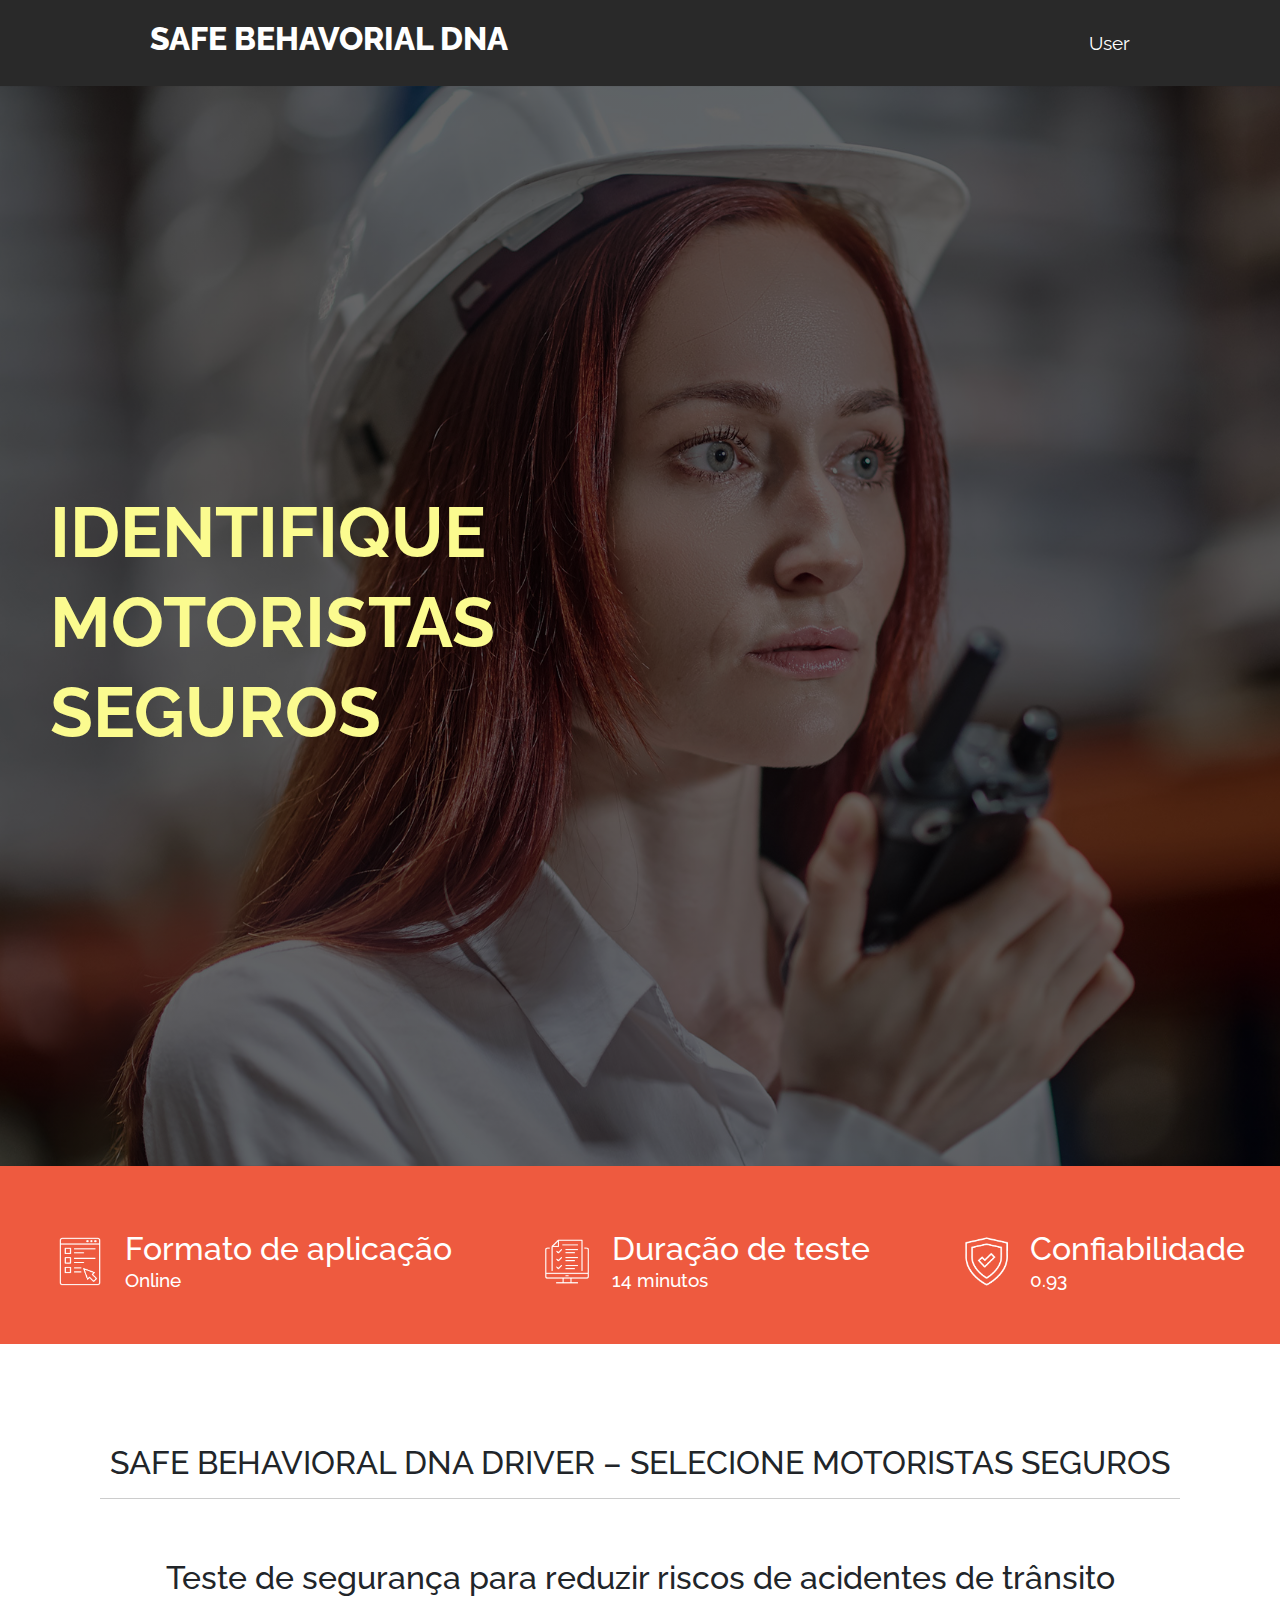
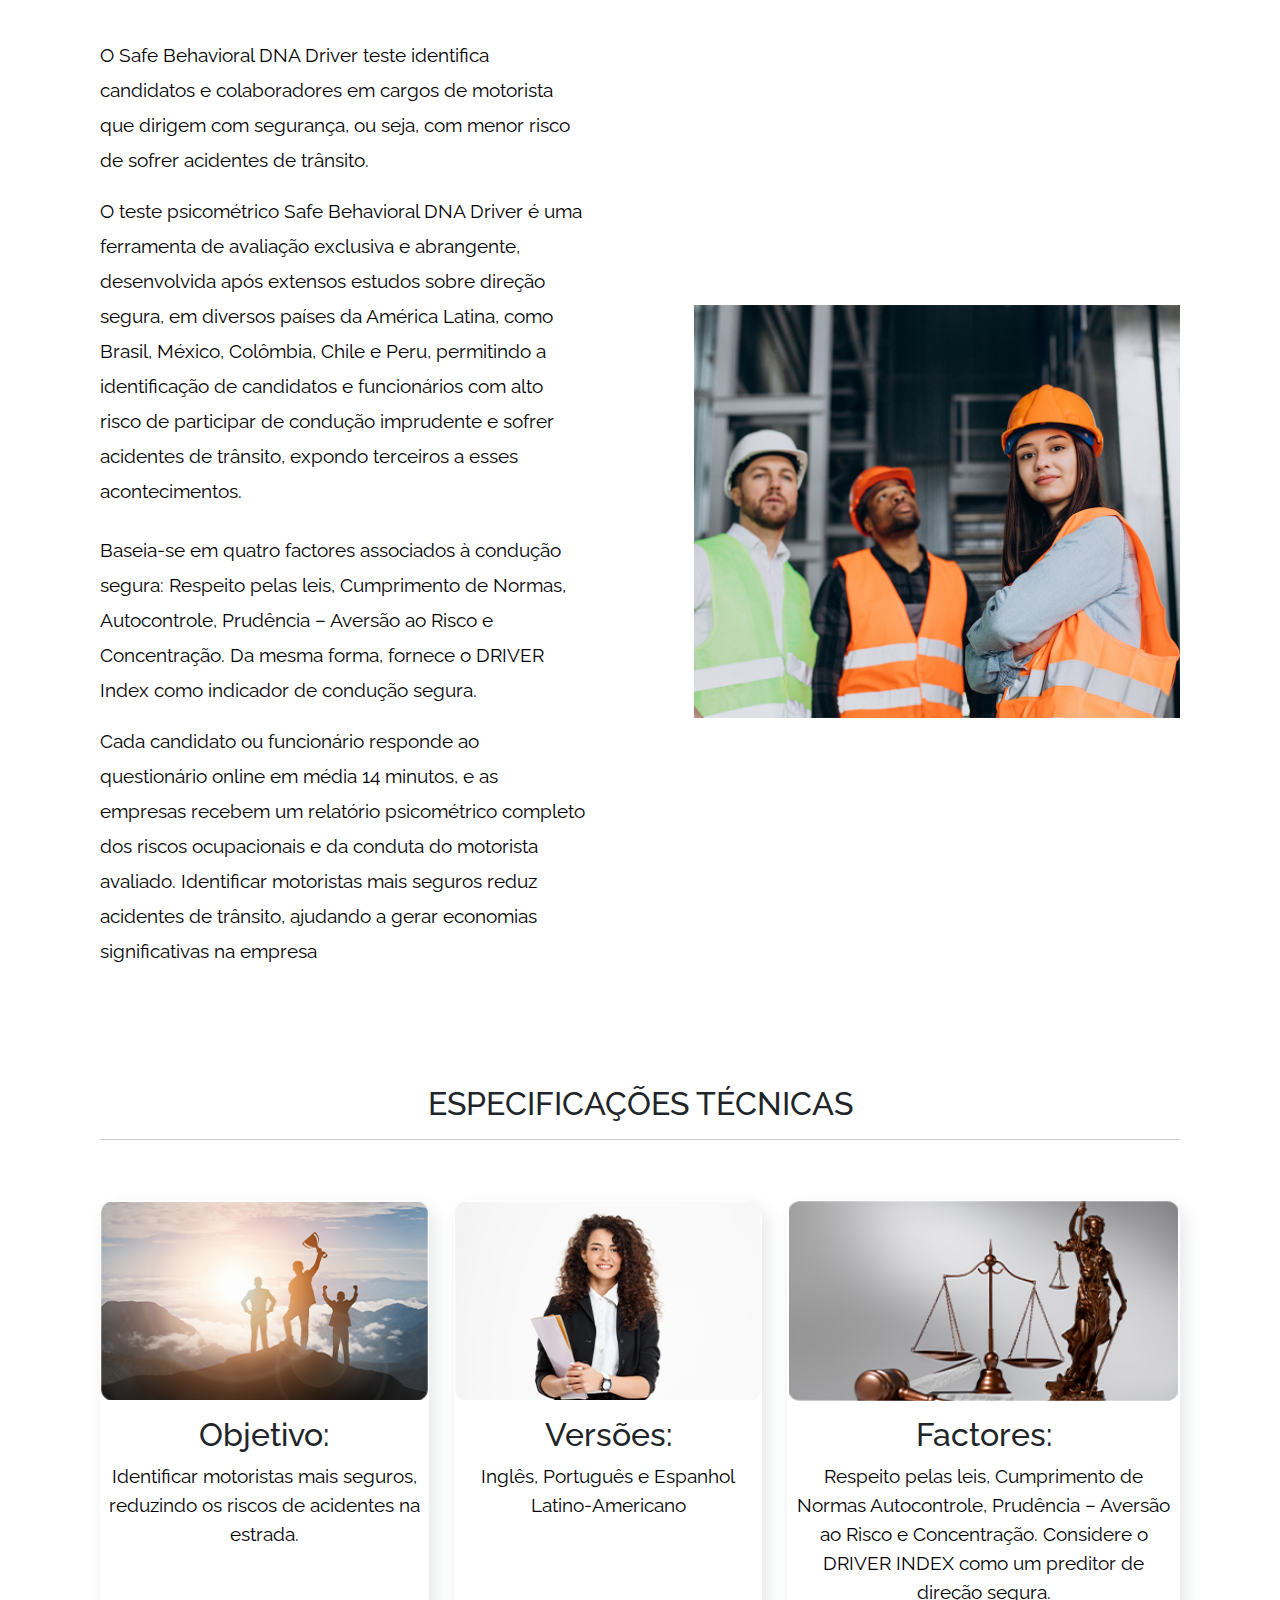
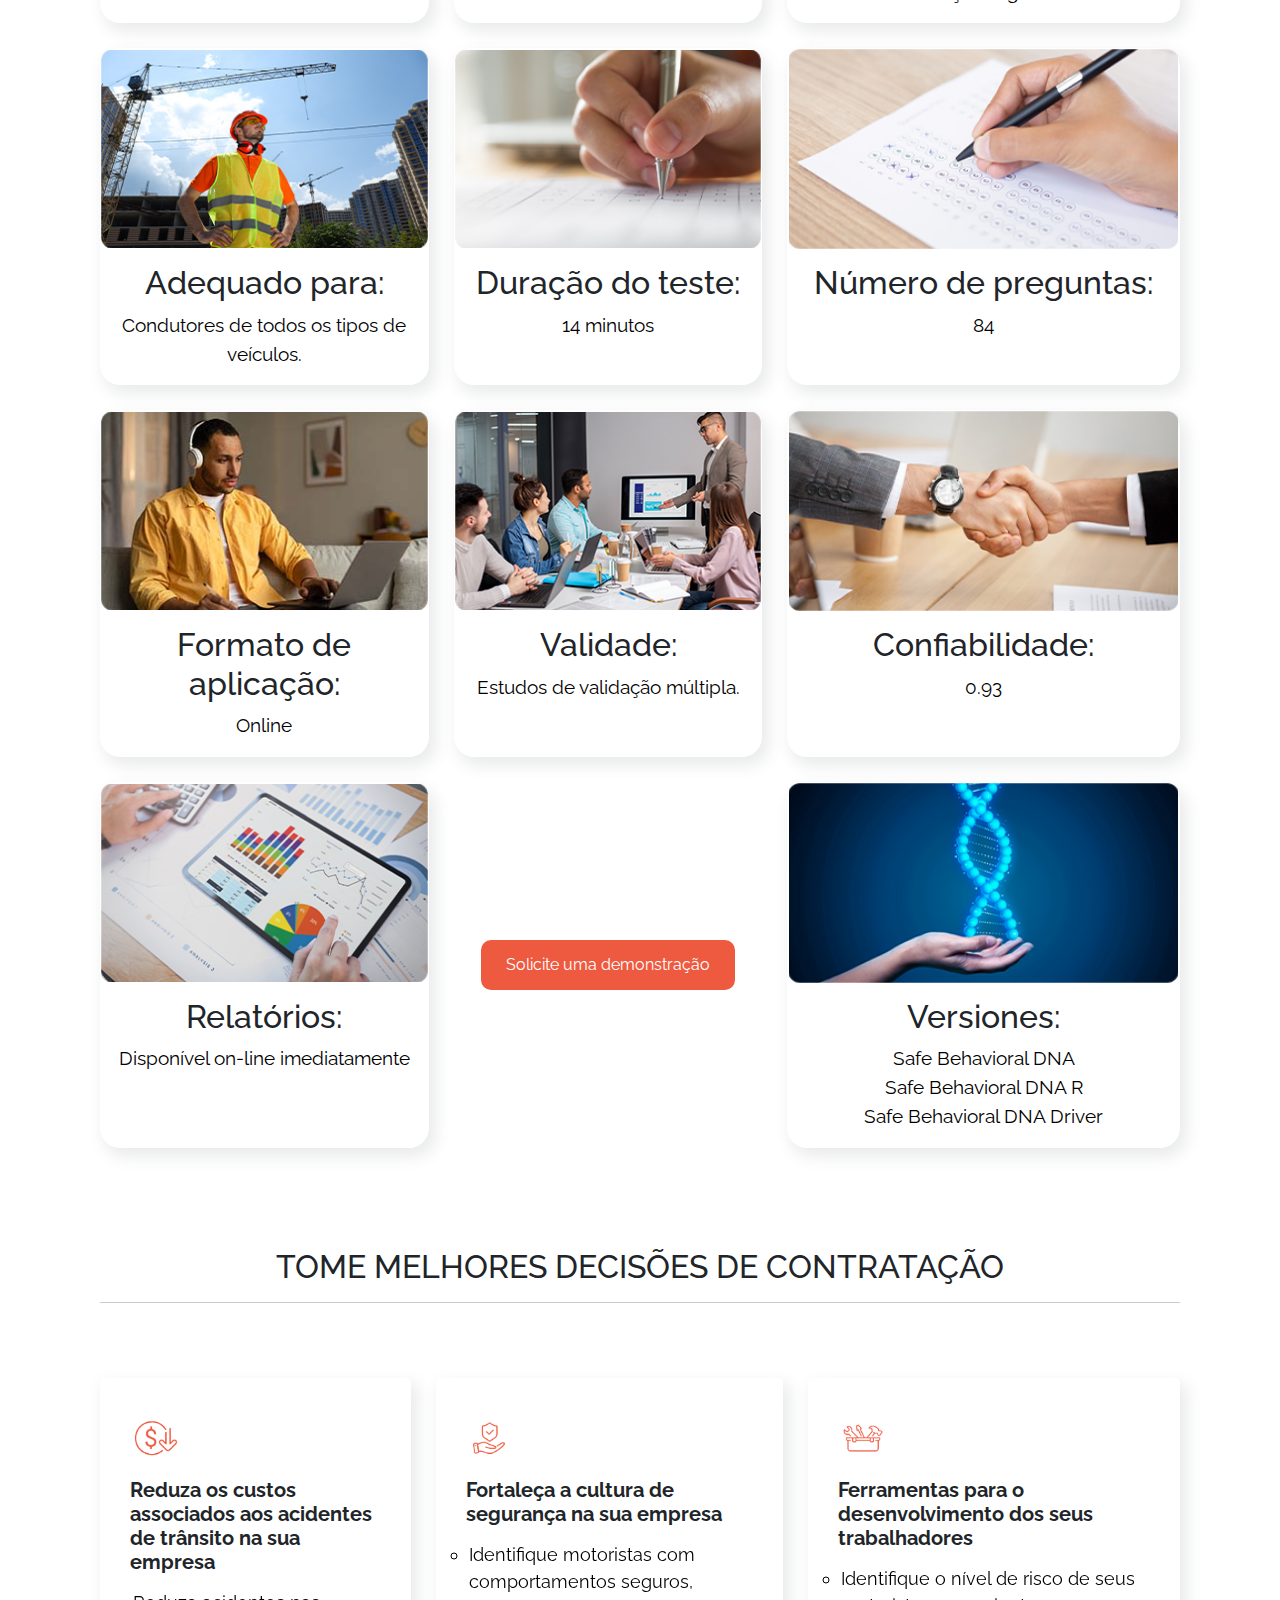
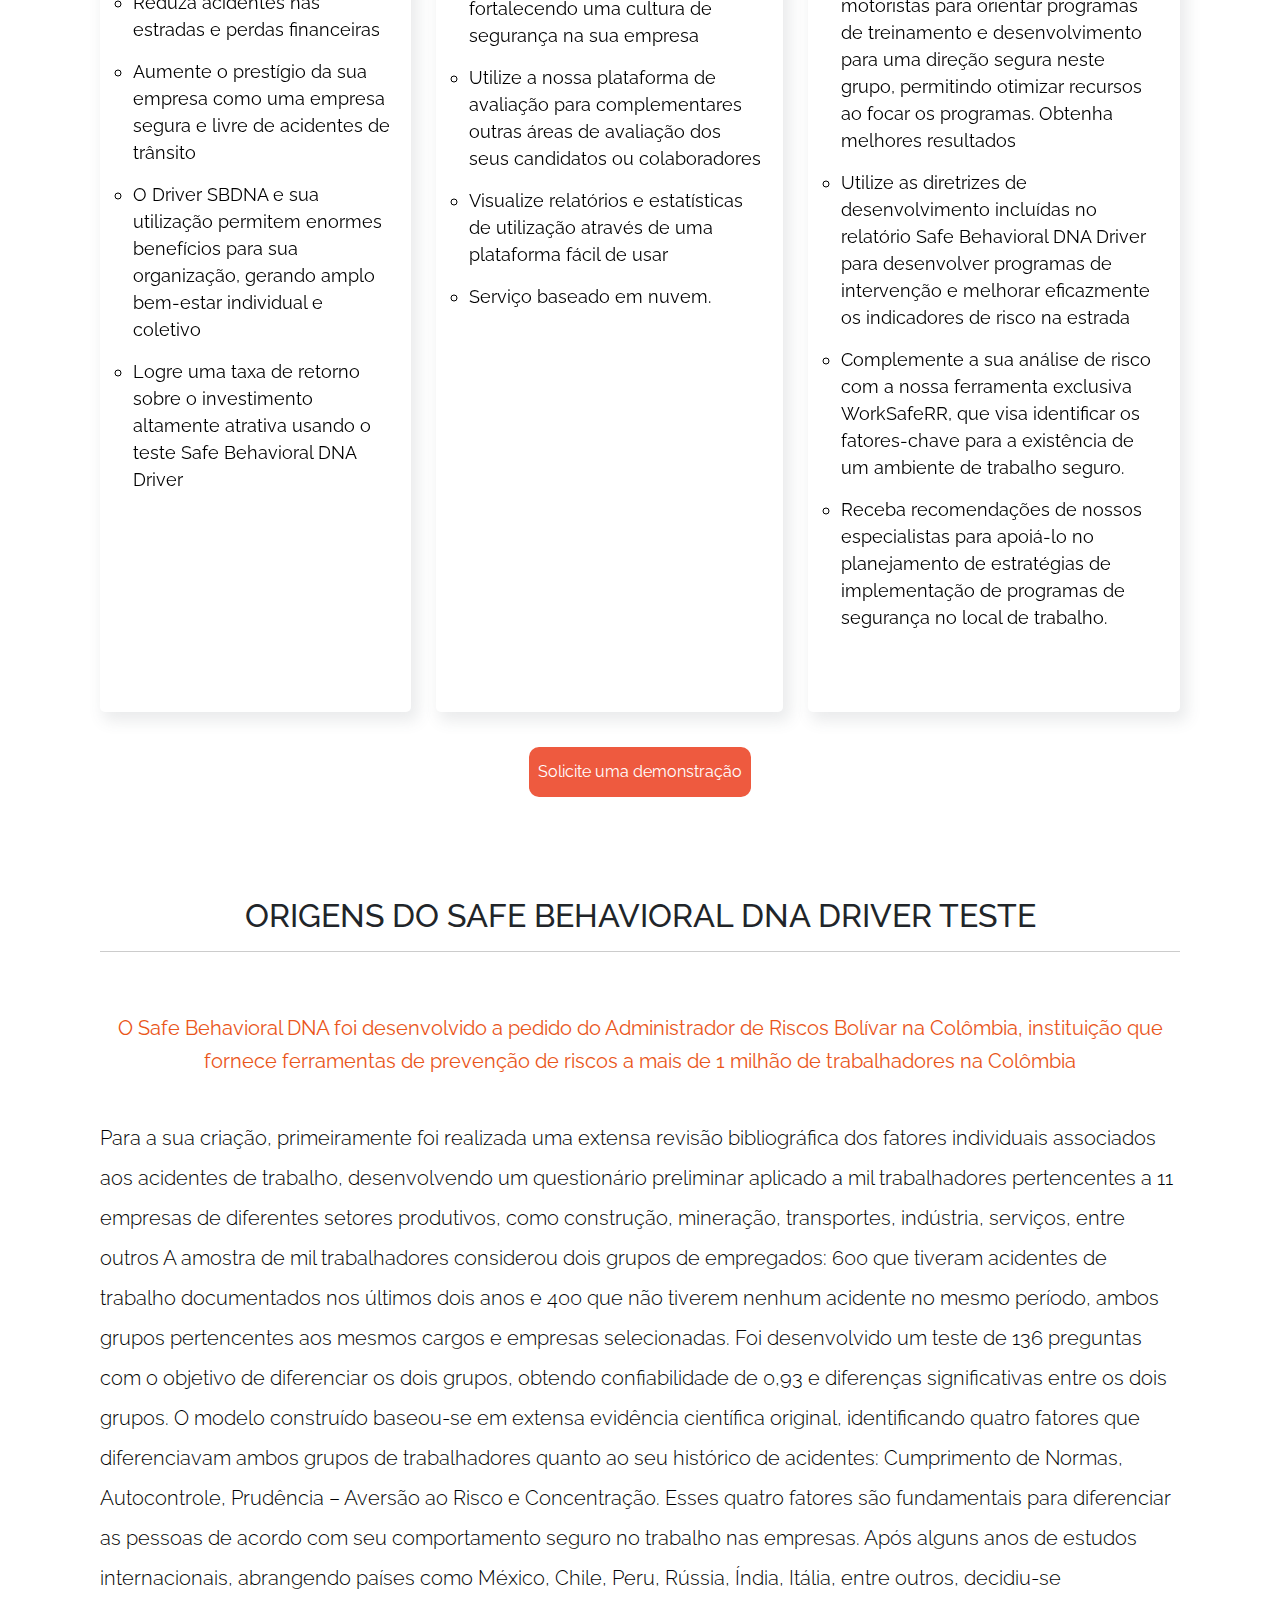
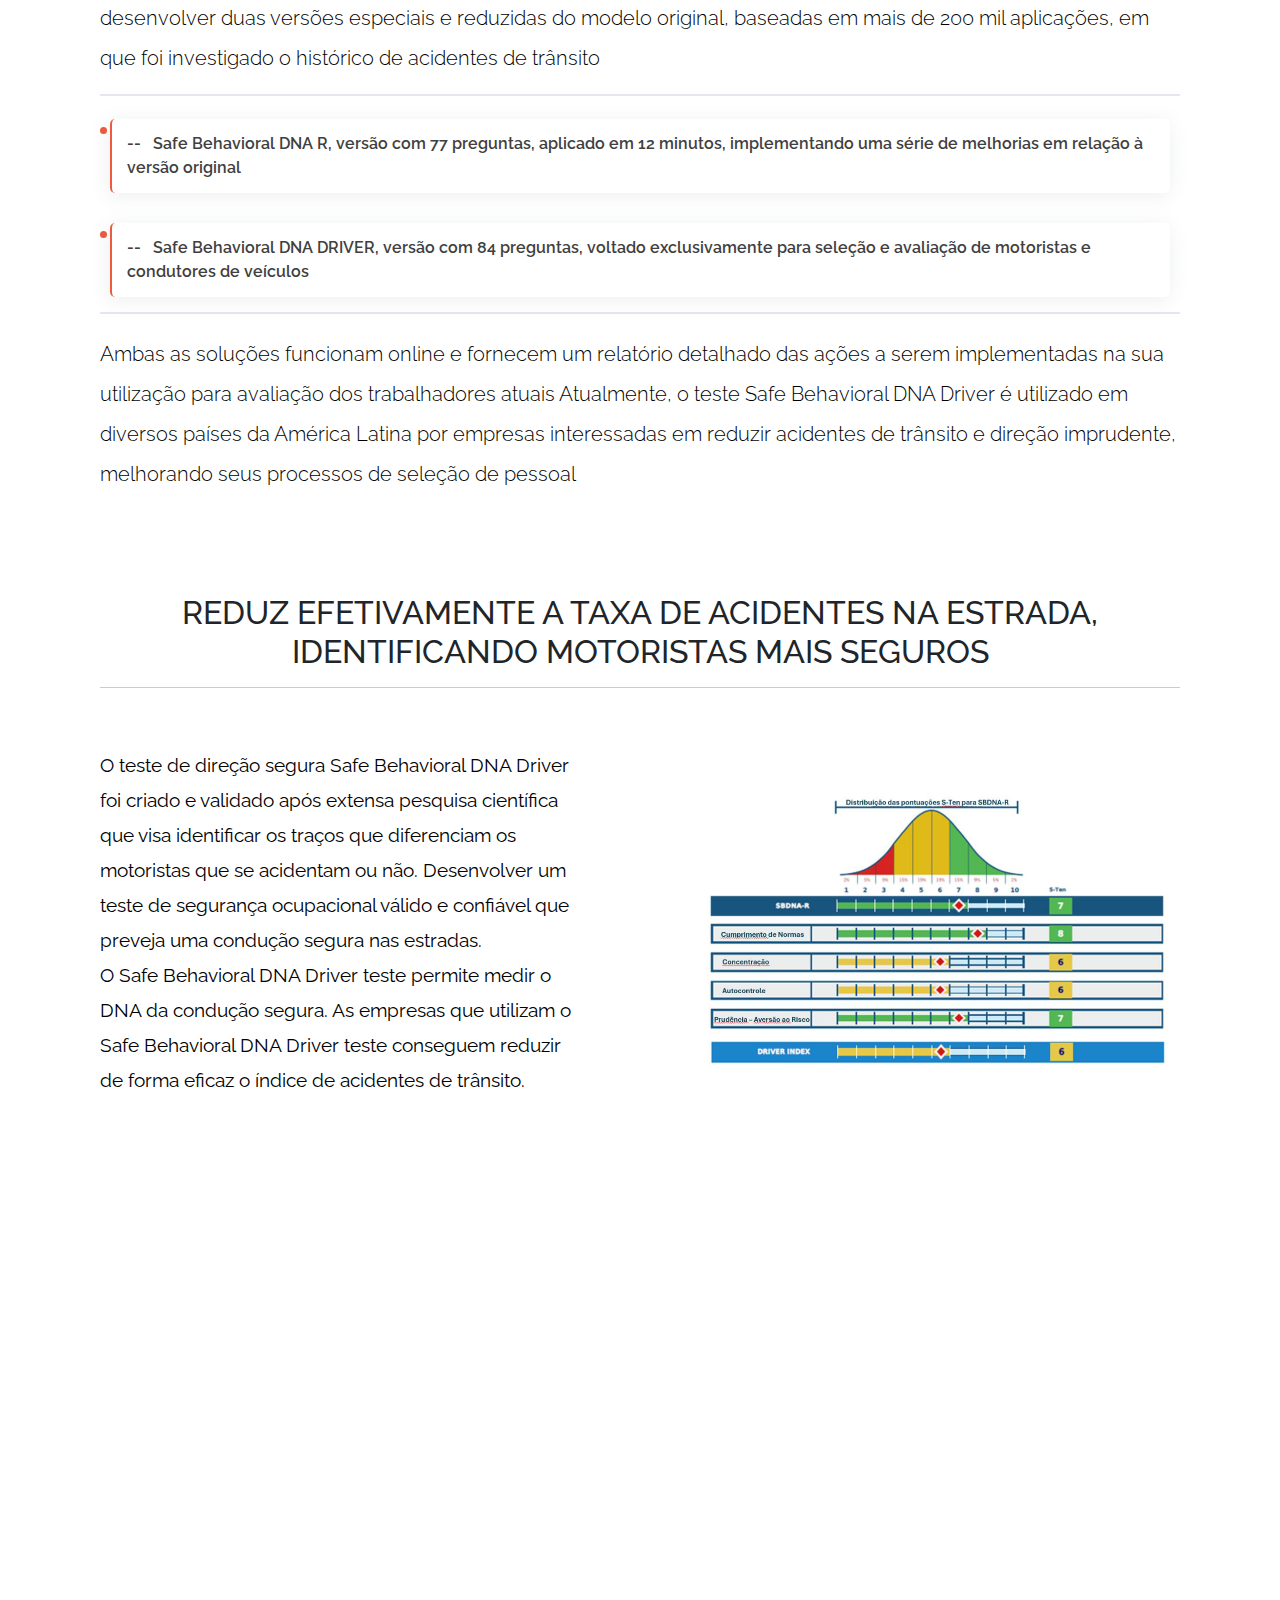
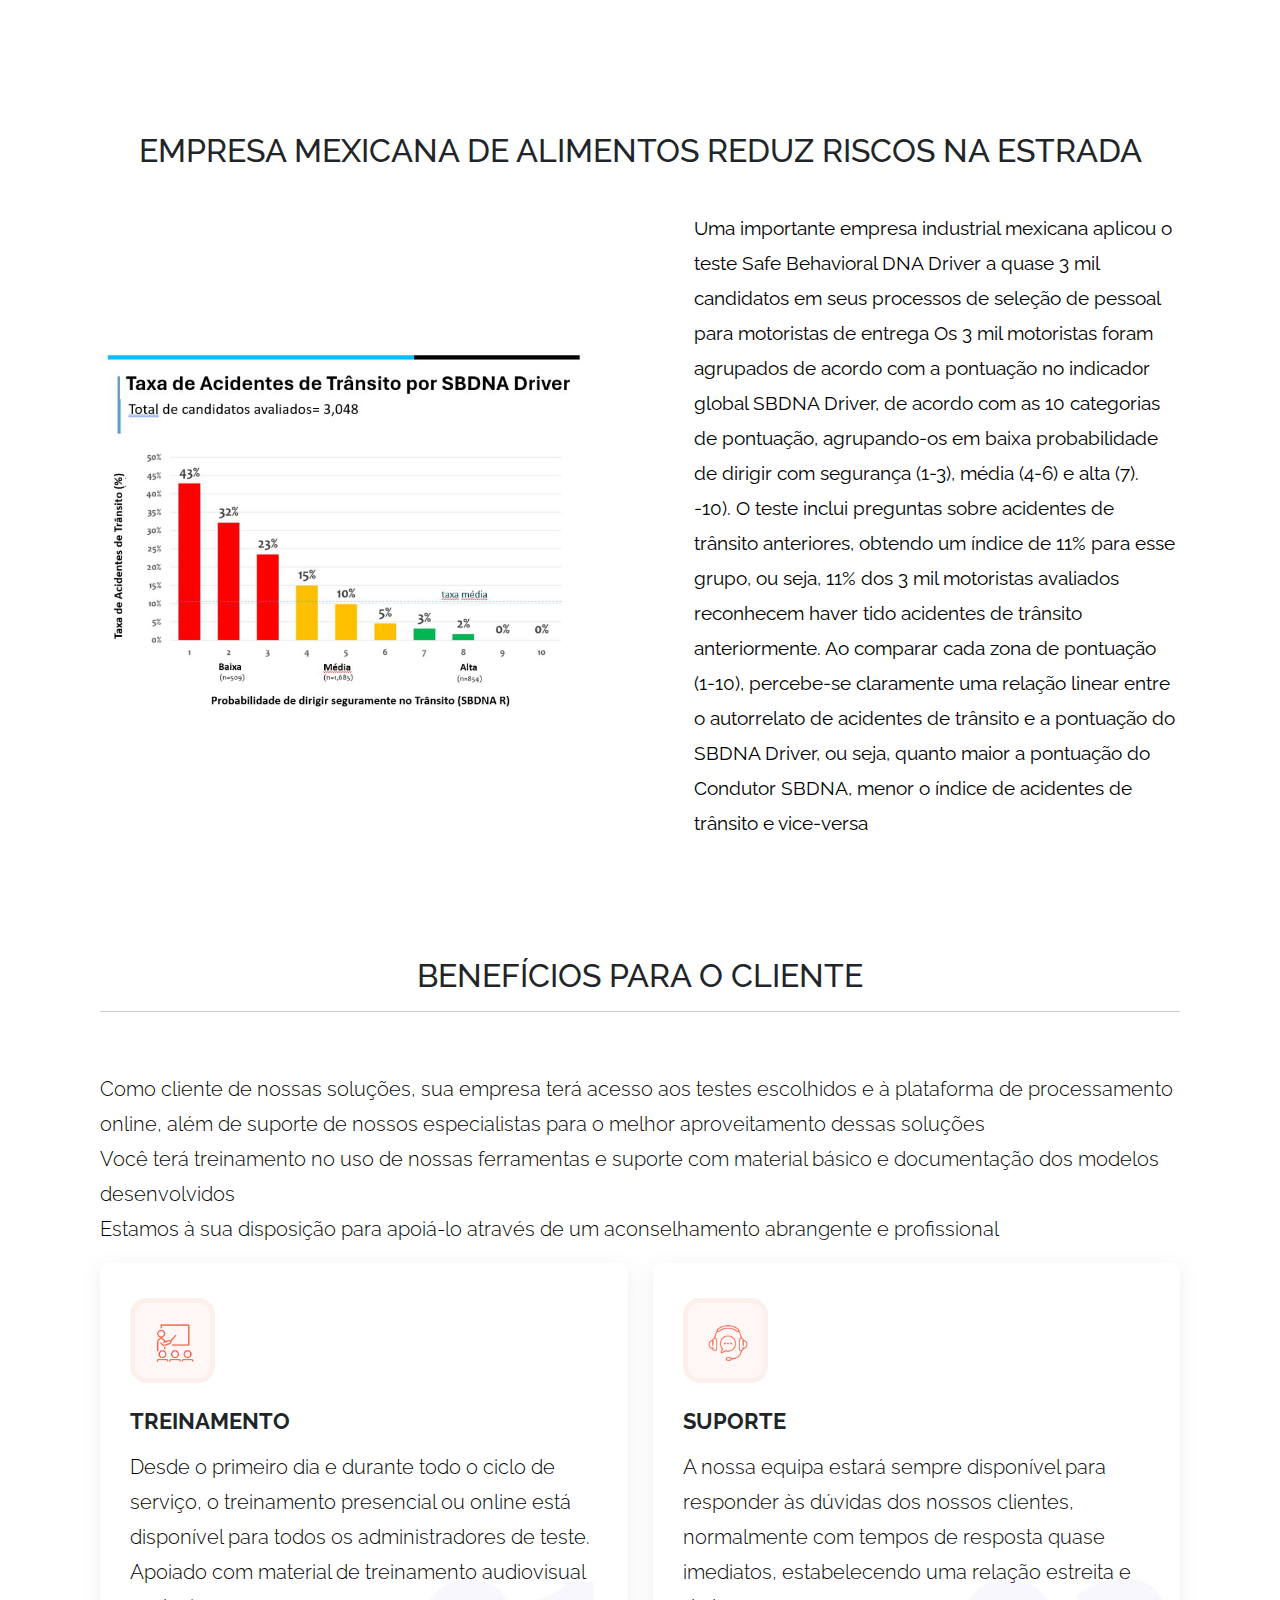
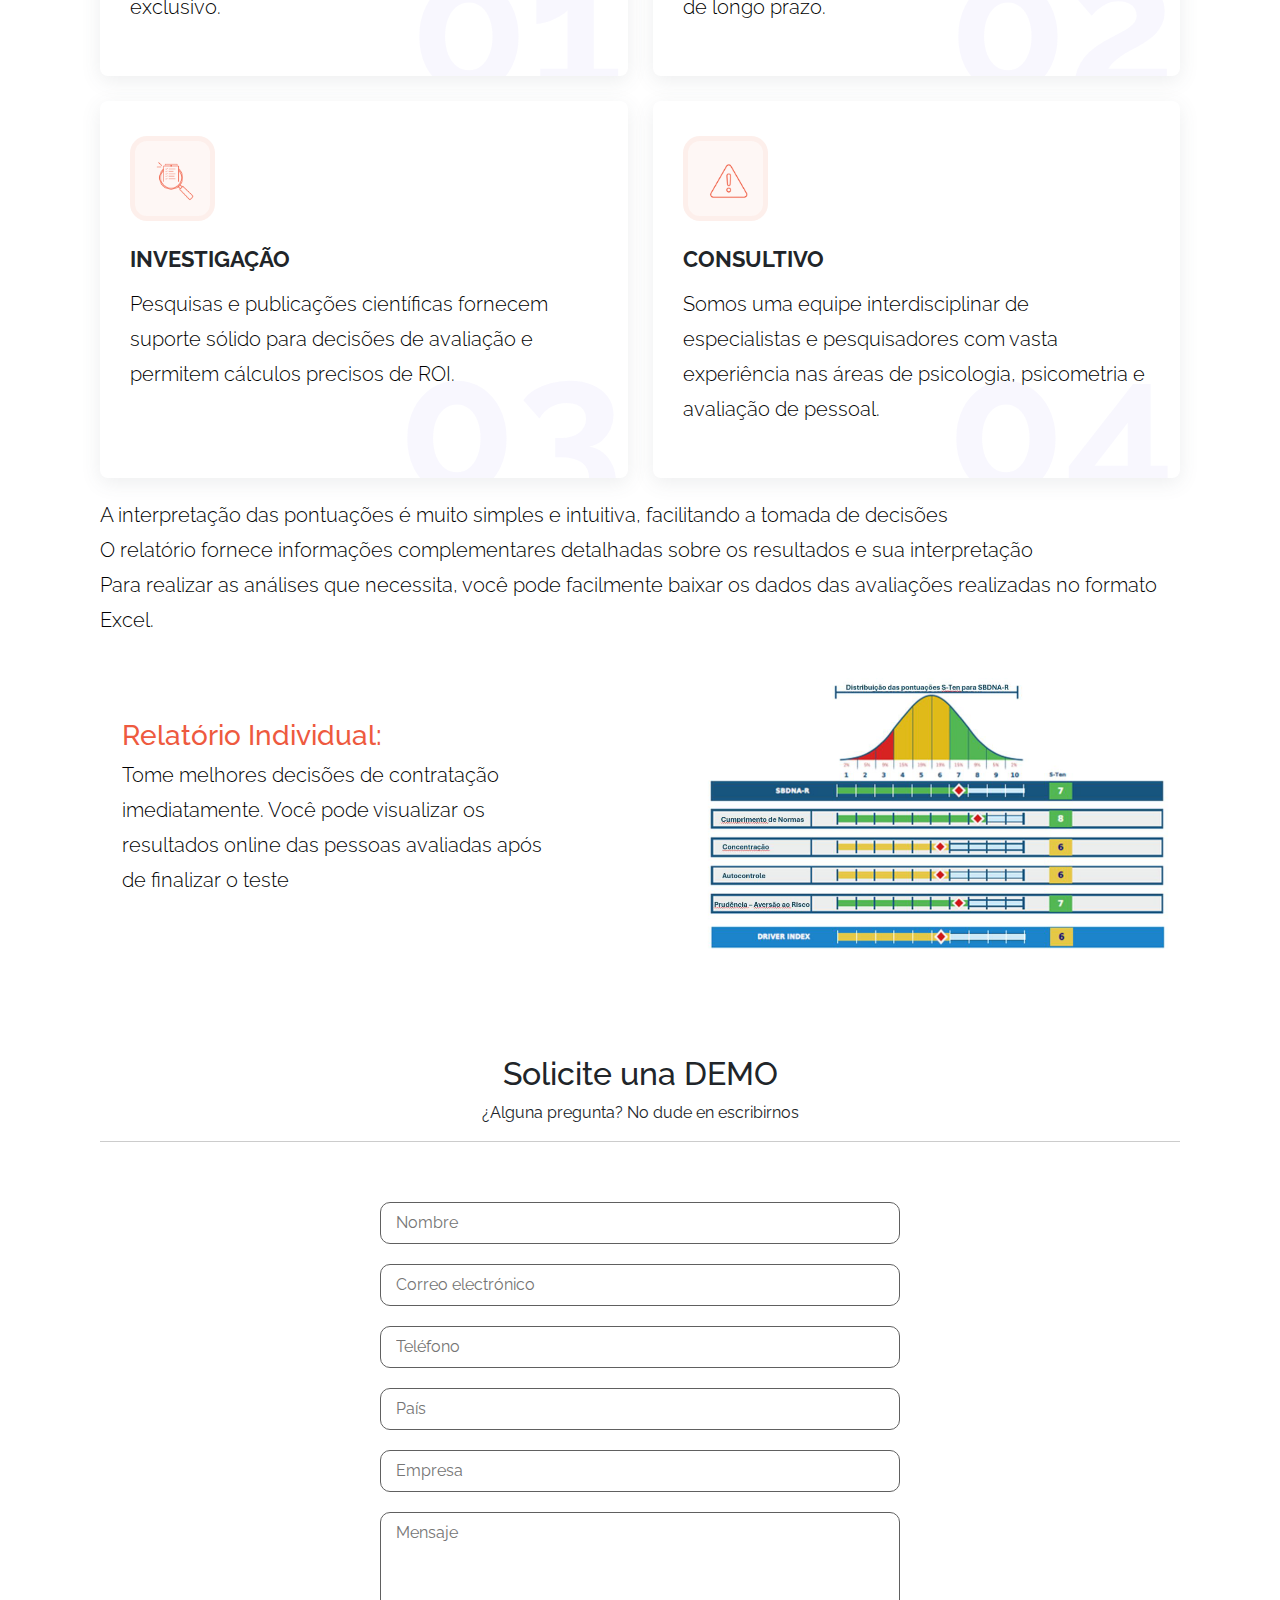
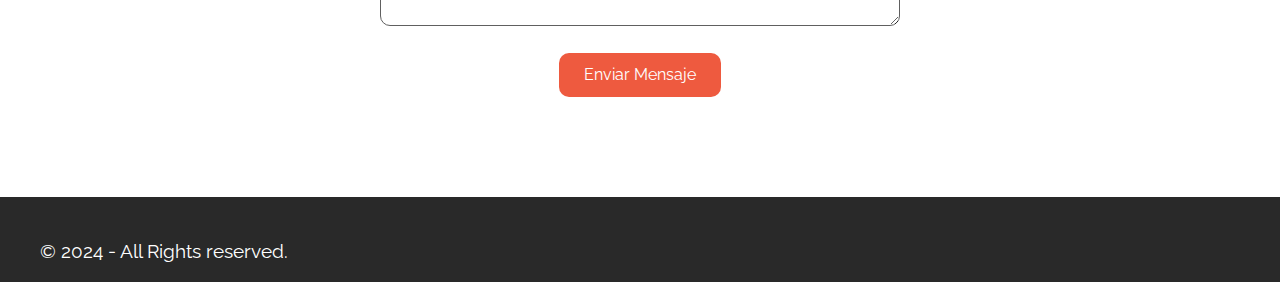
==== driver.html @ 264fab98 "update" ====
<!DOCTYPE html>
<html lang="en">

<head>
    <meta charset="utf-8" />
    <meta name="viewport" content="width=device-width, initial-scale=1, shrink-to-fit=no" />

    <title>Safe Behavioral DNA Driver – Prueba de seguridad vial</title>

    <link href="https://fonts.googleapis.com/css?family=Raleway:300,400,600,700,800|Work+Sans:300,400,500,600,700"
        rel="stylesheet" />

    <link rel="stylesheet" href="css/bootstrap.min.css" />

    <link rel="stylesheet" href="https://use.fontawesome.com/releases/v5.2.0/css/all.css"
        integrity="sha384-hWVjflwFxL6sNzntih27bfxkr27PmbbK/iSvJ+a4+0owXq79v+lsFkW54bOGbiDQ" crossorigin="anonymous" />

    <link rel="stylesheet" href="css/styles.css" />

    <link rel="icon" href="assets/logo.png" type="image/gif" />
</head>

<body>
    <header class="header">
        <h2>SAFE BEHAVORIAL DNA</h2>
        <a href="./index.html">User</a>
    </header>

    <div class="heroSection1">
        <div>
            <h1> Identifique motoristas seguros </h1>
        </div>
    </div>

    <section class="statics">
        <div class="staticsList">
            <div class="listCont">
                <img src="/assets/application.png" />
                <div data-wow-delay=".1s">
                    <h2>Formato de aplicação</h2>
                    <h3>Online</h3>
                </div>
            </div>

            <div class="listCont">
                <img src="/assets/duration.png" />
                <div class="stats-list-text" data-wow-delay=".1s">
                    <h2>Duração de teste</h2>
                    <h3>14 minutos</h3>
                </div>
            </div>

            <div class="listCont">
                <img src="/assets/reliability.png" />
                <div class="stats-list-text" data-wow-delay=".1s">
                    <h2>Confiabilidade</h2>
                    <h3>0.93</h3>
                </div>
            </div>
        </div>
    </section>

    <div class="gridPadding">
        <section class="sectionTop">
            <h1>Safe Behavioral DNA Driver – Selecione motoristas seguros</h1>
            <hr class="line" />
            <div class="bg-grey">
                <h2>
                    Teste de segurança para reduzir riscos de acidentes de trânsito </h2>
                <div class="imgCont">
                    <div>
                        <p>
                            O Safe Behavioral DNA Driver teste identifica candidatos e colaboradores em cargos de
                            motorista que dirigem com segurança, ou seja, com menor risco de sofrer acidentes de
                            trânsito.
                        </p>
                        <p>
                            O teste psicométrico Safe Behavioral DNA Driver é uma ferramenta de avaliação exclusiva e
                            abrangente, desenvolvida após extensos estudos sobre direção segura, em diversos países da
                            América Latina, como Brasil, México, Colômbia, Chile e Peru, permitindo a identificação de
                            candidatos e funcionários com alto risco de participar de condução imprudente e sofrer
                            acidentes de trânsito, expondo terceiros a esses acontecimentos.
                        </p>
                        <p class="mt-4">
                            Baseia-se em quatro factores associados à condução segura: Respeito pelas leis, Cumprimento
                            de Normas, Autocontrole, Prudência – Aversão ao Risco e Concentração. Da mesma forma,
                            fornece o DRIVER Index como indicador de condução segura.
                        </p>
                        <p>
                            Cada candidato ou funcionário responde ao questionário online em média 14 minutos, e as
                            empresas recebem um relatório psicométrico completo dos riscos ocupacionais e da conduta do
                            motorista avaliado. Identificar motoristas mais seguros reduz acidentes de trânsito,
                            ajudando a gerar economias significativas na empresa
                        </p>
                    </div>
                    <img src="./assets/reduceRisks.jpg" alt="About image" />
                </div>
            </div>
        </section>

        <section class="sectionTop">
            <h1>Especificações técnicas</h1>
            <hr class="line" />
            <div class="cardFlex">

                <div class="container2">
                    <div class="wrapper">
                        <div class="banner-image1"></div>
                        <div class="cardcontent">
                            <h2 class=".h2">Objetivo:</h2>
                            <p>
                                Identificar motoristas mais seguros, reduzindo os riscos de acidentes na estrada.
                            </p>
                        </div>
                    </div>
                </div>

                <div class="container2">
                    <div class="wrapper">
                        <div class="banner-image2"></div>
                        <div class="cardcontent">
                            <h2 class=".h2">Versões:</h2>
                            <p>Inglês, Português e Espanhol Latino-Americano</p>
                        </div>
                    </div>
                </div>
                <!-- <div class="container2">
                    <div class="wrapper">
                        <div class="banner-image2"></div>
                        <div class="cardcontent">
                            <h2 class=".h2">Países donde se ocupa en Latam:</h2>
                            <p>México, Chile, Colombia, Perú, Brasil, Ecuador, Guatemala, entre otros.</p>
                        </div>
                    </div>
                </div> -->

                <div class="container2">
                    <div class="wrapper">
                        <div class="banner-image3"></div>
                        <div class="cardcontent">
                            <h2 class=".h2">Factores:</h2>
                            <p>
                                Respeito pelas leis, Cumprimento de Normas Autocontrole, Prudência – Aversão ao Risco e
                                Concentração. Considere o DRIVER INDEX como um preditor de direção segura.
                            </p>
                        </div>
                    </div>
                </div>

                <div class="container2">
                    <div class="wrapper">
                        <div class="banner-image4"></div>
                        <div class="cardcontent">
                            <h2 class=".h2">Adequado para:</h2>
                            <p>
                                Condutores de todos os tipos de veículos.
                            </p>
                        </div>
                    </div>
                </div>

                <div class="container2">
                    <div class="wrapper">
                        <div class="banner-image5"></div>
                        <div class="cardcontent">
                            <h2 class=".h2">Duração do teste: </h2>
                            <p>14 minutos</p>
                        </div>
                    </div>
                </div>

                <div class="container2">
                    <div class="wrapper">
                        <div class="banner-image6"></div>
                        <div class="cardcontent">
                            <h2 class=".h2">Número de preguntas:</h2>
                            <p>84</p>
                        </div>
                    </div>
                </div>

                <div class="container2">
                    <div class="wrapper">
                        <div class="banner-image7"></div>
                        <div class="cardcontent">
                            <h2 class=".h2">Formato de aplicação:</h2>
                            <p>Online</p>
                        </div>
                    </div>
                </div>

                <div class="container2">
                    <div class="wrapper">
                        <div class="banner-image8"></div>
                        <div class="cardcontent">
                            <h2 class=".h2">Validade:</h2>
                            <p>Estudos de validação múltipla.</p>
                        </div>
                    </div>
                </div>

                <div class="container2">
                    <div class="wrapper">
                        <div class="banner-image9"></div>
                        <div class="cardcontent">
                            <h2 class=".h2">Confiabilidade:</h2>
                            <p>0.93</p>
                        </div>
                    </div>
                </div>

                <div class="container2">
                    <div class="wrapper">
                        <div class="banner-image10"></div>
                        <div class="cardcontent">
                            <h2 class=".h2">Relatórios:</h2>
                            <p>Disponível on-line imediatamente</p>
                        </div>
                    </div>
                </div>
                <button class="solicitaBtn" onclick="scrollToSection('form')">
                    Solicite uma demonstração
                </button>
                <div class="container2">
                    <div class="wrapper">
                        <div class="banner-image11"></div>
                        <div class="cardcontent">
                            <h2 class=".h2">Versiones:</h2>
                            <p>
                                Safe Behavioral DNA <br />Safe Behavioral DNA R <br />Safe
                                Behavioral DNA Driver
                            </p>
                        </div>
                    </div>
                </div>
            </div>
        </section>

        <section class="sectionTop">
            <h1>Tome melhores decisões de contratação</h1>
            <hr class="line" />
            <div class="cardFlex">
                <div class="single-services-item">
                    <div class="services-icon">
                        <img src="./assets/reduceCost.png" alt="" />
                    </div>
                    <h3>
                        Reduza os custos associados aos acidentes de trânsito na sua empresa
                    </h3>
                    <ul>
                        <li>
                            Reduza acidentes nas estradas e perdas financeiras
                        </li>
                        <li>
                            Aumente o prestígio da sua empresa como uma empresa segura e livre de acidentes de trânsito
                        </li>
                        <li>
                            O Driver SBDNA e sua utilização permitem enormes benefícios para sua organização, gerando
                            amplo bem-estar individual e coletivo
                        </li>
                        <li>
                            Logre uma taxa de retorno sobre o investimento altamente atrativa usando o teste Safe
                            Behavioral DNA Driver
                        </li>
                    </ul>
                </div>
                <div class="single-services-item">
                    <div class="services-icon">
                        <img src="./assets/strengthenSafety.png" alt="" />
                    </div>
                    <h3>Fortaleça a cultura de segurança na sua empresa</h3>
                    <ul>
                        <li>Identifique motoristas com comportamentos seguros, fortalecendo uma cultura de segurança na
                            sua empresa
                        </li>
                        <li>Utilize a nossa plataforma de avaliação para complementares outras áreas de avaliação dos
                            seus candidatos ou colaboradores</li>
                        <li>Visualize relatórios e estatísticas de utilização através de uma plataforma fácil de usar
                        </li>
                        <li>Serviço baseado em nuvem.</li>
                    </ul>
                </div>
                <div class="single-services-item">
                    <div class="services-icon">
                        <img src="./assets/ToolsDevelopers.png" alt="" />
                    </div>
                    <h3>Ferramentas para o desenvolvimento dos seus trabalhadores</h3>
                    <ul>
                        <li>Identifique o nível de risco de seus motoristas para orientar programas de treinamento e
                            desenvolvimento para uma direção segura neste grupo, permitindo otimizar recursos ao focar
                            os programas. Obtenha melhores resultados
                        </li>
                        <li>Utilize as diretrizes de desenvolvimento incluídas no relatório Safe Behavioral DNA Driver
                            para desenvolver programas de intervenção e melhorar eficazmente os indicadores de risco na
                            estrada
                        </li>
                        <li>Complemente a sua análise de risco com a nossa ferramenta exclusiva WorkSafeRR, que visa
                            identificar os fatores-chave para a existência de um ambiente de trabalho seguro.</li>
                        <li>Receba recomendações de nossos especialistas para apoiá-lo no planejamento de estratégias de
                            implementação de programas de segurança no local de trabalho.</li>
                    </ul>
                </div>
            </div>
            <div class="btnCont">
                <button class="solicitaBtn" onclick="scrollToSection('form')">
                    Solicite uma demonstração
                </button>
            </div>
        </section>

        <section class="sectionTop">
            <h1>Origens do Safe Behavioral DNA Driver teste</h1>
            <hr class="line" />
            <div class="story_details pBlack">
                <h4>
                    O Safe Behavioral DNA foi desenvolvido a pedido do Administrador de Riscos Bolívar na Colômbia,
                    instituição que fornece ferramentas de prevenção de riscos a mais de 1 milhão de trabalhadores na
                    Colômbia
                </h4>
                <p class="storyPara">
                    Para a sua criação, primeiramente foi realizada uma extensa revisão bibliográfica dos fatores
                    individuais associados aos acidentes de trabalho, desenvolvendo um questionário preliminar aplicado
                    a mil trabalhadores pertencentes a 11 empresas de diferentes setores produtivos, como construção,
                    mineração, transportes, indústria, serviços, entre outros
                    A amostra de mil trabalhadores considerou dois grupos de empregados: 600 que tiveram acidentes de
                    trabalho documentados nos últimos dois anos e 400 que não tiverem nenhum acidente no mesmo período,
                    ambos grupos pertencentes aos mesmos cargos e empresas selecionadas.
                    Foi desenvolvido um teste de 136 preguntas com o objetivo de diferenciar os dois grupos, obtendo
                    confiabilidade de 0,93 e diferenças significativas entre os dois grupos. O modelo construído
                    baseou-se em extensa evidência científica original, identificando quatro fatores que diferenciavam
                    ambos grupos de trabalhadores quanto ao seu histórico de acidentes: Cumprimento de Normas,
                    Autocontrole, Prudência – Aversão ao Risco e Concentração.
                    Esses quatro fatores são fundamentais para diferenciar as pessoas de acordo com seu comportamento
                    seguro no trabalho nas empresas.
                    Após alguns anos de estudos internacionais, abrangendo países como México, Chile, Peru, Rússia,
                    Índia, Itália, entre outros, decidiu-se desenvolver duas versões especiais e reduzidas do modelo
                    original, baseadas em mais de 200 mil aplicações, em que foi investigado o histórico de acidentes de
                    trânsito
                </p>
                <ul class="features-list">
                    <li style="color: black; width: 80vw">
                        <span>
                            -- &nbsp; Safe Behavioral DNA R, versão com 77 preguntas, aplicado em 12 minutos,
                            implementando uma série de melhorias em relação à versão original
                        </span>
                    </li>
                    <li style="margin-top: 20px; color: black; width: 80vw">
                        <span>
                            -- &nbsp; Safe Behavioral DNA DRIVER, versão com 84 preguntas, voltado exclusivamente para
                            seleção e avaliação de motoristas e condutores de veículos
                        </span>
                    </li>
                </ul>
                <p>
                    Ambas as soluções funcionam online e fornecem um relatório detalhado das ações a serem implementadas
                    na sua utilização para avaliação dos trabalhadores atuais
                    Atualmente, o teste Safe Behavioral DNA Driver é utilizado em diversos países da América Latina por
                    empresas interessadas em reduzir acidentes de trânsito e direção imprudente, melhorando seus
                    processos de seleção de pessoal
                </p>
            </div>
        </section>

        <section class="sectionTop">
            <h1>
                Reduz efetivamente a taxa de acidentes na estrada, identificando motoristas mais seguros
            </h1>
            <hr class="line" />
            <div class="imgCont">
                <div>
                    <p>
                        O teste de direção segura Safe Behavioral DNA Driver foi criado e validado após extensa pesquisa
                        científica que visa identificar os traços que diferenciam os motoristas que se acidentam ou não.
                        Desenvolver um teste de segurança ocupacional válido e confiável que preveja uma condução segura
                        nas estradas. <br />
                        O Safe Behavioral DNA Driver teste permite medir o DNA da condução segura. As empresas que
                        utilizam o Safe Behavioral DNA Driver teste conseguem reduzir de forma eficaz o índice de
                        acidentes de trânsito.
                    </p>
                </div>
                <img src="./assets/driverReport.PNG" />
            </div>
        </section>
    </div>

    <section class="sectionTop">
        <div class="bgBanner">
            <div class="gridPadding">
                <div class="section-title">
                    <h2>
                        Fatores associados à direção segura</h2>
                    <hr class="right" />
                </div>
                <div class="iconFlex">
                    <div class="iconList">
                        <img src="./assets/Regulatory.png" />
                        <p>Compliance with Rules</p>
                    </div>
                    <div class="iconList">
                        <img src="./assets/Autocontrol.png" />
                        <p>Auto-controle</p>
                    </div>
                    <div class="iconList">
                        <img src="./assets/Prudence-Aversion to Risl.png" />
                        <p><b> Prudência </b>- Aversão ao Risco</p>
                    </div>
                    <div class="iconList">
                        <img src="./assets/concentration.png" />
                        <p>Concentração</p>
                    </div>
                </div>
            </div>
        </div>
    </section>

    <div class="gridPadding">
        <section class="sectionTop">
            <h1 class="centerText">EMPRESA MEXICANA DE ALIMENTOS REDUZ RISCOS NA ESTRADA</h1>
            <div class="imgCont">
                <img src="./assets/driverRating.PNG" alt="">
                <div>
                    <p>
                        Uma importante empresa industrial mexicana aplicou o teste Safe Behavioral DNA Driver a quase 3
                        mil candidatos em seus processos de seleção de pessoal para motoristas de entrega

                        Os 3 mil motoristas foram agrupados de acordo com a pontuação no indicador global SBDNA Driver,
                        de acordo com as 10 categorias de pontuação, agrupando-os em baixa probabilidade de dirigir com
                        segurança (1-3), média (4-6) e alta (7). -10).

                        O teste inclui preguntas sobre acidentes de trânsito anteriores, obtendo um índice de 11% para
                        esse grupo, ou seja, 11% dos 3 mil motoristas avaliados reconhecem haver tido acidentes de
                        trânsito anteriormente.
                        Ao comparar cada zona de pontuação (1-10), percebe-se claramente uma relação linear entre o
                        autorrelato de acidentes de trânsito e a pontuação do SBDNA Driver, ou seja, quanto maior a
                        pontuação do Condutor SBDNA, menor o índice de acidentes de trânsito e vice-versa


                    </p>
                </div>
            </div>
        </section>
        <section class="sectionTop">
            <h1>Benefícios para o cliente</h1>
            <hr class="line" />
            <div class="paras">
                <p>
                    Como cliente de nossas soluções, sua empresa terá acesso aos testes escolhidos e à plataforma de
                    processamento online, além de suporte de nossos especialistas para o melhor aproveitamento dessas
                    soluções <br />
                    Você terá treinamento no uso de nossas ferramentas e suporte com material básico e documentação dos
                    modelos desenvolvidos
                    <br />
                    Estamos à sua disposição para apoiá-lo através de um aconselhamento abrangente e profissional
                </p>
                <div class="workprocessCont">
                    <div class="workprocess-single-item">
                        <div class="workprocess-icon-box">
                            <img src="./assets/training.png" style="width: 50px; height: 50px; object-fit: contain"
                                alt="icon" />
                        </div>
                        <div class="workprocess-info">
                            <h3>TREINAMENTO</h3>
                            <p>
                                Desde o primeiro dia e durante todo o ciclo de serviço, o treinamento presencial ou online está disponível para todos os administradores de teste. Apoiado com material de treinamento audiovisual exclusivo.
                            </p>
                        </div>
                        <div class="workprocess-number-bg"><span>01</span></div>
                    </div>
                    <div class="workprocess-single-item">
                        <div class="workprocess-icon-box">
                            <img src="./assets/support.png" alt="icon"
                                style="width: 50px; height: 50px; object-fit: contain" />
                        </div>
                        <div class="workprocess-info">
                            <h3>SUPORTE</h3>
                            <p>
                                A nossa equipa estará sempre disponível para responder às dúvidas dos nossos clientes, normalmente com tempos de resposta quase imediatos, estabelecendo uma relação estreita e de longo prazo.
                            </p>
                        </div>
                        <div class="workprocess-number-bg"><span>02</span></div>
                    </div>
                    <div class="workprocess-single-item">
                        <div class="workprocess-icon-box">
                            <img src="./assets/INVESTIGACIÓN.png" alt="icon"
                                style="width: 50px; height: 50px; object-fit: contain" />
                        </div>
                        <div class="workprocess-info">
                            <h3>INVESTIGAÇÃO</h3>
                            <p>
                                Pesquisas e publicações científicas fornecem suporte sólido para decisões de avaliação e permitem cálculos precisos de ROI.
                            </p>
                        </div>
                        <div class="workprocess-number-bg"><span>03</span></div>
                    </div>
                    <div class="workprocess-single-item">
                        <div class="workprocess-icon-box">
                            <img src="./assets/ADVISORY.png" alt="icon"
                                style="width: 50px; height: 50px; object-fit: contain" />
                        </div>
                        <div class="workprocess-info">
                            <h3>CONSULTIVO</h3>
                            <p>
                                Somos uma equipe interdisciplinar de especialistas e pesquisadores com vasta experiência nas áreas de psicologia, psicometria e avaliação de pessoal.
                            </p>
                        </div>
                        <div class="workprocess-number-bg"><span>04</span></div>
                    </div>
                </div>
                <p class="pAfterGrid">
                    A interpretação das pontuações é muito simples e intuitiva, facilitando a tomada de decisões
                    <br />
                    O relatório fornece informações complementares detalhadas sobre os resultados e sua interpretação
                    <br />
                    Para realizar as análises que necessita, você pode facilmente baixar os dados das avaliações realizadas no formato Excel.
                </p>
                <div class="imgCont2">
                    <div class="imgCont2in">
                        <h3>Relatório Individual:</h3>
                        <p>
                            Tome melhores decisões de contratação imediatamente. Você pode visualizar os resultados online das pessoas avaliadas após de finalizar o teste
                        </p>
                    </div>
                    <img src="./assets/driverReport.PNG" alt="" style="object-fit: contain" class="imgCont2in1" />
                </div>
            </div>
        </section>

        <section class="sectionTop" id="form">
            <h2 class="centerText">Solicite una DEMO</h2>
            <p class="centerText">¿Alguna pregunta? No dude en escribirnos</p>
            <hr class="line" />
            <form class="solicitaForm">
                <div class="formGroup">
                    <input type="text" class="formControl" name="fullName" id="name" placeholder="Nombre" required />
                </div>
                <div class="formGroup">
                    <input type="email" class="formControl" name="email" id="email" placeholder="Correo electrónico"
                        required />
                </div>
                <div class="formGroup">
                    <input type="text" class="formControl" name="phoneNo" id="phone" placeholder="Teléfono" required />
                </div>
                <div class="formGroup">
                    <input type="text" class="formControl" name="Country" id="country" placeholder="País" required />
                </div>
                <div class="formGroup">
                    <input type="text" class="formControl" name="Company" id="company" placeholder="Empresa" required />
                </div>
                <div class="formGroup">
                    <textarea class="formControl" name="Mensaje" id="message" rows="4" placeholder="Mensaje"
                        required></textarea>
                </div>
                <button class="sendBtn" type="button" id="sendBtn">Enviar Mensaje</button>
            </form>
        </section>
    </div>

    <div id="footer">
        <p>© 2024 - All Rights reserved.</p>
        <div class="footerIcons">
            <a href="https://www.facebook.com/VyAconsultoresGroup?
      mibextid=ZbWKwL" target="_blank">
                <i class="fab fa-facebook-f"></i>
            </a>
            <a href="https://www.linkedin.com/company/vya-consultores-limitada/" target="_blank">
                <i class="fab fa-linkedin"></i>
            </a>
        </div>
    </div>

    <script>
        function scrollToSection(sectionId) {
            var section = document.getElementById(sectionId);
            if (section) {
                section.scrollIntoView({ behavior: "smooth", block: "start" });
            }
        }

        const getname = document.getElementById('name')
        const getemail = document.getElementById('email')
        const getphone = document.getElementById('phone')
        const getcountry = document.getElementById('country')
        const getcompany = document.getElementById('company')
        const getmessage = document.getElementById('message')

        const sendBtn = document.getElementById('sendBtn');

        sendBtn.addEventListener('click', sendmail)

        async function sendmail() {
            try {
                const name = getname.value;
                const email = getemail.value;
                const phone = getphone.value;
                const country = getcountry.value;
                const company = getcompany.value;
                const message = getmessage.value;

                if (name === '' || email === '' || phone === '' || country === '' || company === '' || message === '') {
                    alert('Faltan campos obligatorios')
                }
                const apiUrl = "https://safety-email-api.vercel.app/api/sendmail";
                const postData = {
                    name,
                    email,
                    phone,
                    company,
                    country,
                    message,
                };

                console.log(postData);

                const requestOptions = {
                    method: 'POST',
                    headers: {
                        "Content-type": "application/json; charset=UTF-8"
                    },
                    body: JSON.stringify(postData)
                };
                const response = await fetch(apiUrl, requestOptions);
                if (!response.status) {
                    console.log(response);
                }
                console.log(response);
            } catch (error) {
                console.error('Fetch error:', error.message);
            }
        }

    </script>
</body>

</html>
---- css/styles.css ----
body {
    font-family: "Raleway", sans-serif;
    overflow-x: hidden !important;
}

.heroSection1 {
    height: 120vh;
    width: 100vw;
    background: linear-gradient(rgba(0, 0, 0, 0.6), rgba(0, 0, 0, 0.6)),
        url(../assets/safety.jpg) !important;
    background-size: cover !important;
    background-position: top center !important;
    background-repeat: no-repeat !important;
    padding-left: 50px;
}

.heroSection1>div {
    height: 120vh;
    display: flex;
    align-items: center;
}

.heroSection1>div>h1 {
    color: rgb(251, 251, 143) !important;
    font-size: 70px !important;
    font-weight: bold !important;
    line-height: 90px !important;
    width: 180px;
}

* {
    margin: 0;
    padding: 0;
}

hr {
    border-top: 1px solid rgba(0, 0, 0, 0.2);
}

.body {
    justify-content: center;
    display: flex;
    flex-wrap: wrap;
    gap: 50px;
}

.container2 {
    -webkit-box-shadow: 5px 7px 15px 2px rgba(82, 90, 101, 0.12);
    -moz-box-shadow: 5px 7px 15px 2px rgba(82, 90, 101, 0.12);
    box-shadow: 5px 7px 15px 2px rgba(82, 90, 101, 0.12);
    -webkit-transition: all 500ms ease-out;
    transition: all 500ms ease-out;
    background-color: white;
    border-radius: 20px;
    border: 1px solid rgba(255, 255, 255, 0.125);
    display: flex;
    flex-direction: column;
    width: 350px;
    /* align-items: center; */
    /* justify-content: center; */
    text-align: center;
}

.container2:hover {
    -webkit-transform: translateY(-10px);
    transform: translateY(-10px);
}

.wrapper {
    width: 350px !important;
    /* height: 400px; */
}

.banner-image1 {
    background-repeat: no-repeat;
    background-image: url(/assets/Speification/Goal.jpg);
    background-position: center;
    background-size: cover;
    height: 200px;
    /* width: 350px; */
    border-radius: 12px;
    border: 1px solid rgba(255, 255, 255, 0.255);
}

.banner-image2 {
    background-repeat: no-repeat;
    background-image: url(/assets/Speification/Availablein.jpg);
    background-position: center;
    background-size: cover;

    height: 200px;
    border-radius: 12px;
    border: 1px solid rgba(255, 255, 255, 0.255);
}

.banner-image3 {
    background-repeat: no-repeat;
    background-image: url(/assets/Speification/Factors.jpg);
    background-position: center;
    background-size: cover;

    height: 200px;
    /* width: 300px; */
    border-radius: 12px;
    border: 1px solid rgba(255, 255, 255, 0.255);
}

.banner-image4 {
    background-repeat: no-repeat;
    background-image: url(/assets/Speification/Used\ in.jpg);
    background-position: center;
    background-size: cover;

    height: 200px;
    /* width: 300px; */
    border-radius: 12px;
    border: 1px solid rgba(255, 255, 255, 0.255);
}

.banner-image5 {
    background-repeat: no-repeat;
    background-image: url(/assets/Speification/Test\ duration.jpg);
    background-position: center;
    background-size: cover;

    height: 200px;
    /* width: 300px; */
    border-radius: 12px;
    border: 1px solid rgba(255, 255, 255, 0.255);
}

.banner-image6 {
    background-repeat: no-repeat;
    background-image: url(/assets/Speification/questions.jpg);
    background-position: center;
    background-size: cover;

    height: 200px;
    /* width: 300px; */
    border-radius: 12px;
    border: 1px solid rgba(255, 255, 255, 0.255);
}

.banner-image7 {
    background-repeat: no-repeat;
    background-image: url(/assets/Speification/Applicationformat.jpg);
    background-position: center;
    background-size: cover;

    height: 200px;
    /* width: 300px; */
    border-radius: 12px;
    border: 1px solid rgba(255, 255, 255, 0.255);
}

.banner-image8 {
    background-repeat: no-repeat;
    background-image: url(/assets/Speification/Based\ on.jpg);
    background-position: center;
    background-size: cover;

    height: 200px;
    /* width: 300px; */
    border-radius: 12px;
    border: 1px solid rgba(255, 255, 255, 0.255);
}

.banner-image9 {
    background-repeat: no-repeat;
    background-image: url(/assets/Speification/Reliability.jpg);
    background-position: center;
    background-size: cover;

    height: 200px;
    /* width: 300px; */
    border-radius: 12px;
    border: 1px solid rgba(255, 255, 255, 0.255);
}

.banner-image10 {
    background-repeat: no-repeat;
    background-image: url(/assets/Speification/Reports.jpg);
    background-position: center;
    background-size: cover;

    height: 200px;
    /* width: 300px; */
    border-radius: 12px;
    border: 1px solid rgba(255, 255, 255, 0.255);
}

.banner-image11 {
    background-repeat: no-repeat;
    background-image: url(/assets/Speification/Available\ tests.jpg);
    background-position: center;
    background-size: cover;

    height: 200px;
    /* width: 300px; */
    border-radius: 12px;
    border: 1px solid rgba(255, 255, 255, 0.255);
}

.bg-grey>h2 {
    width: 100%;
    text-align: center;
}

.imgCont {
    display: flex !important;
    margin-top: 40px;
    justify-content: center;
    flex-direction: column;
    align-items: start;
}

.imgCont>div {
    width: 100%;
}

.imgCont>img {
    width: 90%;
    object-fit: contain;
    margin-top: 20px;
}

.imgCont>div>p {
    color: black !important;
    font-size: larger;
    line-height: 35px;
    font-weight: 400 !important;
}

.imgCont2 {
    display: flex;
    justify-content: center;
    flex-direction: column;
    margin-top: 40px;
}

.imgCont2in {
    width: 100%;
    padding-left: 2%;
    padding-right: 2%;
}

.imgCont2in>p {
    color: black !important;
    font-size: 20px;
    line-height: 35px;
    font-weight: 300;
}

.imgCont2in>h3 {
    margin-bottom: 5px;
    color: #ee5a3f;
    font-weight: 500;
}

.imgCont2in1 {
    width: 100%;
    margin-top: 15px;
}

.bgBanner {
    background: linear-gradient(rgba(0, 0, 0, 0.6), rgba(0, 0, 0, 0.6)),
        url(../assets/banner-bg.jpg) !important;
    background-attachment: fixed !important;
    color: white !important;
    background-repeat: no-repeat;
    background-size: cover;
    background-position: center;
    background-attachment: fixed;
    height: fit-content;
    padding-top: 60px;
    padding-bottom: 60px;
}

.listCont>img {
    width: 90px;
    object-fit: contain;

}

.listCont>div>h2 {
    margin-bottom: 0;

}

.listCont>div>h3 {
    font-size: larger;
}

.bgBanner>div>div>p {
    font-size: x-large;
    font-weight: 400;
}

.staticsList {
    display: flex;
    flex-direction: column;
    justify-content: center;
}

.listCont {
    display: flex;
    align-items: start;
    margin-top: 20px;
}

.sectionTop {
    margin-top: 100px;
    margin-bottom: 100px;
}

.sectionTop>h1 {
    font-size: xx-large !important;
    text-align: center;
    width: 100%;
}

.line {
    margin-bottom: 60px;
    display: flex;
    justify-content: center;
}

.cardFlex {
    display: flex;
    flex-direction: column !important;
    align-items: center;
    width: 100%;
    gap: 25px;
}

.cardcontent {
    margin-top: 15px;
    margin-bottom: 15px;
}

.cardcontent>p {
    color: black !important;
    font-weight: 400;
    font-size: larger !important;
    padding-left: 4px;
    padding-right: 4px;
}

.btnCont {
    display: flex;
    justify-content: center;
    margin-top: 50px !important;
}

.solicitaBtn {
    padding: 10px 9px;
    background-color: #ee5a3f !important;
    border: none !important;
    outline: none !important;
    border-radius: 10px;
    color: white !important;
    cursor: pointer;
    height: 50px !important;
    margin: auto 9%;
}

.solicitaBtn:hover {
    background-color: #e32e0e !important;
    cursor: pointer !important;
}

.iconFlex {
    display: flex;
    justify-content: space-between;
    gap: 8px;
    flex-direction: column;
    margin-top: 7px;
}

.iconList>img {
    height: 80px;
    object-fit: contain;
}

.iconList>p {
    color: white !important;
    font-size: larger !important;
    font-weight: 400;
}

.iconList {
    display: flex;
    flex-direction: column;
    align-items: center;
}

.paras>p {
    color: black;
    font-size: 20px;
    line-height: 35px;
    font-weight: 300;
}

.workprocessCont {
    display: flex;
    flex-direction: column !important;
    align-items: center;
    width: 100%;
    gap: 25px;
}

.formGroup {
    margin-bottom: 20px;
}

.formControl {
    font-size: 16px;
    border-radius: 10px;
    border: 1px solid #606060 !important;
    outline: none;
    padding: 8px 15px;
    min-width: 60vw;
}

.solicitaForm {
    display: flex;
    flex-direction: column;
    justify-content: center;
    align-items: center;
    margin-top: 50px;
}

.sendBtn {
    background-color: #ee5a3f !important;
    border: none !important;
    outline: none !important;
    border-radius: 10px;
    padding: 10px 25px;
    color: white !important;
}

.centerText {
    width: 100%;
    text-align: center;
}

#footer {
    display: flex !important;
    justify-content: space-between;
    background-color: #292929;
    width: 100vw !important;
    padding-top: 40px;
    align-items: center;
    padding-left: 40px;
    padding-right: 80px;
}

#footer>p {
    color: white !important;
    font-size: larger;
}

#footer>div {
    display: flex;
    gap: 20px;
    flex-direction: row !important;
}

#footer>div>a>i {
    color: white !important;
    font-size: larger;
}

.header {
    padding-top: 20px;
    padding-bottom: 20px;
    background-color: #292929;
    width: 100vw !important;
    color: white !important;
    padding-left: 30px;
    padding-right: 50px;
    display: flex;
    justify-content: space-between;
    align-items: center;
    position: sticky;
    top: 0;
    z-index: 500;
}

.header>h2 {
    font-weight: 800 !important;
    font-size: xx-large !important;
}

.header>a {
    font-size: larger;
    text-decoration: none;
    color: white;
    /* ml */
    /* font-weight: 800 !important; */
}

.heroBanner {
    filter: blur(1px);
    -webkit-filter: blur(1px);
    background-image: url("../assets/safety.jpg") !important;
    width: 100vw;
    height: 600px !important;
    background-position: top;
    background-repeat: no-repeat;
    background-size: cover;
}

.heroSection>h1 {
    position: absolute;
    top: 0px !important;
    height: 90vh !important;
    display: flex;
    align-items: center;
    width: 50vw;
    justify-content: center;
    color: rgb(251, 251, 143) !important;
    font-size: 70px !important;
    font-weight: bold !important;
    line-height: 90px !important;
    margin-left: 100px !important;
}

.heroSection {
    width: 100vw !important;
    height: 600px !important;
}

.section-title>h2 {
    width: 100%;
    text-align: center;
    margin-bottom: 5px;
}

.features-list {
    padding: 5px 0;
    border-top: 2px solid #e6e5f1;
    border-bottom: 2px solid #e6e5f1;
    margin-bottom: 20px;
    list-style-type: none;
    display: flex !important;
    flex-direction: column !important;
}

.features-list li {
    position: relative;
    color: black;
    font-size: 20px !important;
    font-weight: 300 !important;
    padding-left: 20px;
    margin: 10px 0;
    width: 100% !important;
}

.features-list li:before {
    content: "";
    position: absolute;
    left: 0;
    top: 8px;
    width: 7px;
    height: 7px;
    border-radius: 10px;
    background-color: #ee5a3f;
}

.features-list {
    display: -ms-flexbox;
    display: -webkit-box;
    display: flex;
    -ms-flex-wrap: wrap;
    flex-wrap: wrap;
    padding-left: 0;
    list-style-type: none;
}

.features-list li {
    -ms-flex: 0 0 50%;
    -webkit-box-flex: 0;
    flex: 0 0 50%;
    max-width: 100%;
    margin-top: 18px;
    padding-left: 10px;
    padding-right: 10px;
}

.features-list li span {
    position: relative;
    z-index: 1;
    color: #404040;
    font-size: 16px;
    font-weight: 600;
    display: block;
    padding: 13px 15px;
    border-radius: 5px;
    border-left: 2px solid #ee5a3f;
    background-color: #ffffff;
    -webkit-box-shadow: -1px 3px 20px 0px rgb(82, 90, 101, 0.1);
    box-shadow: -1px 3px 20px 0px rgb(82, 90, 101, 0.1);
    -webkit-transition: 0.4s;
    transition: 0.4s;
}

.features-list li span::before {
    content: "";
    position: absolute;
    z-index: -1;
    left: 0;
    bottom: 0;
    width: 0;
    height: 100%;
    border-radius: 5px;
    background-color: #ee5a3f;
    -webkit-transition: 0.4s;
    transition: 0.4s;
}

.features-list li span:hover {
    color: #ffffff;
}

.features-list li span:hover::before {
    width: 100%;
}

.workprocess-single-item:hover .workprocess-icon-box {
    border: 5px solid rgb(238, 90, 63, 0.3);
}

.pAfterGrid {
    margin-top: 20px;
}

.workprocess-single-item:hover {
    -webkit-transform: translateY(-5px);
    transform: translateY(-5px);
}

.workprocess-single-item {
    position: relative;
    z-index: 1;
    padding: 35px 30px;
    border-radius: 8px;
    overflow: hidden;
    background-color: #ffffff;
    -webkit-box-shadow: 0px 5px 20px 0px rgb(82, 90, 101, 0.1);
    box-shadow: 0px 5px 20px 0px rgb(82, 90, 101, 0.1);
    -webkit-transition: 0.4s;
    transition: 0.4s;
    height: 100%;
    width: 100%;
    /* margin-top: 35px; */
    /* max-width: 500px; */
}

.workprocess-icon-box {
    width: 85px;
    height: 85px;
    padding: 15px;
    border-radius: 20%;
    display: inline-block;
    border: 5px solid rgb(238, 90, 63, 0.05);
    background-color: rgb(238, 90, 63, 0.05);
    margin-bottom: 25px;
    -webkit-transition: 0.4s;
    transition: 0.4s;
}

.workprocess-icon-box .workprocess-icon-number {
    font-size: 3rem;
    color: #ee5a3f;
    width: 64px;
    height: 64px;
    display: flex;
    flex-direction: row;
    justify-content: center;
    align-items: center;
    flex-wrap: nowrap;
    background-color: red;
}

.workprocess-info h3 {
    font-size: 22px;
    font-weight: 700;
    margin-bottom: 15px;
}

.workprocess-info>p {
    color: black !important;
    font-size: 20px;
    line-height: 35px;
    font-weight: 300;
}

.workprocess-number-bg {
    position: absolute;
    z-index: -1;
    right: 5px;
    bottom: -45px;
}

.workprocess-number-bg span {
    color: rgb(123, 104, 238, 0.05);
    font-size: 12rem;
    font-weight: 700;
    line-height: 1;
}

.services-icon {
    display: inline-block;
    -webkit-transition: 0.5s;
    transition: 0.5s;
    margin-bottom: 15px;
    will-change: transform;
}

.services-icon img {
    color: #ff561d;
    font-size: 50px;
    -webkit-transition: 0.5s;
    transition: 0.5s;
    width: 50px;
    height: 50px;
    object-fit: contain;
}

.single-services-item:hover .services-icon {
    -webkit-transform: rotateY(180deg);
    transform: rotateY(180deg);
}

.services-icon-box {
    position: relative;
    width: 50px;
    height: 50px;
    display: inline-block;
    -webkit-transition: 0.5s;
    transition: 0.5s;
    margin-bottom: 25px;
    will-change: transform;
}

.services-icon-box .hover-icon {
    position: absolute;
    top: 0;
    left: 0;
    opacity: 0;
    visibility: hidden;
}

.single-services-two-item:hover .services-icon-box .default-icon {
    opacity: 0;
    visibility: hidden;
}

.single-services-two-item:hover .services-icon-box .hover-icon {
    opacity: 1;
    visibility: visible;
}

.single-services-two-item:hover .services-icon-box {
    -webkit-transform: rotateY(180deg);
    transform: rotateY(180deg);
}

.single-services-three-item .services-icon {
    position: relative;
    width: 50px;
    height: 50px;
    display: inline-block;
    -webkit-transition: 0.5s;
    transition: 0.5s;
    margin-bottom: 25px;
    will-change: transform;
}

.single-services-item {
    position: relative;
    z-index: 1;
    display: block;
    text-align: left;
    padding: 35px 30px;
    border-radius: 5px;
    background-color: #ffffff;
    -webkit-box-shadow: 5px 7px 15px 2px rgba(82, 90, 101, 0.12);
    -moz-box-shadow: 5px 7px 15px 2px rgba(82, 90, 101, 0.12);
    box-shadow: 5px 7px 15px 2px rgba(82, 90, 101, 0.12);
    -webkit-transition: all 500ms ease-out;
    transition: all 500ms ease-out;
    margin-top: 30px;
    height: 100%;
    /* width: 350px !important; */
}

.single-services-item h3 {
    font-size: 20px;
    font-weight: 700;
    -webkit-transition: all 400ms ease-out;
    transition: all 400ms ease-out;
    margin-bottom: 0;
}

.single-services-item h3 a {
    display: inline-block;
}

.single-services-item ul {
    list-style-type: circle !important;
}

.single-services-item ul>li {
    font-size: 18px !important;
    color: black;
    font-weight: 400;
    -webkit-transition: all 400ms ease-out;
    transition: all 400ms ease-out;
    will-change: transform;
    margin-top: 15px;
    margin-bottom: 15px;
    margin-left: 3px;
}

.single-services-item:hover {
    -webkit-transform: translateY(-10px);
    transform: translateY(-10px);
}

.single-services-item:hover .services-icon {
    -webkit-transform: rotateY(180deg);
    transform: rotateY(180deg);
}

.bg-grey {
    background-color: white !important;
}

.section-title {
    padding-bottom: 70px;
}

h1 {
    text-transform: uppercase;
}

.statics {
    background-color: #ee5a3f;
    color: #fff;
    padding-top: 44px;
    width: 100vw !important;
    padding-bottom: 44px;
}

.gridPadding {
    padding-left: 20px;
    padding-right: 20px;
}

.story_details h4 {
    line-height: 33px;
    font-weight: 400;
    color: #ea5519;
    margin: 50px 0 40px 0;
    font-size: 20px;
    margin-top: 50px;
    text-align: center;
    width: 100%;
}

.story_details p {
    font-size: 20px;
    line-height: 40px;
    font-weight: 300;
    color: black !important;
    font-weight: 300;
}

.storyPara {
    /* -webkit-box-shadow: -1px 3px 20px 0px rgb(82, 90, 101, 0.1);
    box-shadow: -1px 3px 20px 0px rgb(82, 90, 101, 0.1);
    padding: 8px; */
}

ul>li {
    margin-left: -25px;
    margin-right: -10px;
}

.pblack>p {
    color: black !important;
}

.section-title {
    text-align: center;
    padding-bottom: 90px;
}

.section-title h2 {
    text-transform: uppercase;
}

.section-title p {
    padding-bottom: 8px;
    margin-bottom: 0;
}

.section-title hr {
    display: inline-block;
    top: 4px;
}

.section-title.light p {
    color: #fff;
}

.section-title.light hr {
    border-color: rgba(255, 255, 255, 0.5);
}

.section-title i {
    background-color: transparent;
    padding-left: 11px;
    padding-right: 10px;
    font-size: 24px;
}

@media only screen and (max-width: 575px) {
    h3 {
        font-size: 18px;
        letter-spacing: 1px;
    }

    h2 {
        font-size: 26px;
        letter-spacing: 1px;
    }
}

@media (min-width: 1230px) {
    .heroSection>h1 {
        margin-left: 0px !important;
        width: 500px;
        background-color: #e32e0e;
    }

}

@media (min-width: 768px) {
    .gridPadding {
        padding-left: 100px !important;
        padding-right: 100px !important;
    }

    .imgCont2 {
        flex-direction: row !important;
        align-items: center;
        justify-content: space-between;
        gap: 8px;
    }

    .imgCont2in {
        width: 45%;
    }

    .imgCont2in1 {
        width: 45%;
        margin-top: 0px;
    }

    .heroBanner {
        width: 100vw;
        height: 100vh !important;
    }

    .heroSection>h1 {
        height: 110vh !important;
    }

    .heroSection {
        width: 100vw !important;
        height: 100vh !important;
    }

    .header {
        padding-left: 150px;
        padding-right: 150px;
    }

    .staticsList {
        justify-content: space-around !important;
        flex-direction: row;
    }

    .line {
        display: flex;
        justify-content: center;
    }

    .cardFlex {
        display: grid !important;
        grid-template-columns: auto auto auto;
        width: 100%;
    }

    .workprocessCont {
        display: grid;
        grid-template-columns: 1fr 1fr;
        width: 100%;
        gap: 25px;
    }

    .container2 {
        width: 100%;
        height: 100%;
    }

    .wrapper {
        width: 100% !important;
    }

    .iconFlex {
        flex-direction: row !important;
        margin-top: 0;
    }

    .formControl {
        min-width: 520px;
    }

    .heroBanner {
        width: 100vw;
        height: 100vh;
    }
}

@media (min-width: 640px) {
    .body {
        justify-content: space-between !important;
        gap: 18px;
    }

    .heroSection>h1 {
        font-size: 95px !important;
        line-height: 110px !important;
    }
}

@media (min-width: 900px) {
    .imgCont {
        flex-direction: row !important;
        justify-content: space-between;
        align-items: center;
    }

    .imgCont>img {
        width: 45%;
        object-fit: contain;
        margin-top: 0;
    }

    .imgCont>div {
        width: 45%;
    }
}
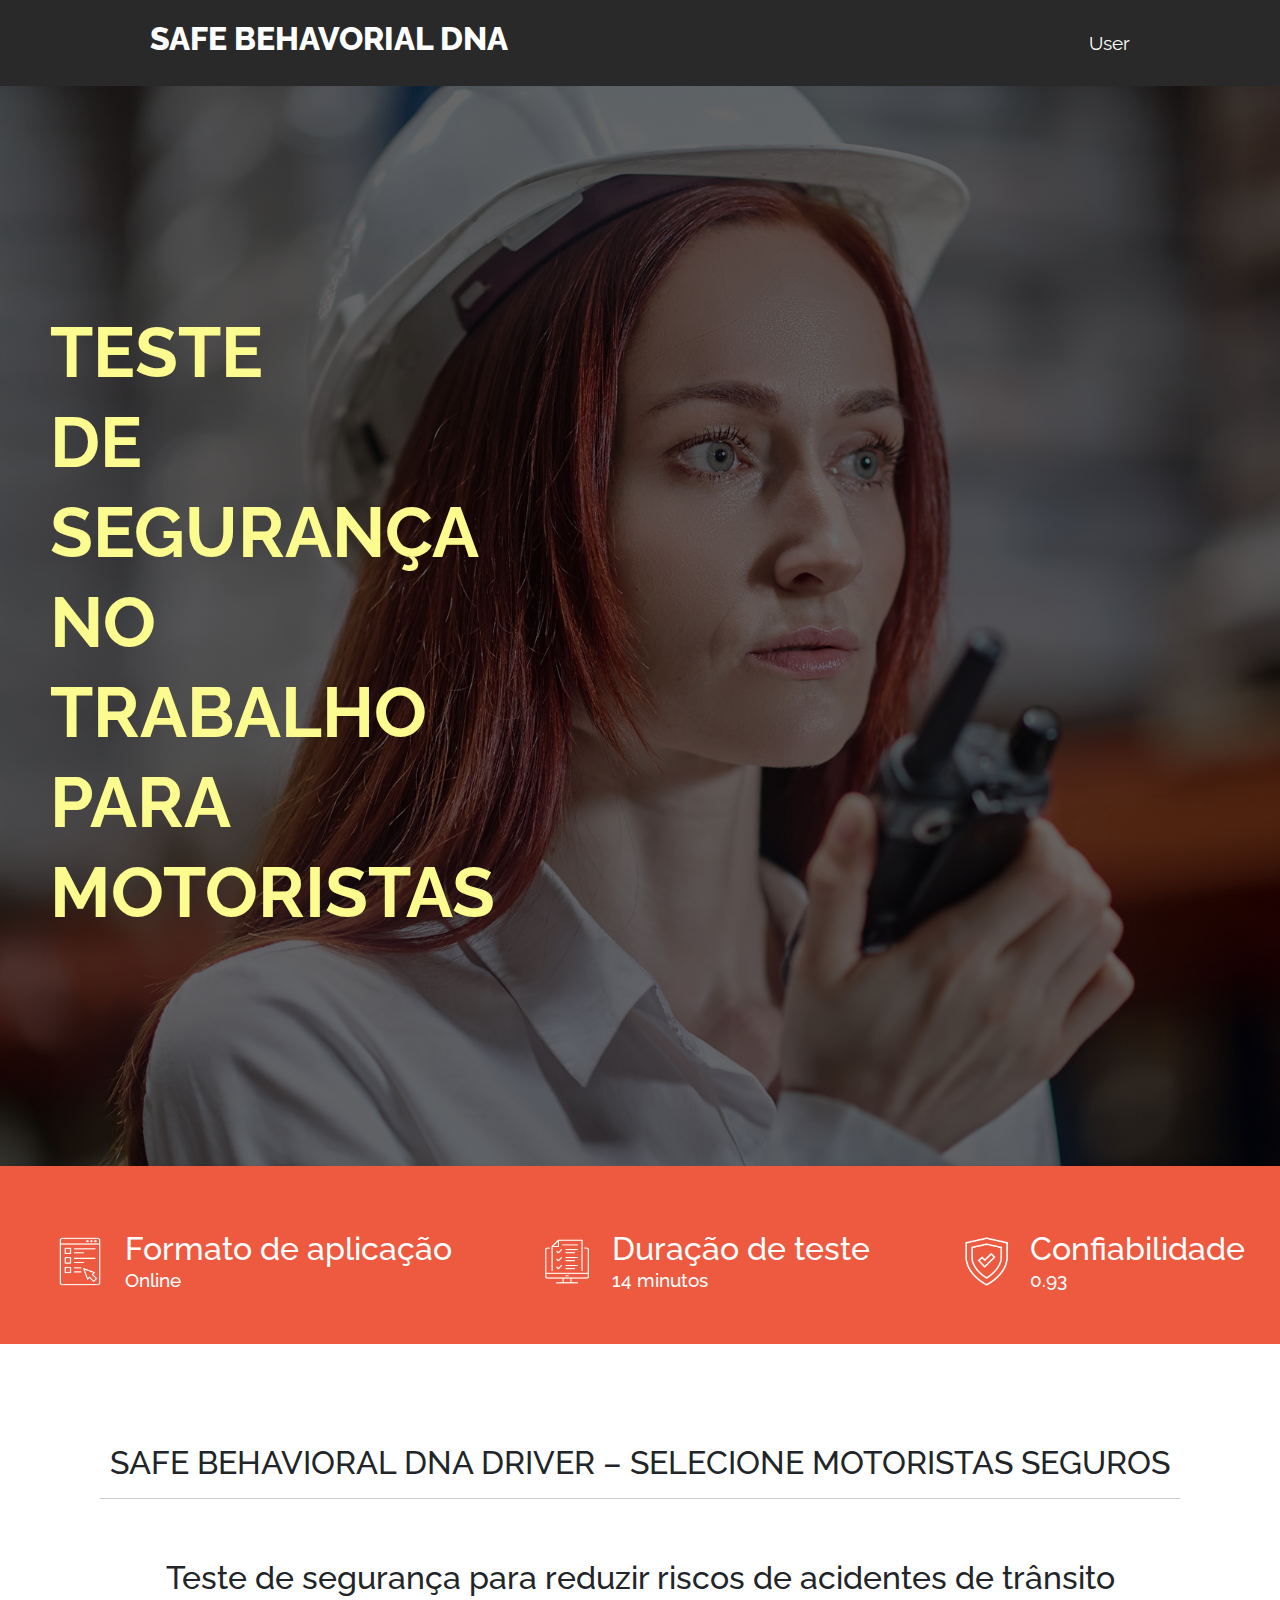
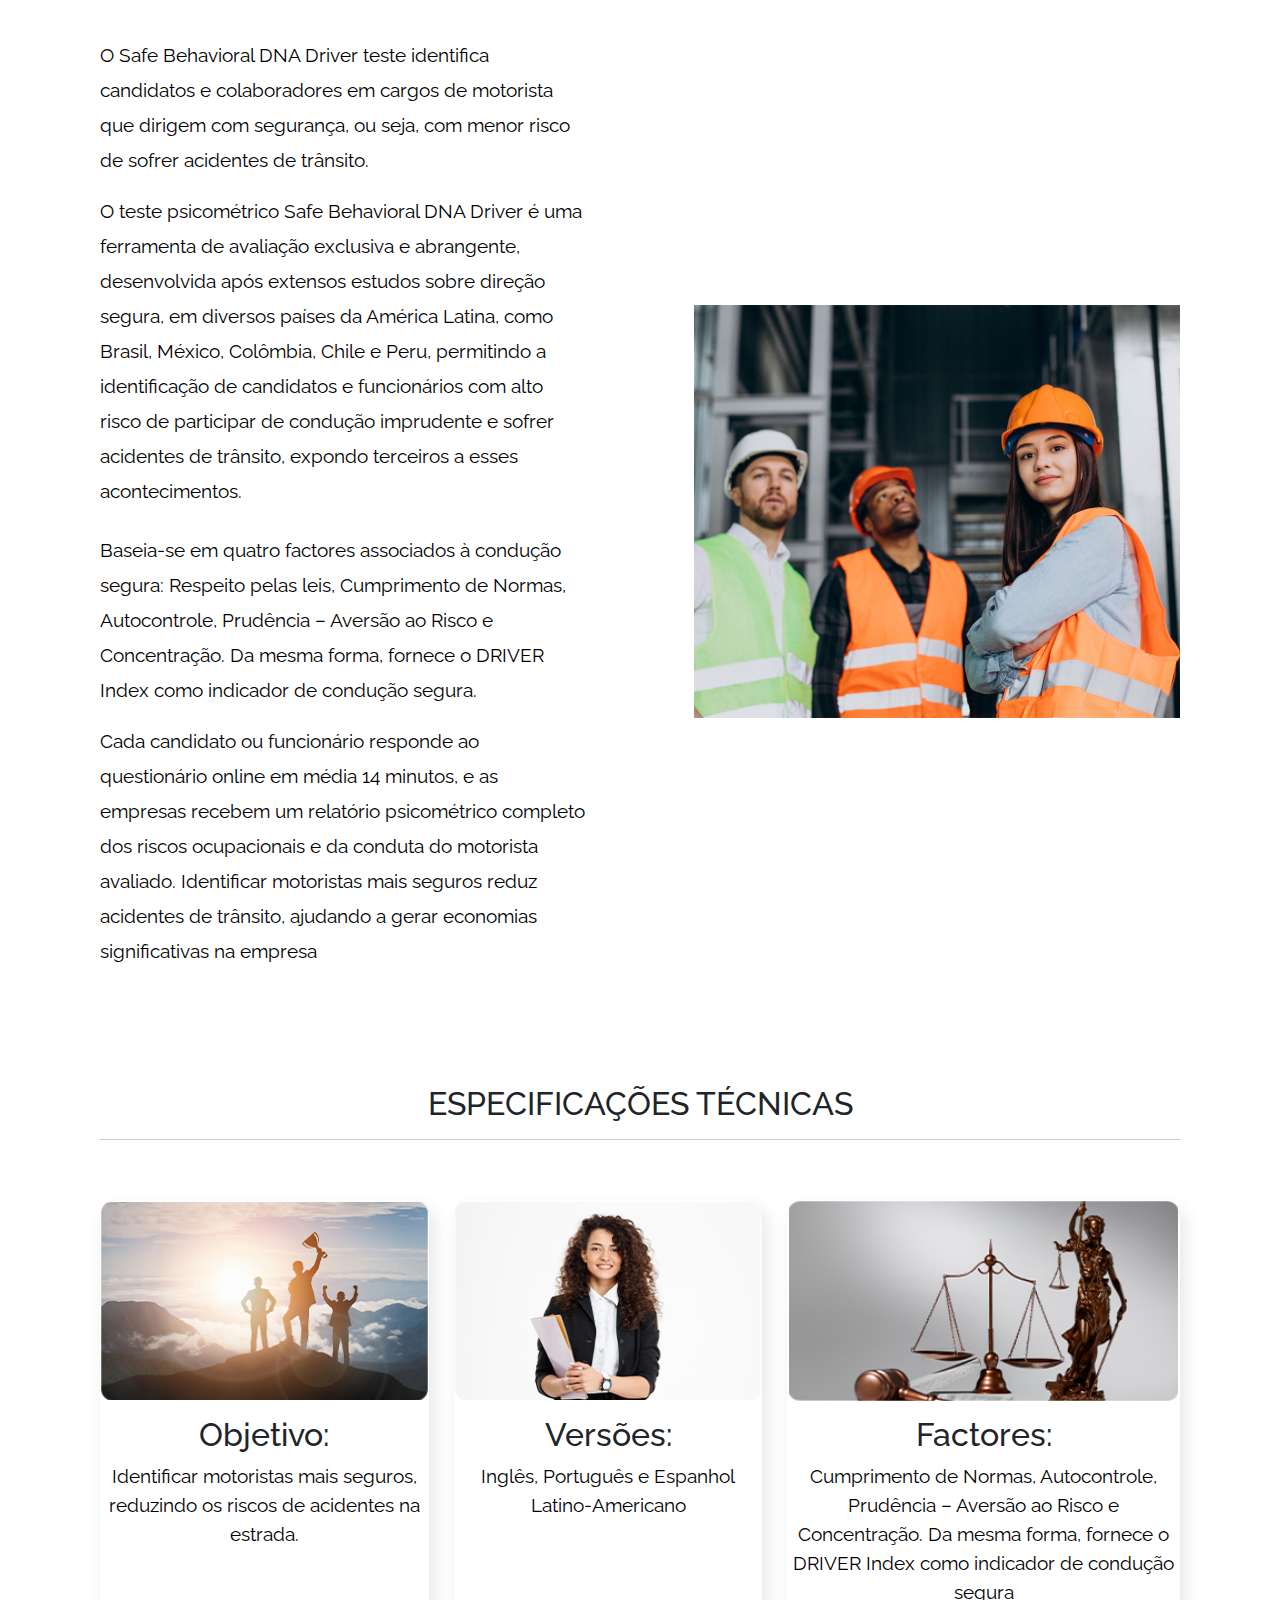
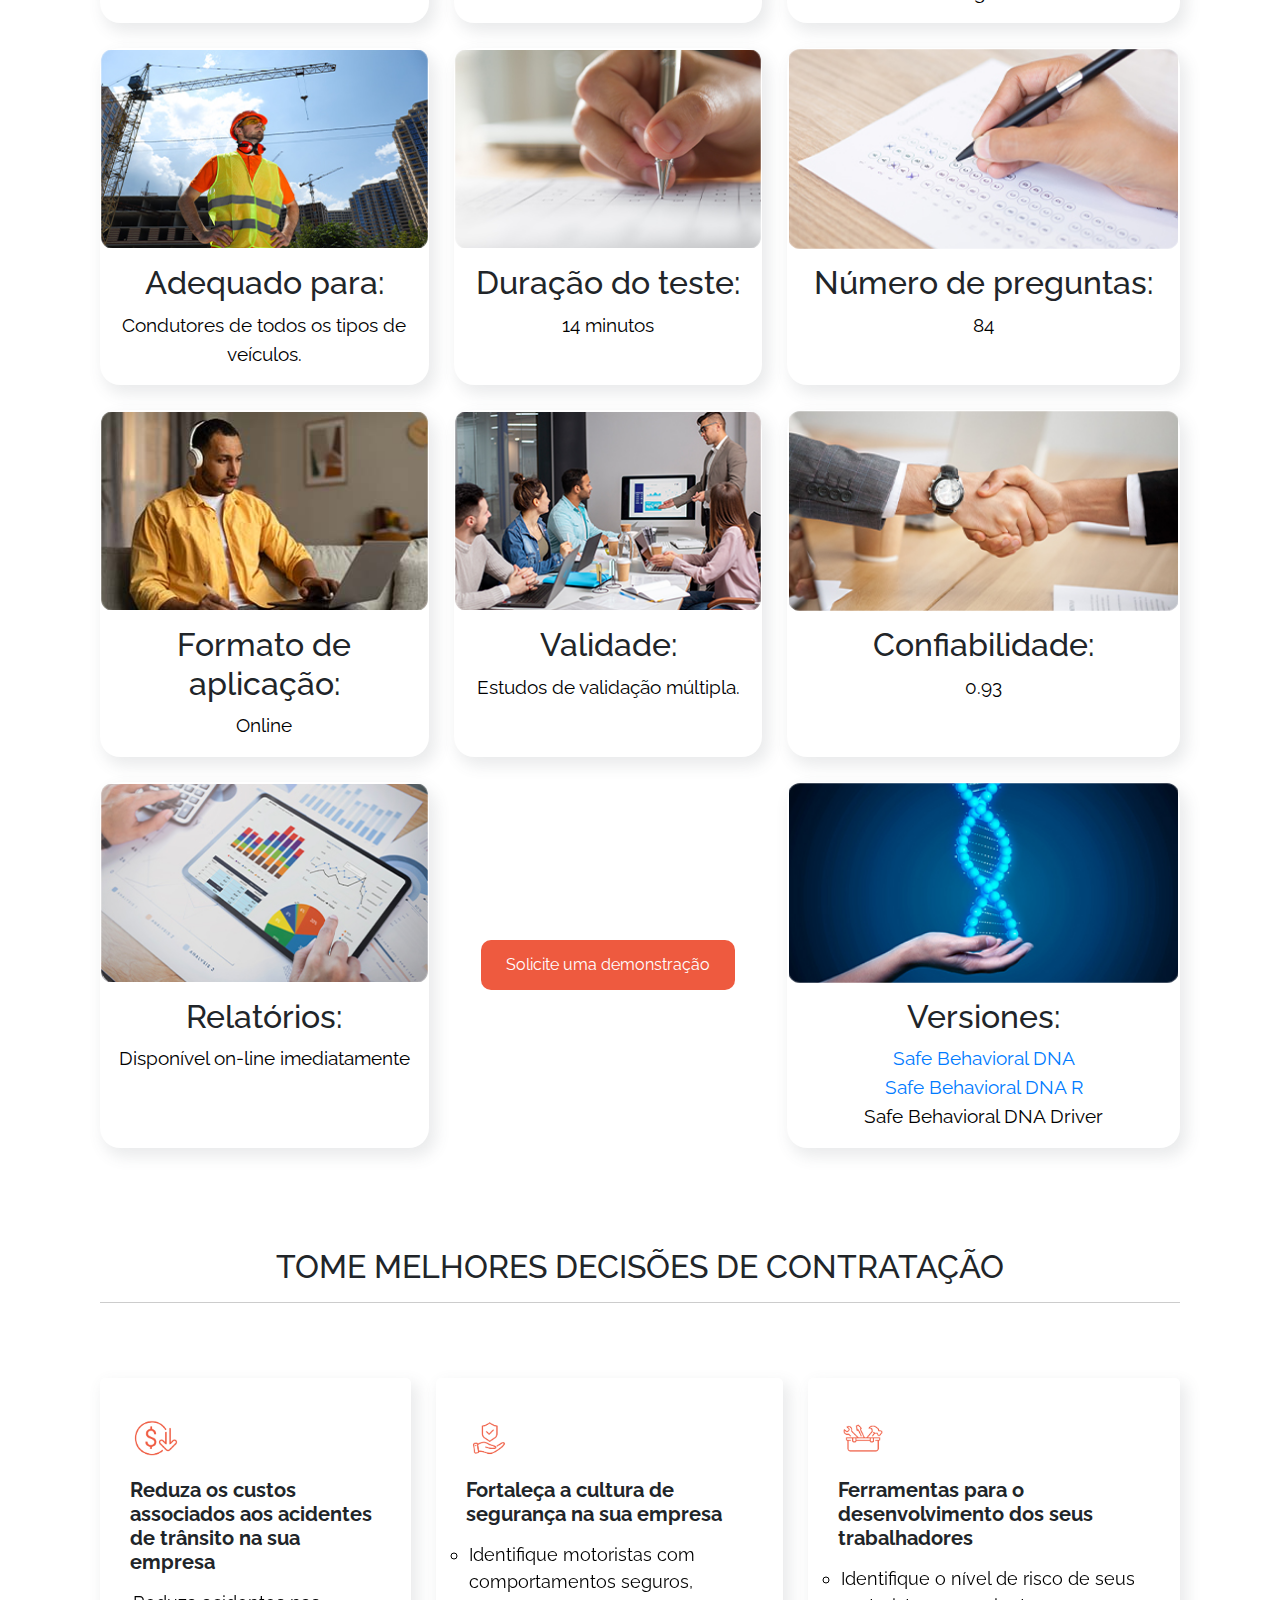
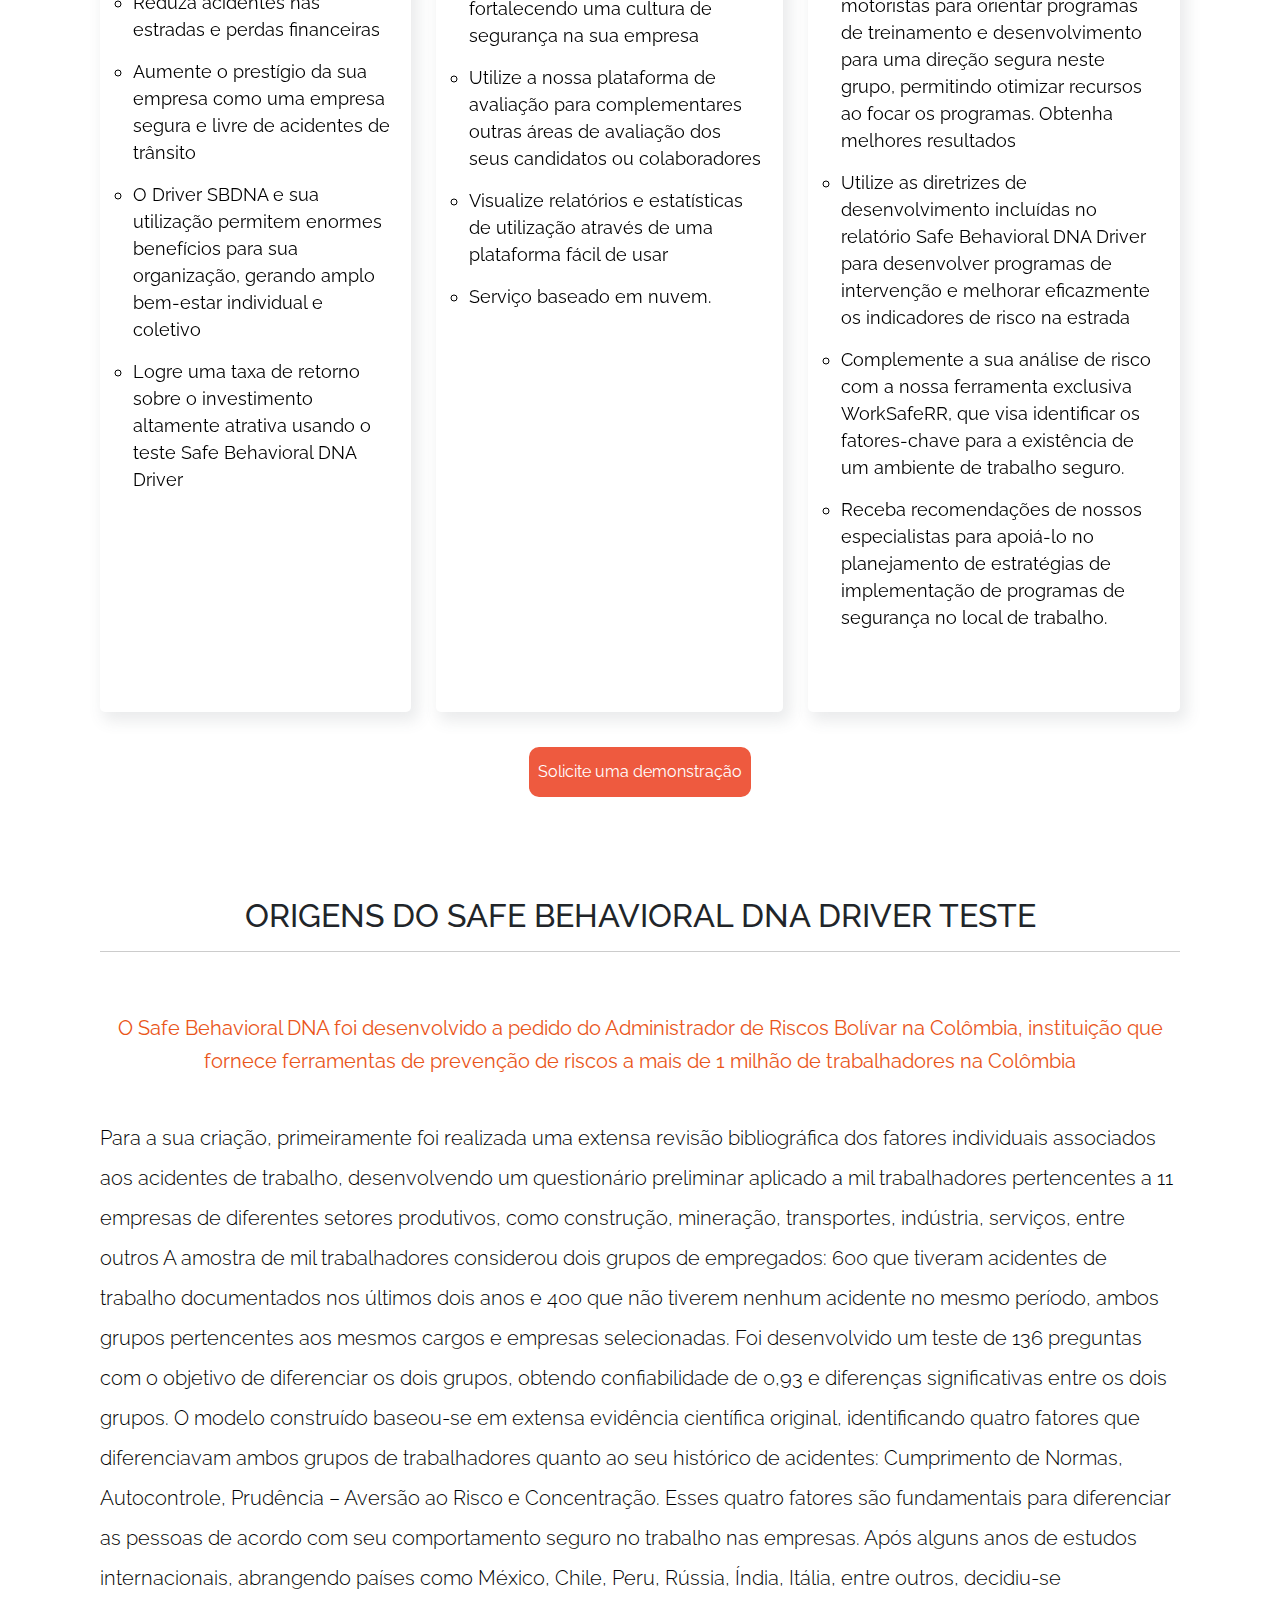
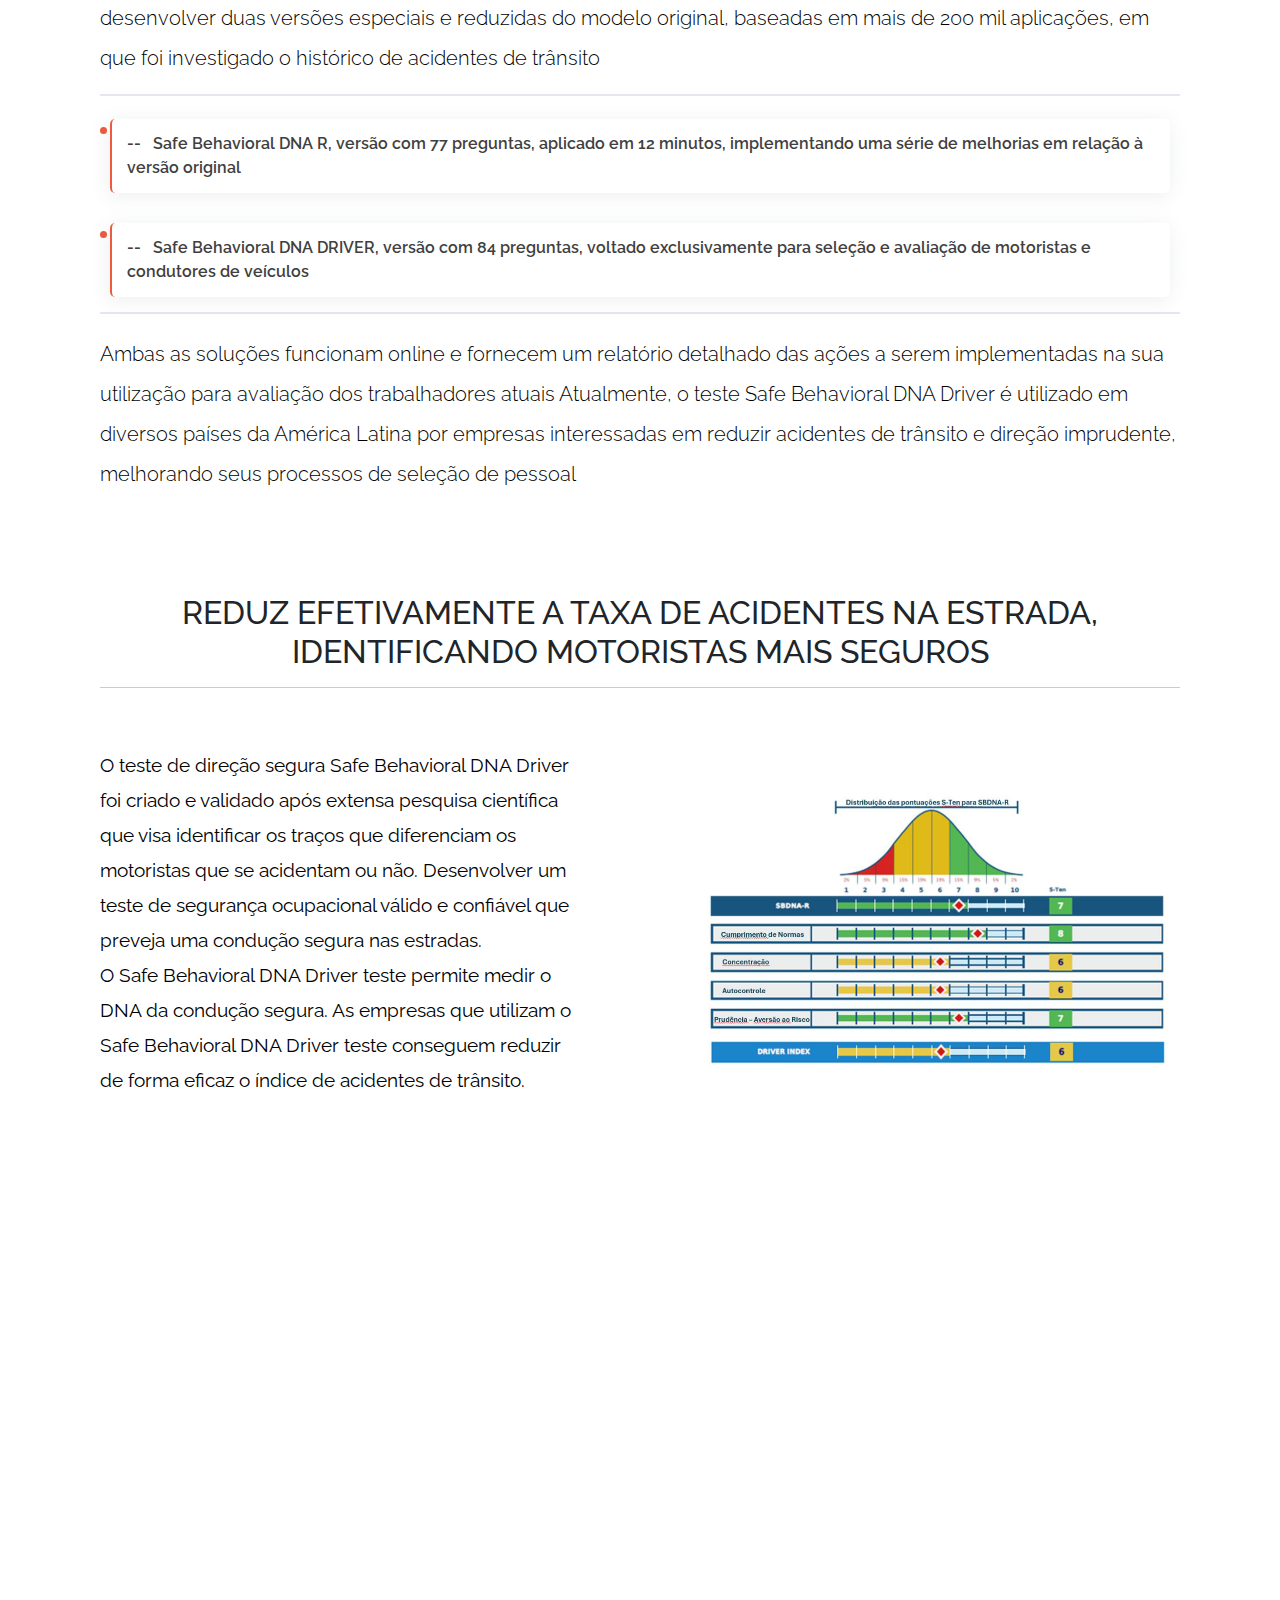
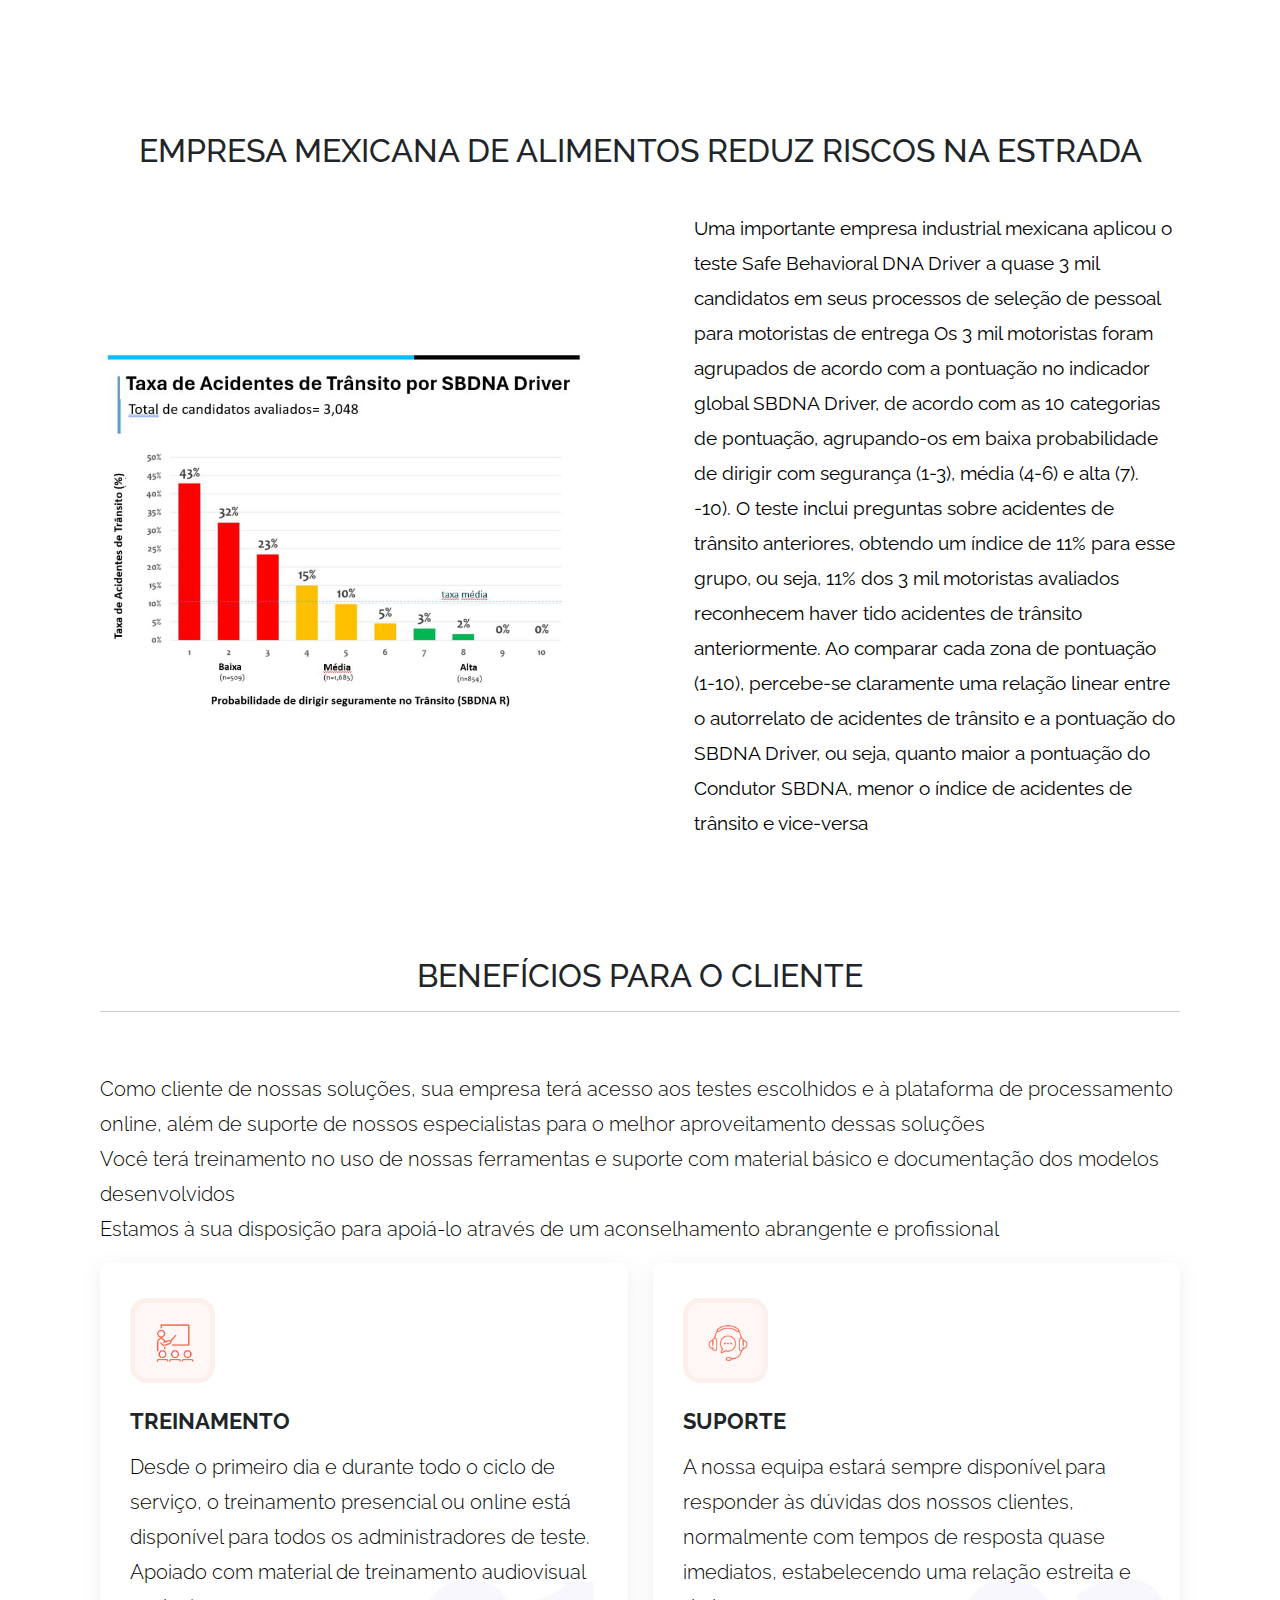
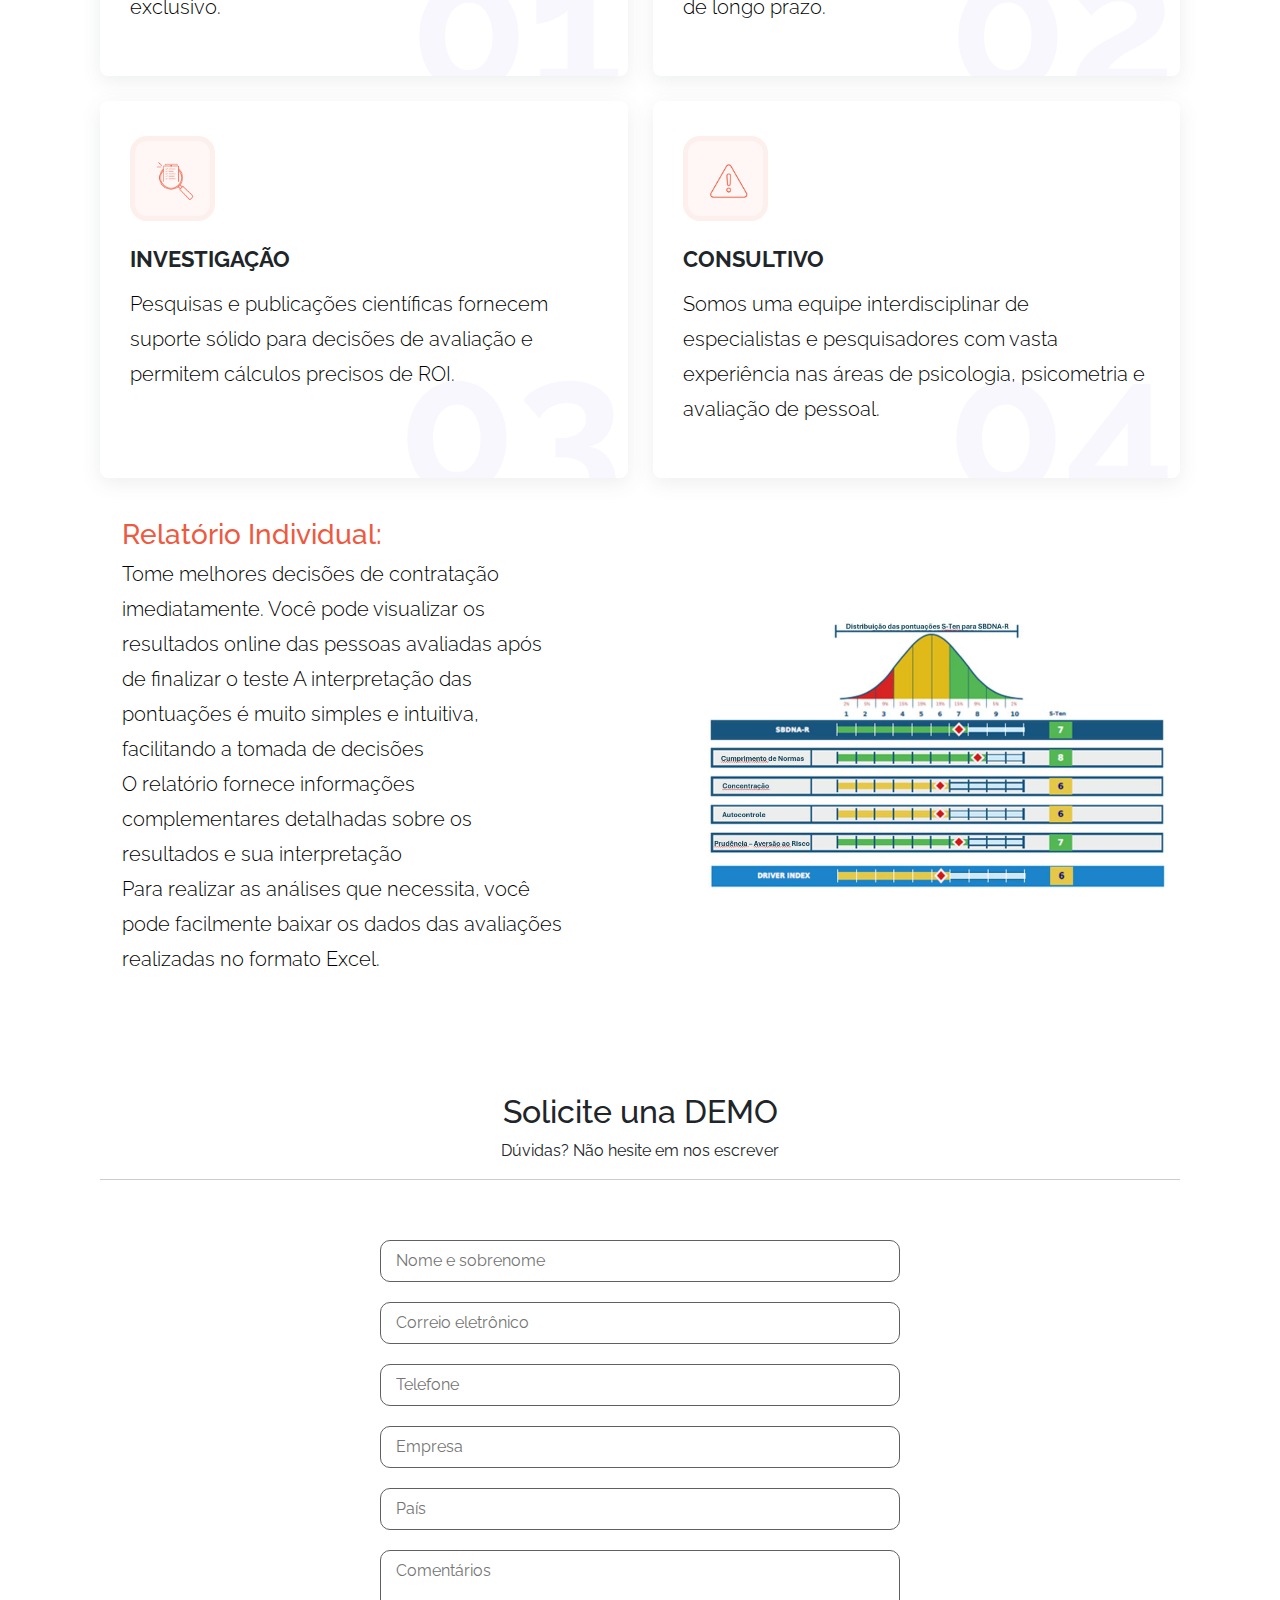
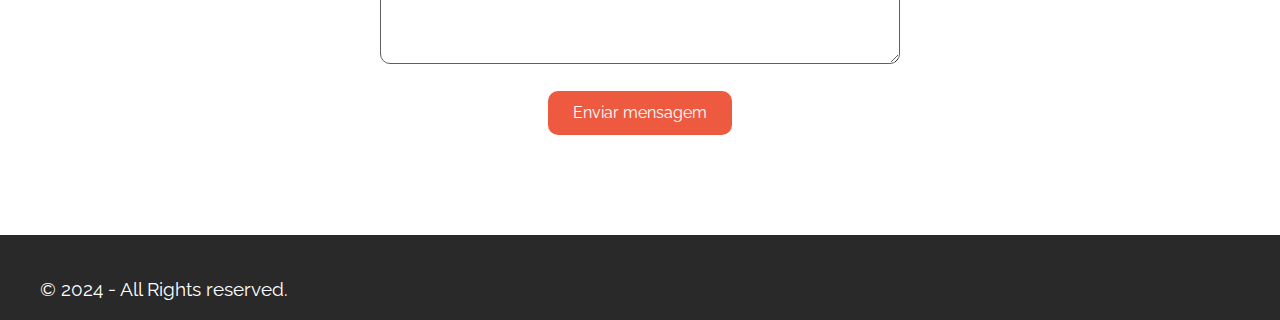
==== commit f61f279c: "update" ====
--- a/driver.html
+++ b/driver.html
@@ -28,7 +28,7 @@
 
     <div class="heroSection1">
         <div>
-            <h1> Identifique motoristas seguros </h1>
+            <h1> TESTE DE SEGURANÇA NO TRABALHO PARA MOTORISTAS </h1>
         </div>
     </div>
 
@@ -140,8 +140,8 @@
                         <div class="cardcontent">
                             <h2 class=".h2">Factores:</h2>
                             <p>
-                                Respeito pelas leis, Cumprimento de Normas Autocontrole, Prudência – Aversão ao Risco e
-                                Concentração. Considere o DRIVER INDEX como um preditor de direção segura.
+                                Cumprimento de Normas, Autocontrole, Prudência – Aversão ao Risco e Concentração. Da
+                                mesma forma, fornece o DRIVER Index como indicador de condução segura
                             </p>
                         </div>
                     </div>
@@ -227,7 +227,8 @@
                         <div class="cardcontent">
                             <h2 class=".h2">Versiones:</h2>
                             <p>
-                                Safe Behavioral DNA <br />Safe Behavioral DNA R <br />Safe
+                                <a href="./index.html">Safe Behavioral DNA</a> <br /> <a href="./index.html"> Safe
+                                    Behavioral DNA R</a> <br />Safe
                                 Behavioral DNA Driver
                             </p>
                         </div>
@@ -394,7 +395,7 @@
                 <div class="iconFlex">
                     <div class="iconList">
                         <img src="./assets/Regulatory.png" />
-                        <p>Compliance with Rules</p>
+                        <p>Cumprimento de Normas</p>
                     </div>
                     <div class="iconList">
                         <img src="./assets/Autocontrol.png" />
@@ -461,7 +462,9 @@
                         <div class="workprocess-info">
                             <h3>TREINAMENTO</h3>
                             <p>
-                                Desde o primeiro dia e durante todo o ciclo de serviço, o treinamento presencial ou online está disponível para todos os administradores de teste. Apoiado com material de treinamento audiovisual exclusivo.
+                                Desde o primeiro dia e durante todo o ciclo de serviço, o treinamento presencial ou
+                                online está disponível para todos os administradores de teste. Apoiado com material de
+                                treinamento audiovisual exclusivo.
                             </p>
                         </div>
                         <div class="workprocess-number-bg"><span>01</span></div>
@@ -474,7 +477,9 @@
                         <div class="workprocess-info">
                             <h3>SUPORTE</h3>
                             <p>
-                                A nossa equipa estará sempre disponível para responder às dúvidas dos nossos clientes, normalmente com tempos de resposta quase imediatos, estabelecendo uma relação estreita e de longo prazo.
+                                A nossa equipa estará sempre disponível para responder às dúvidas dos nossos clientes,
+                                normalmente com tempos de resposta quase imediatos, estabelecendo uma relação estreita e
+                                de longo prazo.
                             </p>
                         </div>
                         <div class="workprocess-number-bg"><span>02</span></div>
@@ -487,7 +492,8 @@
                         <div class="workprocess-info">
                             <h3>INVESTIGAÇÃO</h3>
                             <p>
-                                Pesquisas e publicações científicas fornecem suporte sólido para decisões de avaliação e permitem cálculos precisos de ROI.
+                                Pesquisas e publicações científicas fornecem suporte sólido para decisões de avaliação e
+                                permitem cálculos precisos de ROI.
                             </p>
                         </div>
                         <div class="workprocess-number-bg"><span>03</span></div>
@@ -500,24 +506,26 @@
                         <div class="workprocess-info">
                             <h3>CONSULTIVO</h3>
                             <p>
-                                Somos uma equipe interdisciplinar de especialistas e pesquisadores com vasta experiência nas áreas de psicologia, psicometria e avaliação de pessoal.
+                                Somos uma equipe interdisciplinar de especialistas e pesquisadores com vasta experiência
+                                nas áreas de psicologia, psicometria e avaliação de pessoal.
                             </p>
                         </div>
                         <div class="workprocess-number-bg"><span>04</span></div>
                     </div>
                 </div>
-                <p class="pAfterGrid">
-                    A interpretação das pontuações é muito simples e intuitiva, facilitando a tomada de decisões
-                    <br />
-                    O relatório fornece informações complementares detalhadas sobre os resultados e sua interpretação
-                    <br />
-                    Para realizar as análises que necessita, você pode facilmente baixar os dados das avaliações realizadas no formato Excel.
-                </p>
                 <div class="imgCont2">
                     <div class="imgCont2in">
                         <h3>Relatório Individual:</h3>
                         <p>
-                            Tome melhores decisões de contratação imediatamente. Você pode visualizar os resultados online das pessoas avaliadas após de finalizar o teste
+                            Tome melhores decisões de contratação imediatamente. Você pode visualizar os resultados
+                            online das pessoas avaliadas após de finalizar o teste
+                            A interpretação das pontuações é muito simples e intuitiva, facilitando a tomada de decisões
+                            <br />
+                            O relatório fornece informações complementares detalhadas sobre os resultados e sua
+                            interpretação
+                            <br />
+                            Para realizar as análises que necessita, você pode facilmente baixar os dados das avaliações
+                            realizadas no formato Excel.
                         </p>
                     </div>
                     <img src="./assets/driverReport.PNG" alt="" style="object-fit: contain" class="imgCont2in1" />
@@ -527,30 +535,31 @@
 
         <section class="sectionTop" id="form">
             <h2 class="centerText">Solicite una DEMO</h2>
-            <p class="centerText">¿Alguna pregunta? No dude en escribirnos</p>
+            <p class="centerText">Dúvidas? Não hesite em nos escrever</p>
             <hr class="line" />
             <form class="solicitaForm">
                 <div class="formGroup">
-                    <input type="text" class="formControl" name="fullName" id="name" placeholder="Nombre" required />
+                    <input type="text" class="formControl" name="fullName" id="name" placeholder="Nome e sobrenome"
+                        required />
                 </div>
                 <div class="formGroup">
-                    <input type="email" class="formControl" name="email" id="email" placeholder="Correo electrónico"
+                    <input type="email" class="formControl" name="email" id="email" placeholder="Correio eletrônico"
                         required />
                 </div>
                 <div class="formGroup">
-                    <input type="text" class="formControl" name="phoneNo" id="phone" placeholder="Teléfono" required />
+                    <input type="text" class="formControl" name="phoneNo" id="phone" placeholder="Telefone" required />
                 </div>
                 <div class="formGroup">
-                    <input type="text" class="formControl" name="Country" id="country" placeholder="País" required />
+                    <input type="text" class="formControl" name="Country" id="country" placeholder="Empresa" required />
                 </div>
                 <div class="formGroup">
-                    <input type="text" class="formControl" name="Company" id="company" placeholder="Empresa" required />
+                    <input type="text" class="formControl" name="Company" id="company" placeholder="País" required />
                 </div>
                 <div class="formGroup">
-                    <textarea class="formControl" name="Mensaje" id="message" rows="4" placeholder="Mensaje"
+                    <textarea class="formControl" name="Mensaje" id="message" rows="4" placeholder="Comentários "
                         required></textarea>
                 </div>
-                <button class="sendBtn" type="button" id="sendBtn">Enviar Mensaje</button>
+                <button class="sendBtn" type="button" id="sendBtn">Enviar mensagem</button>
             </form>
         </section>
     </div>
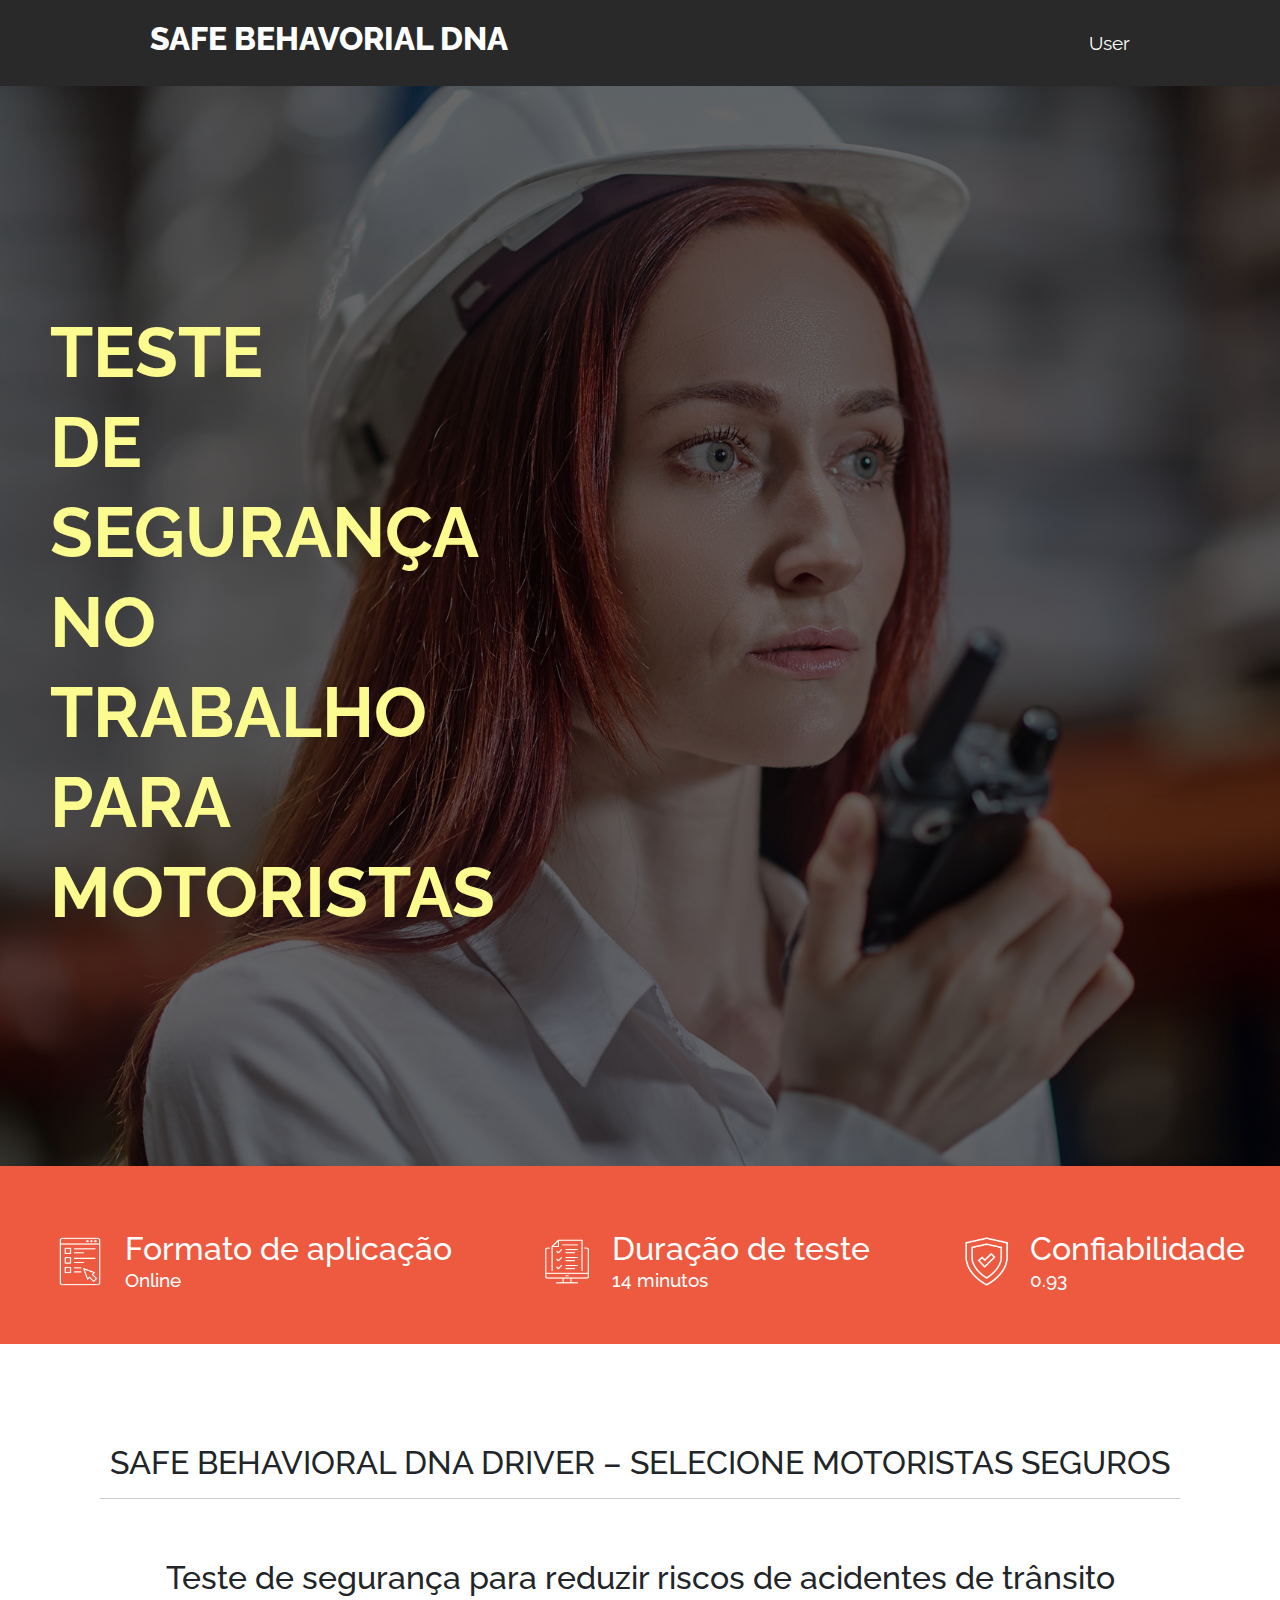
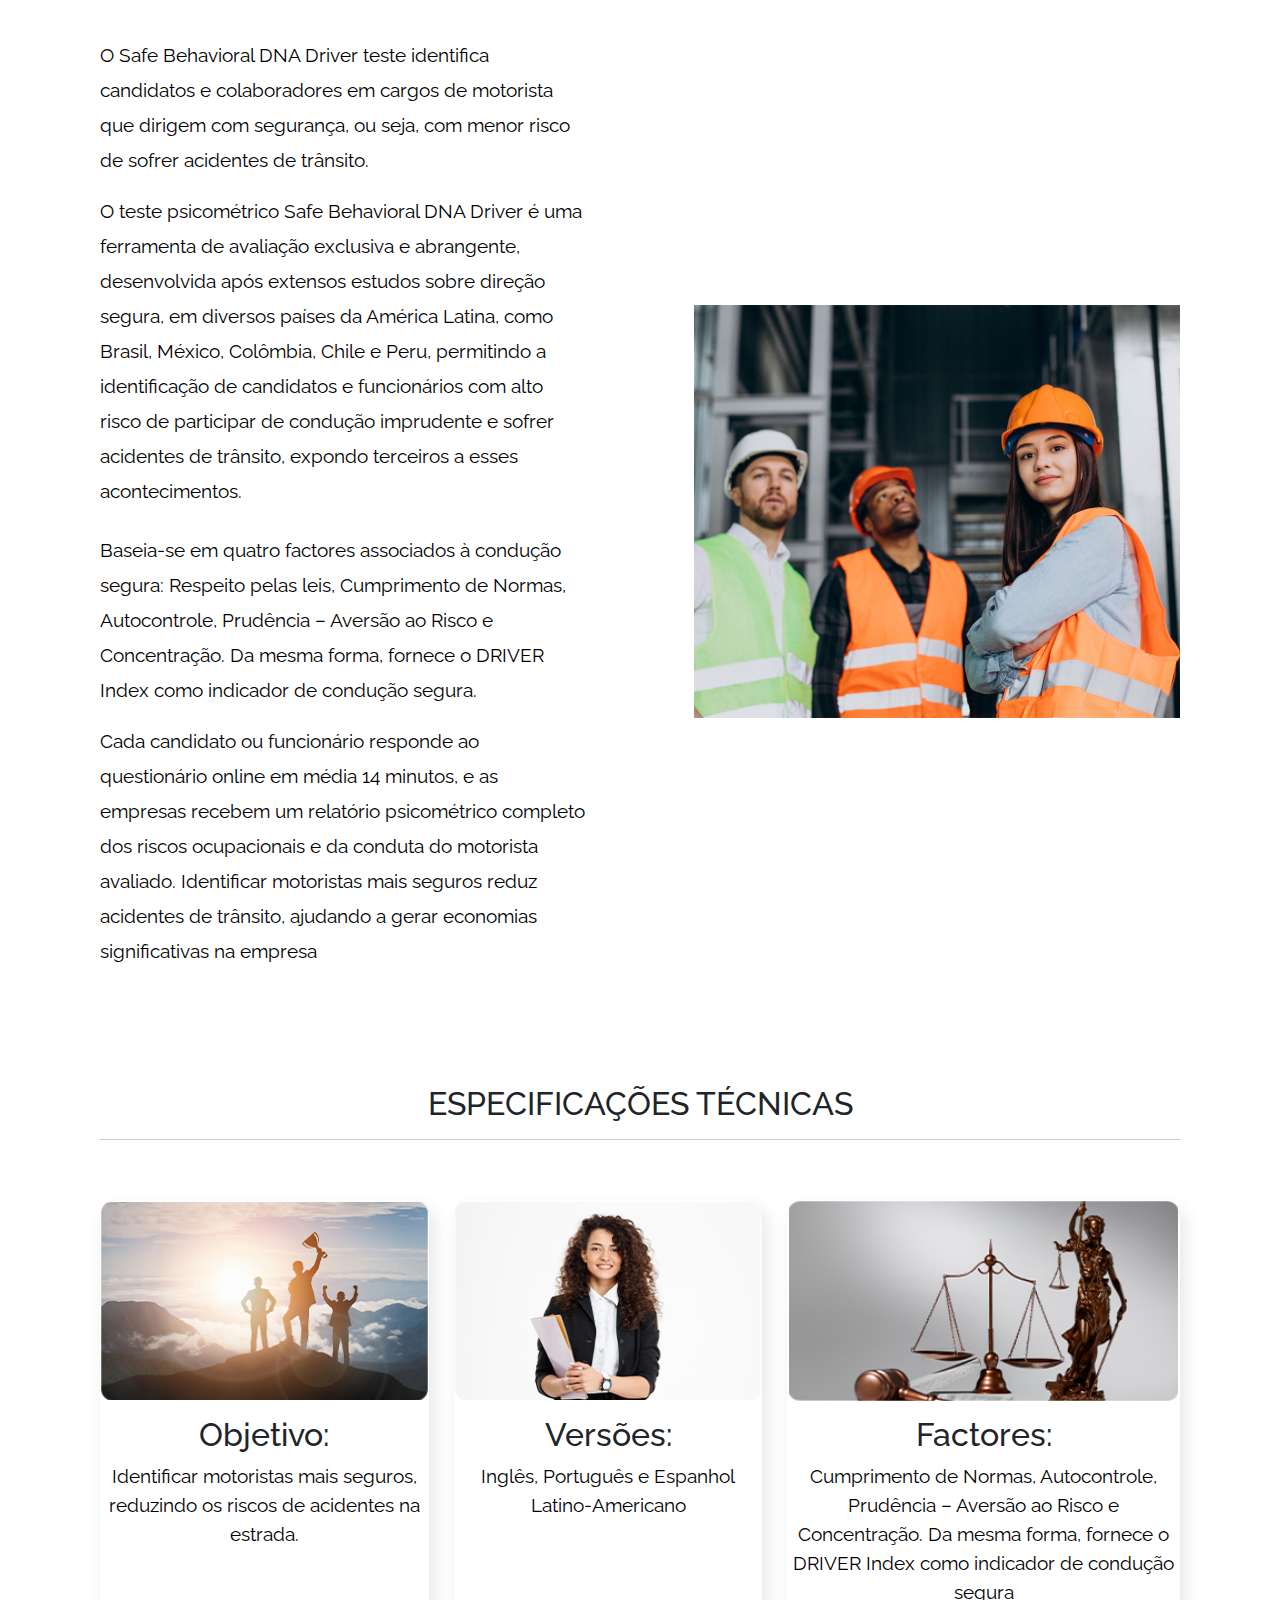
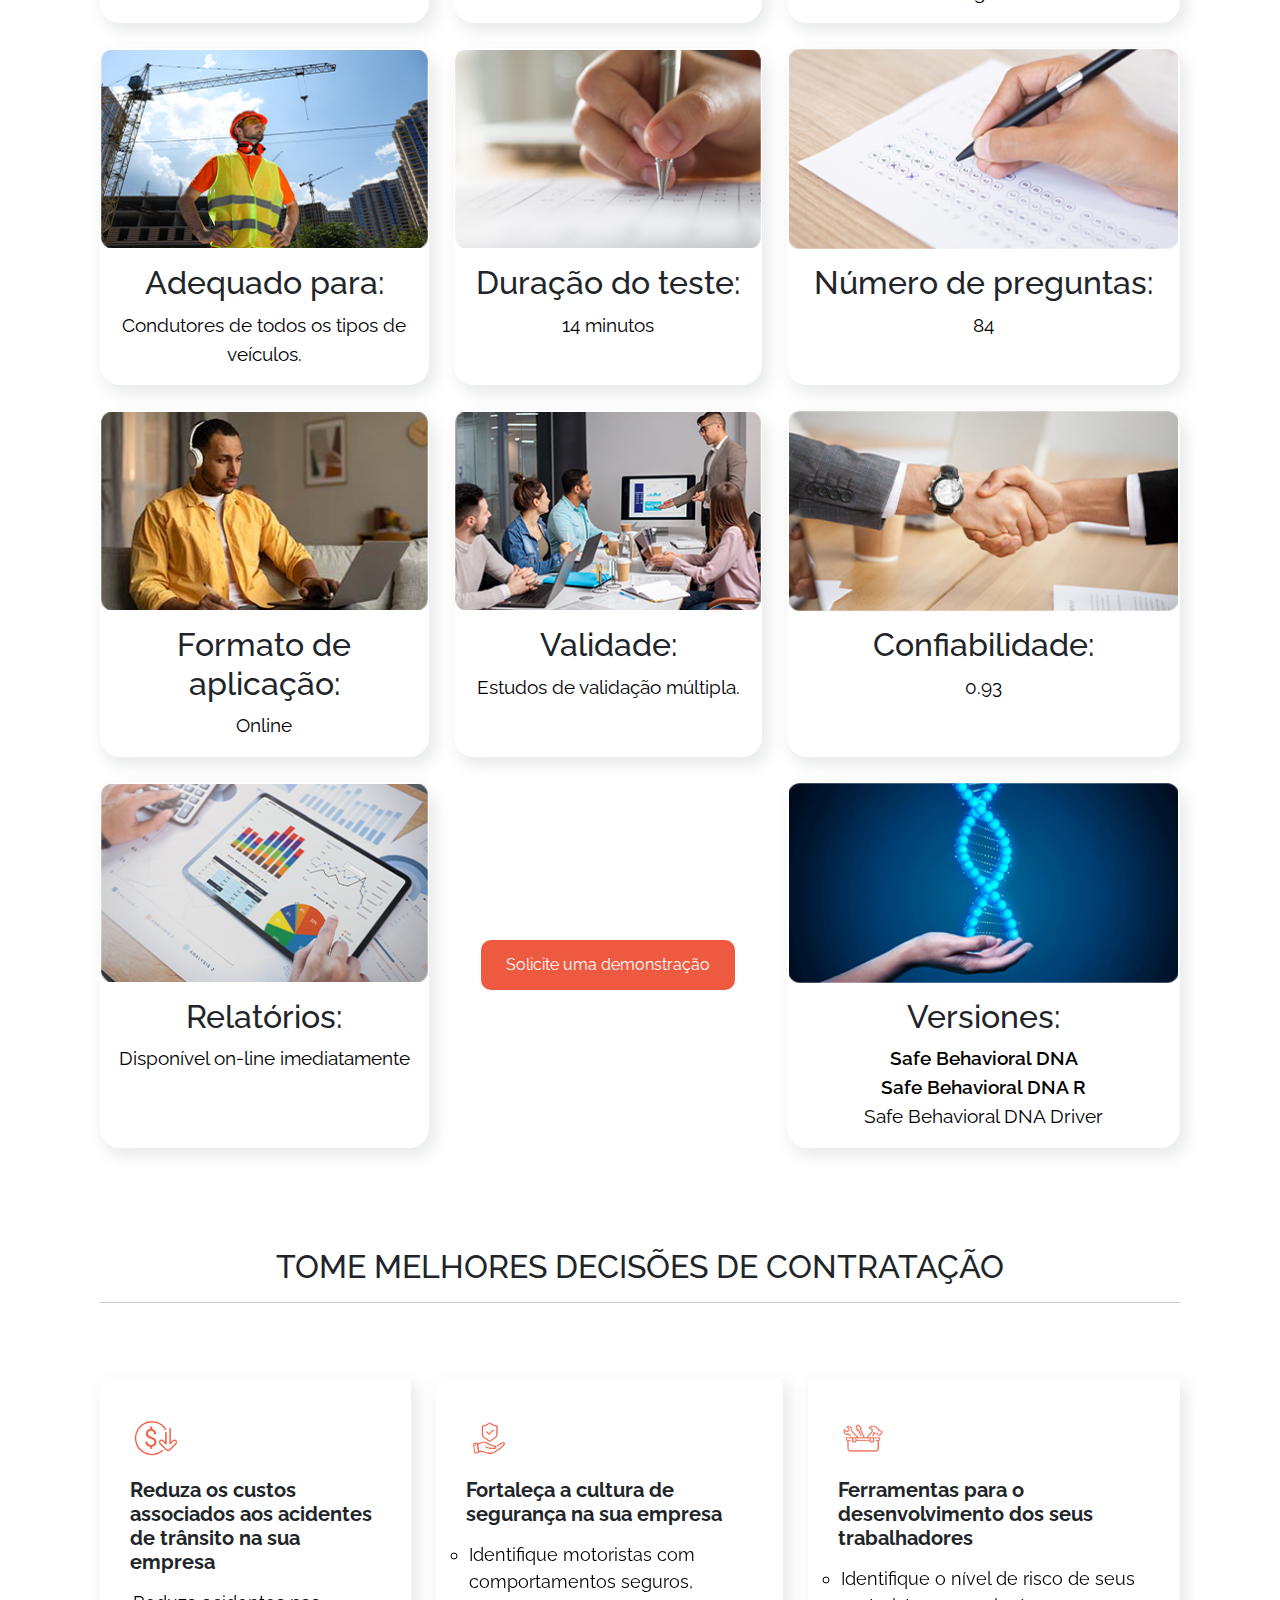
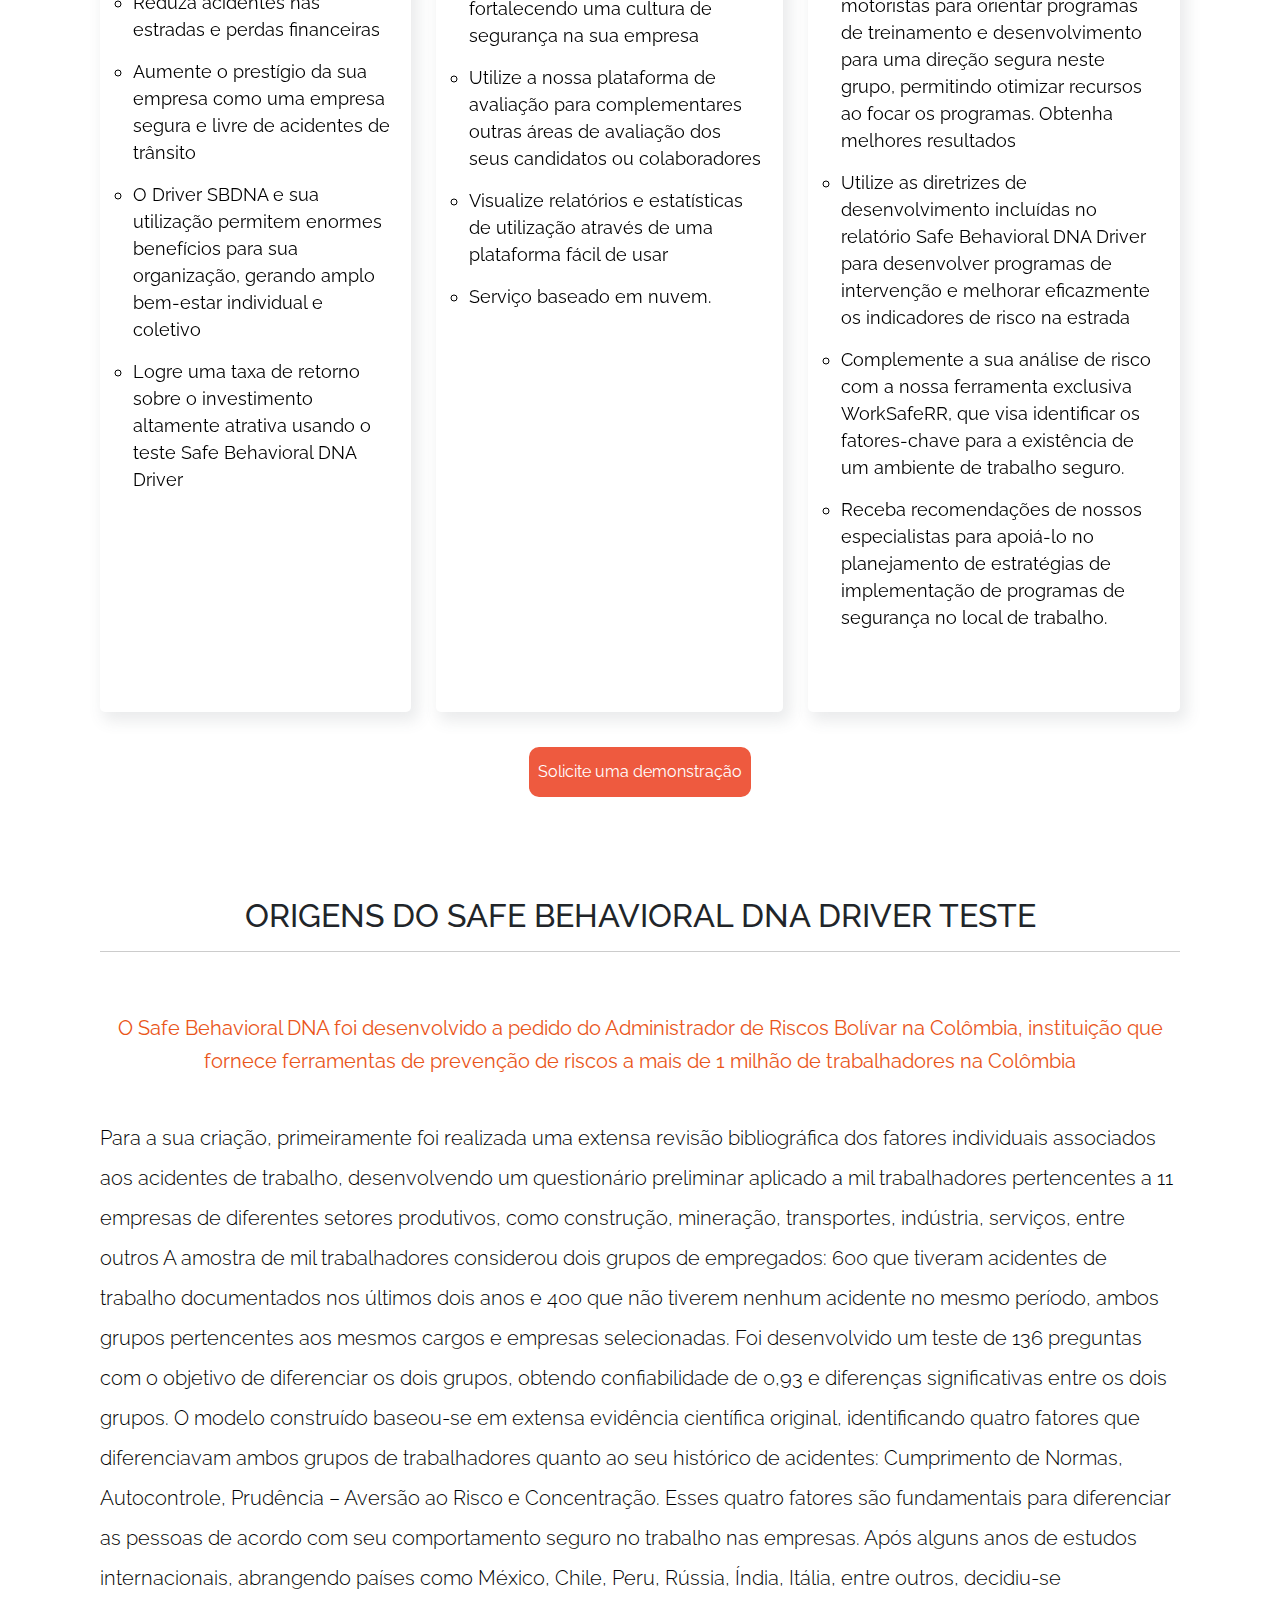
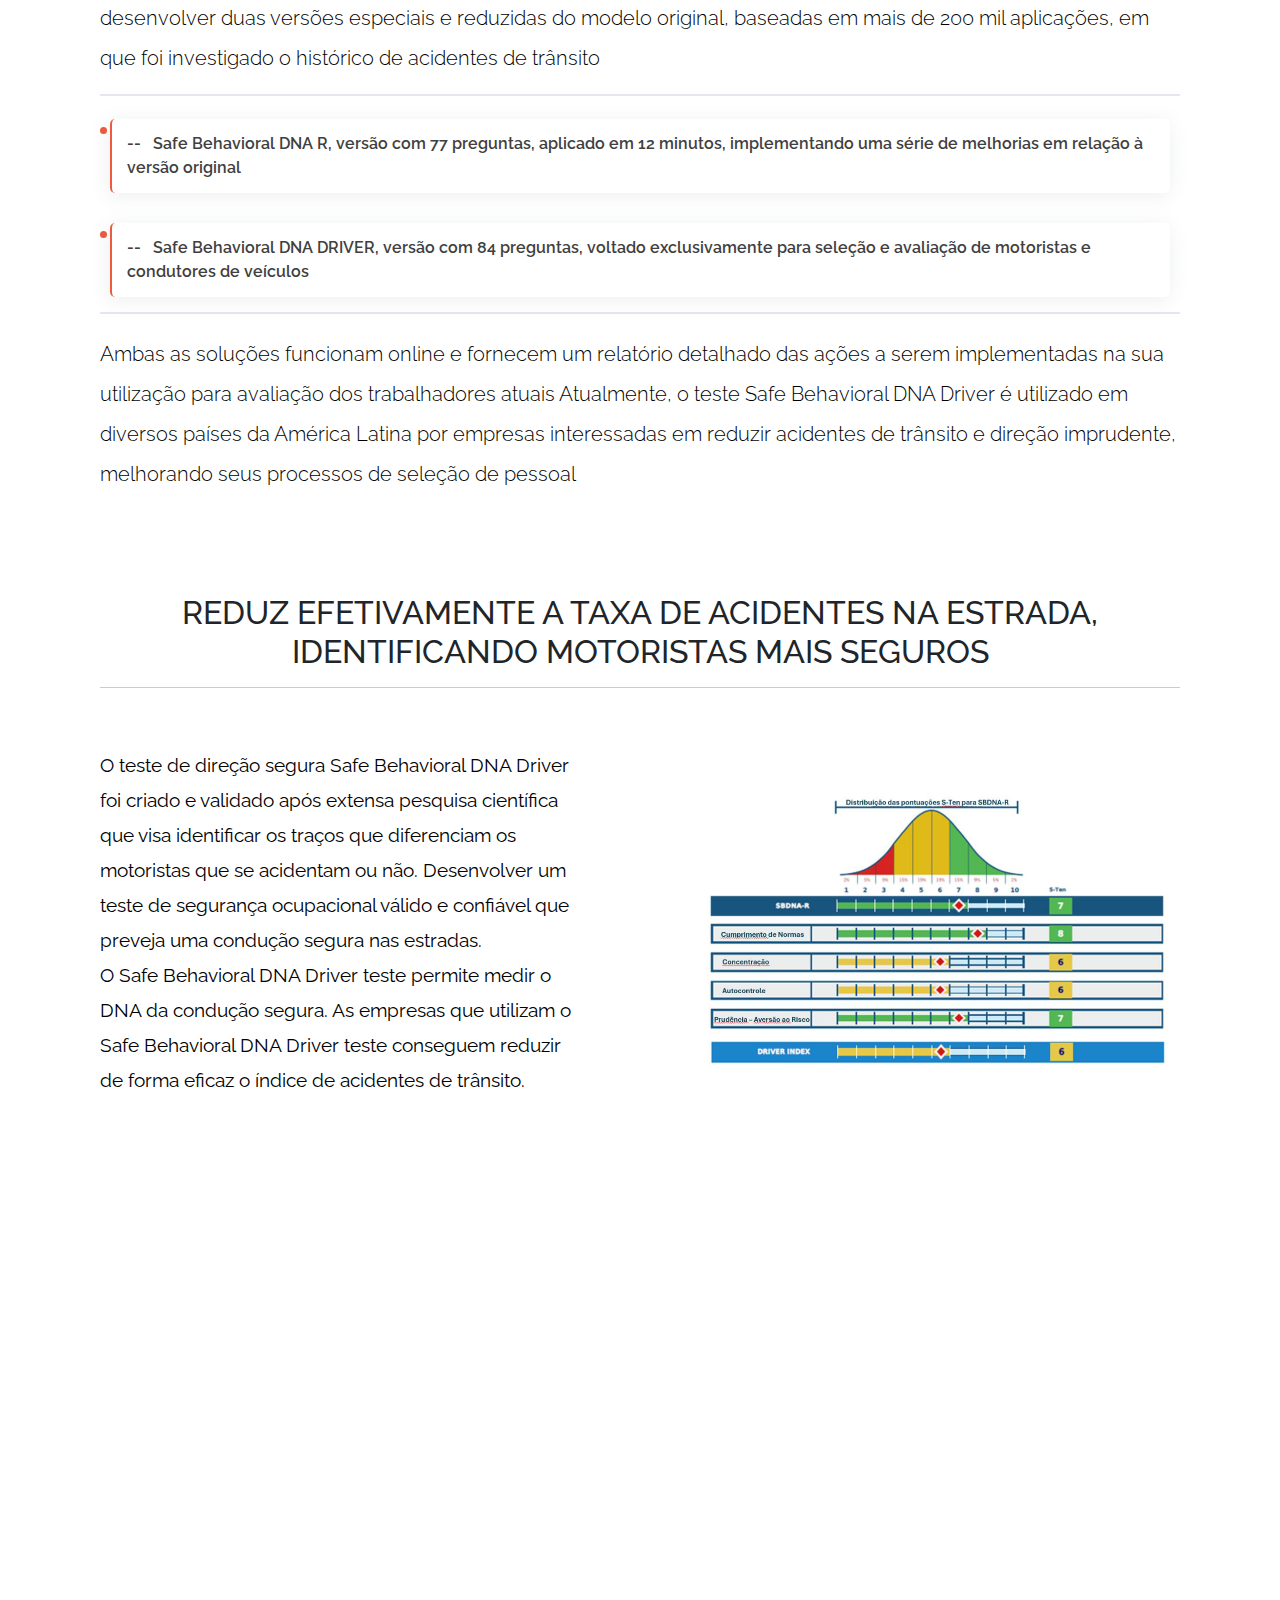
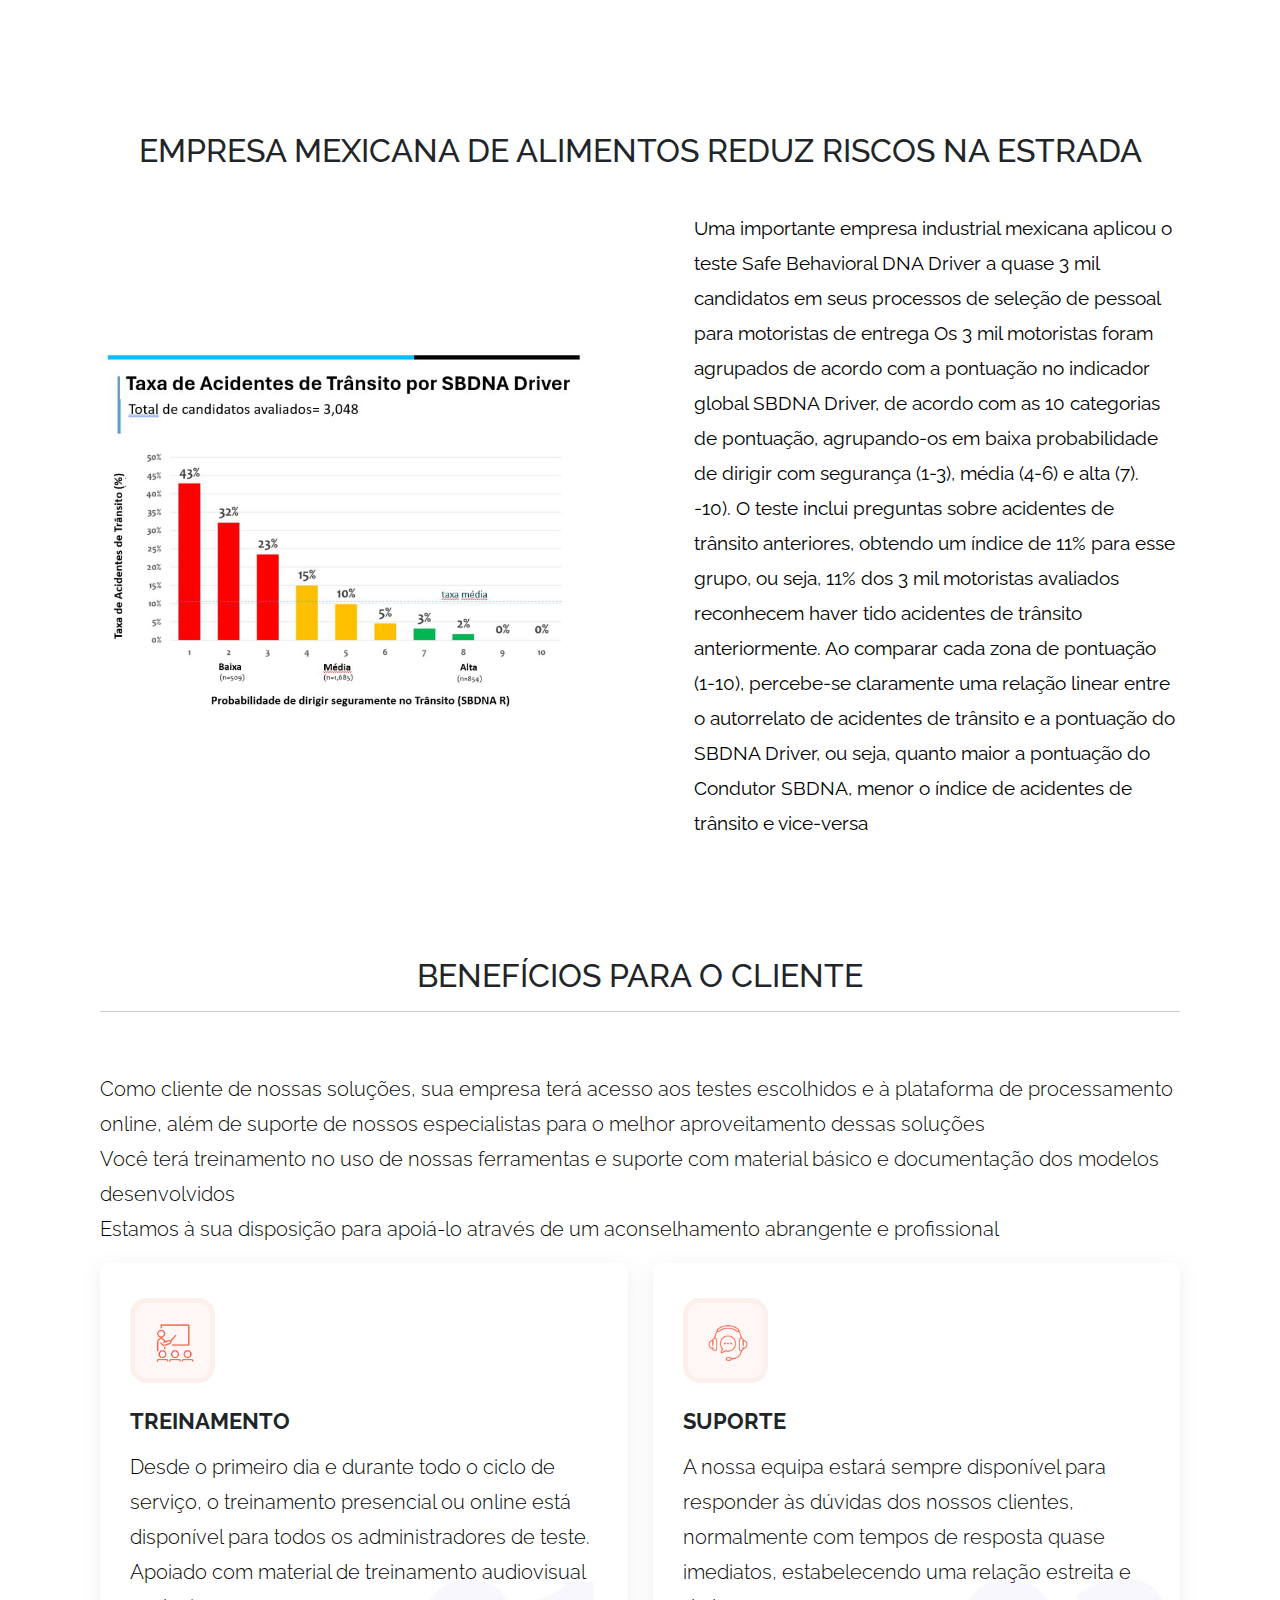
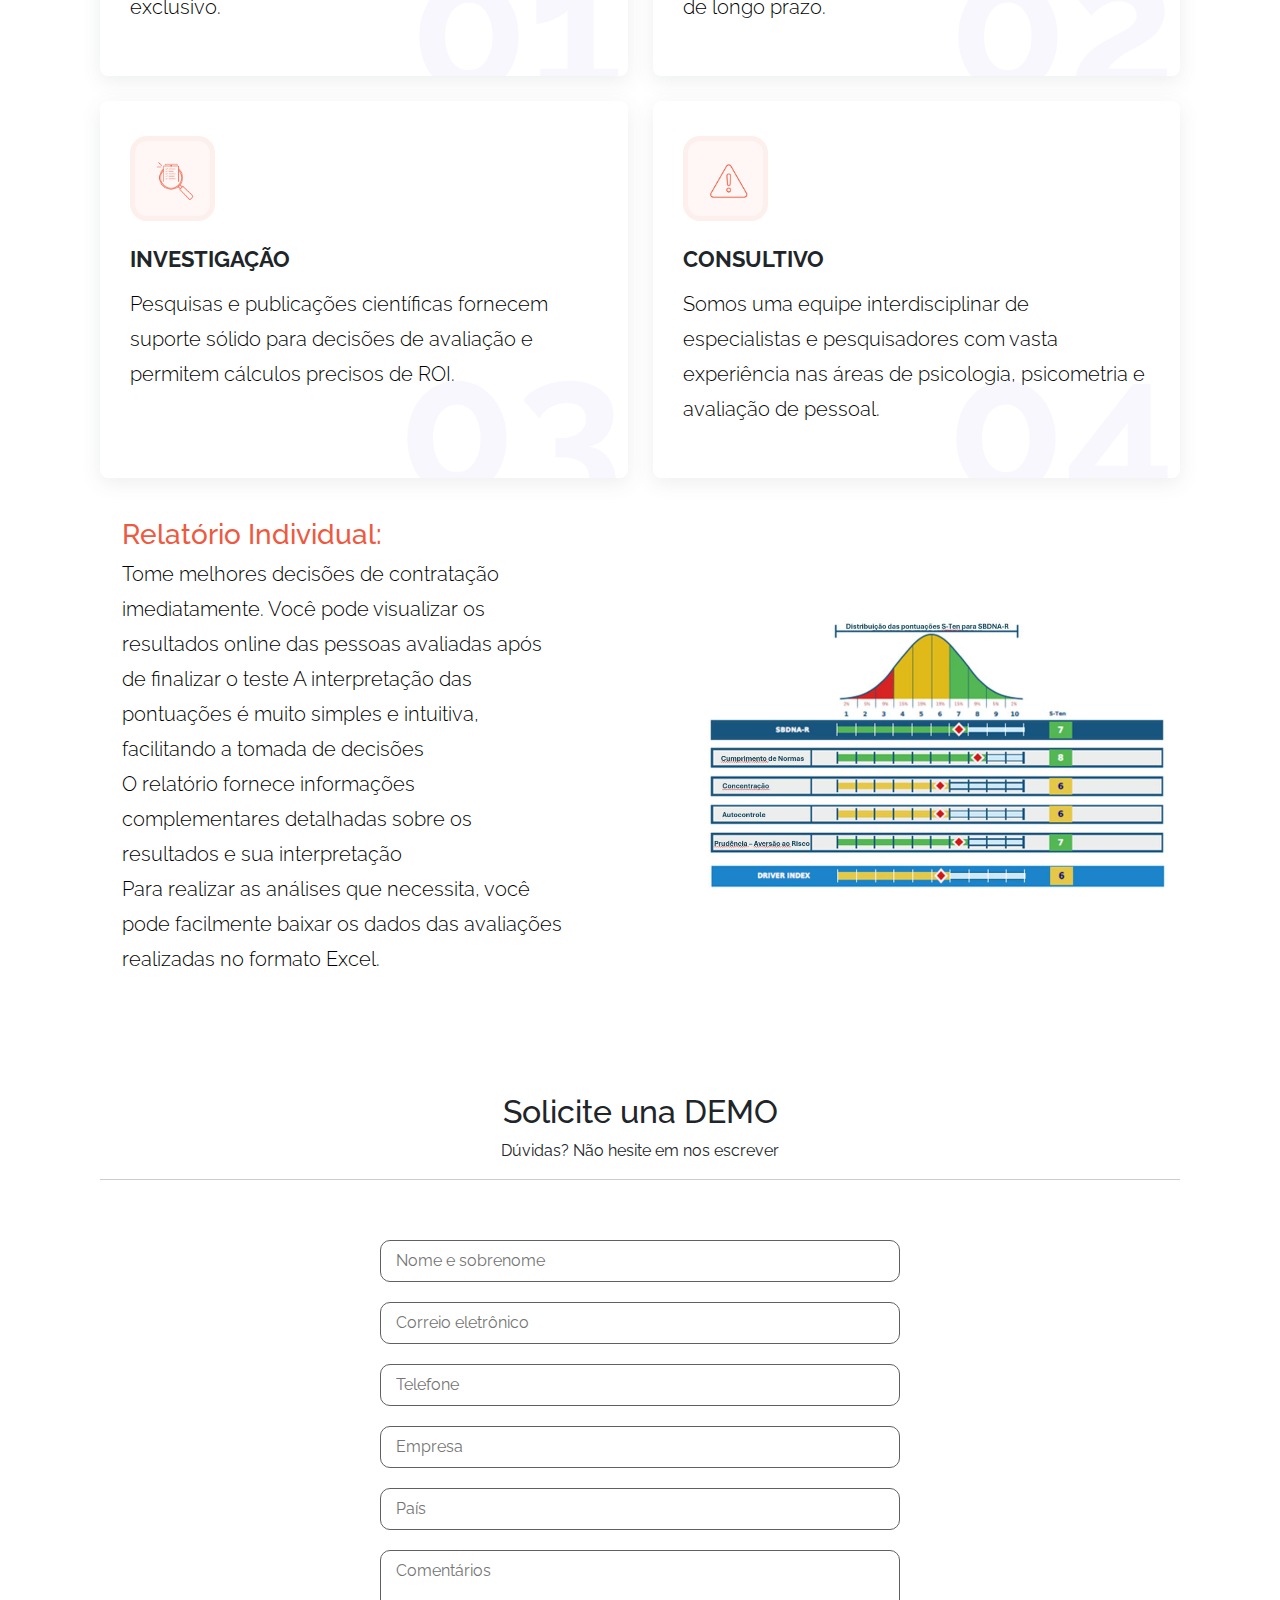
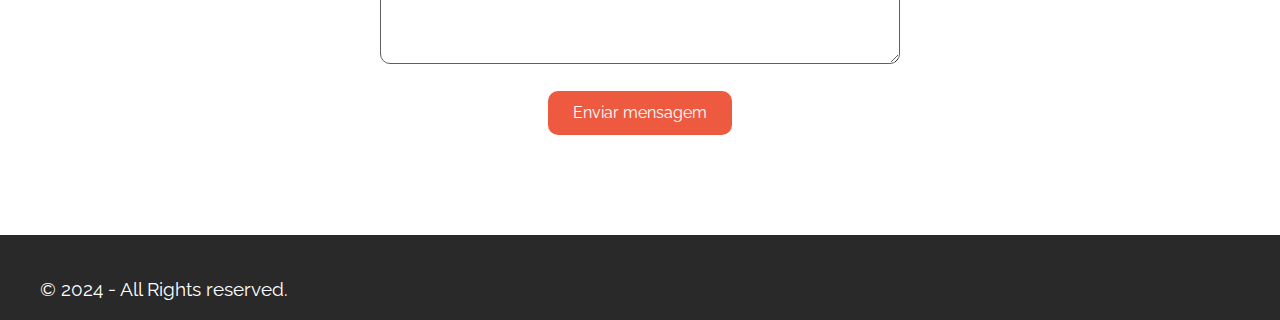
==== commit 5d4913d3: "update" ====
--- a/driver.html
+++ b/driver.html
@@ -227,7 +227,7 @@
                         <div class="cardcontent">
                             <h2 class=".h2">Versiones:</h2>
                             <p>
-                                <a href="./index.html">Safe Behavioral DNA</a> <br /> <a href="./index.html"> Safe
+                                <a class="redirect" href="./index.html">Safe Behavioral DNA</a> <br /> <a class="redirect" href="./index.html"> Safe
                                     Behavioral DNA R</a> <br />Safe
                                 Behavioral DNA Driver
                             </p>
@@ -339,12 +339,15 @@
                     trânsito
                 </p>
                 <ul class="features-list">
-                    <li style="color: black; width: 80vw">
-                        <span>
-                            -- &nbsp; Safe Behavioral DNA R, versão com 77 preguntas, aplicado em 12 minutos,
-                            implementando uma série de melhorias em relação à versão original
-                        </span>
-                    </li>
+                    <a href="./index.html">
+
+                        <li style="color: black; width: 80vw">
+                            <span>
+                                -- &nbsp; Safe Behavioral DNA R, versão com 77 preguntas, aplicado em 12 minutos,
+                                implementando uma série de melhorias em relação à versão original
+                            </span>
+                        </li>
+                    </a>
                     <li style="margin-top: 20px; color: black; width: 80vw">
                         <span>
                             -- &nbsp; Safe Behavioral DNA DRIVER, versão com 84 preguntas, voltado exclusivamente para
--- a/css/styles.css
+++ b/css/styles.css
@@ -1064,4 +1064,13 @@
     .imgCont>div {
         width: 45%;
     }
+}
+
+a{
+    text-decoration: none !important;
+}
+
+.redirect{
+    color: black;
+    font-weight: 600;
 }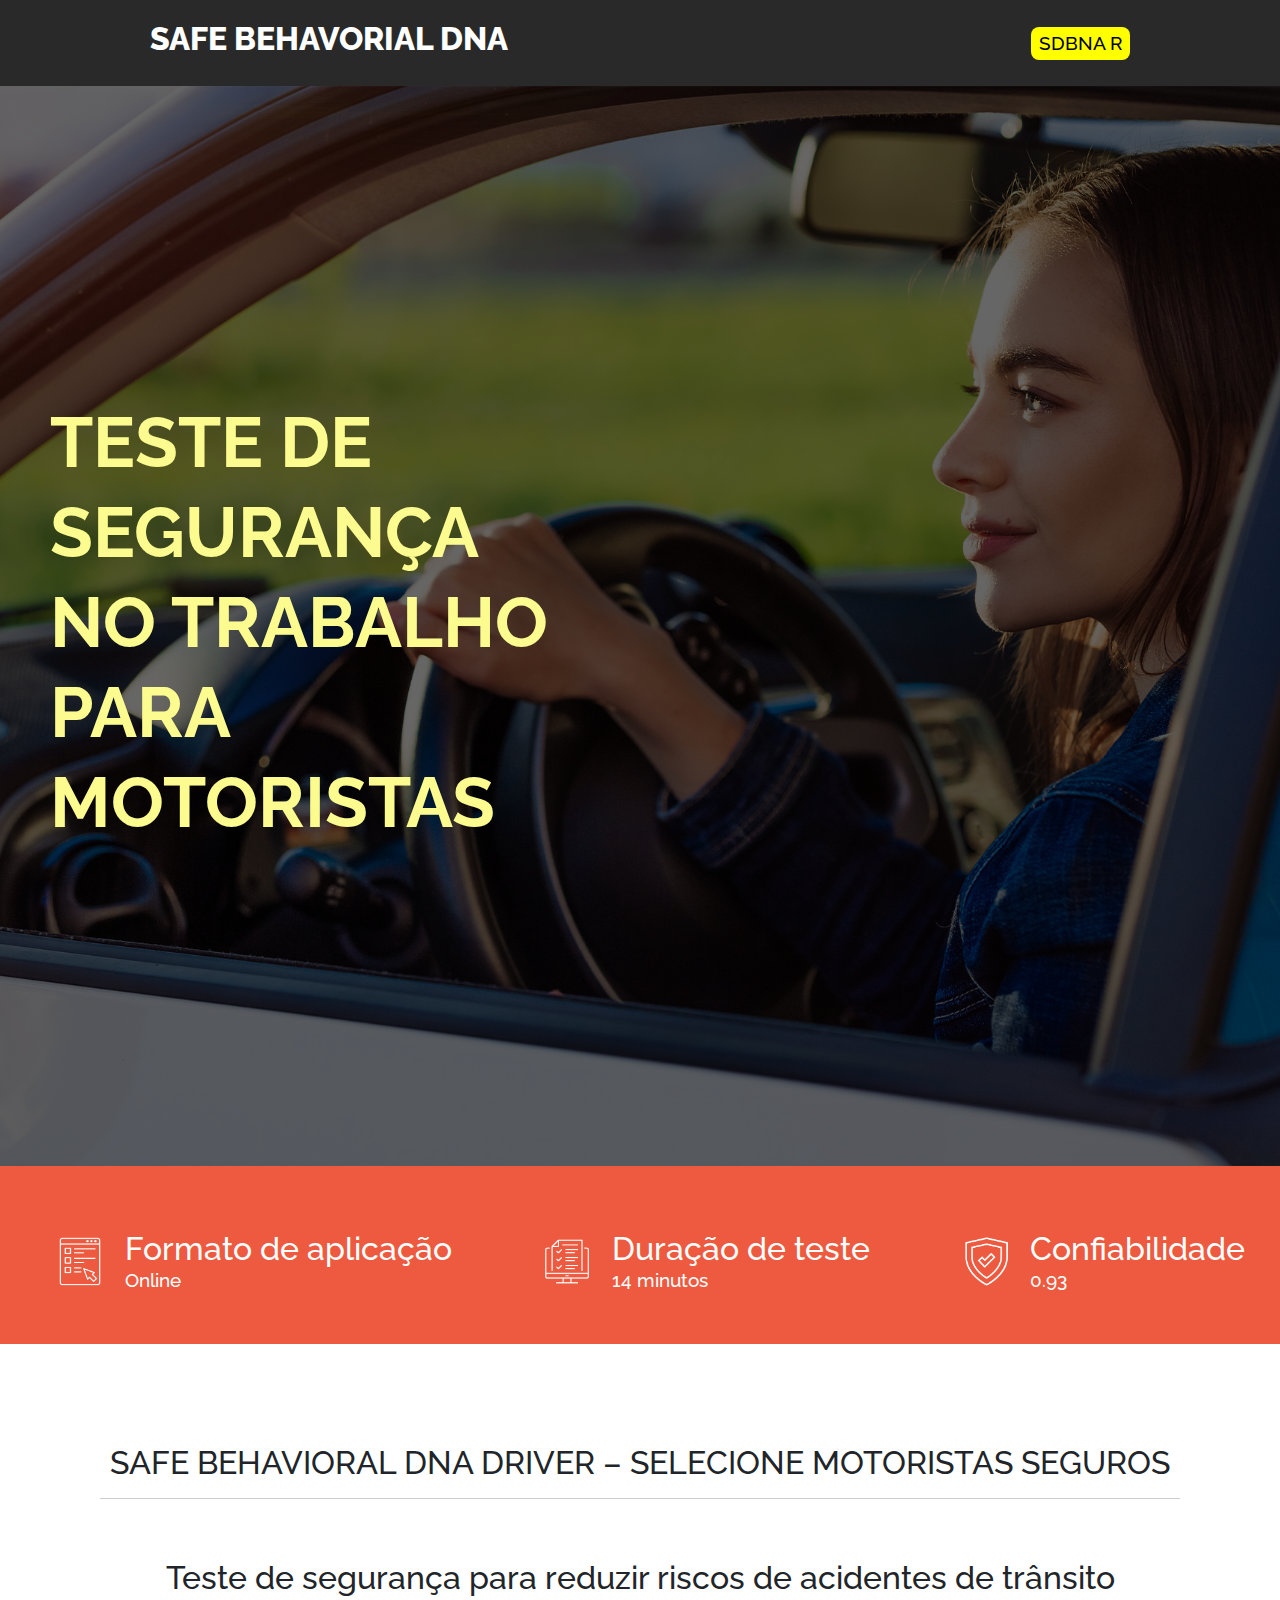
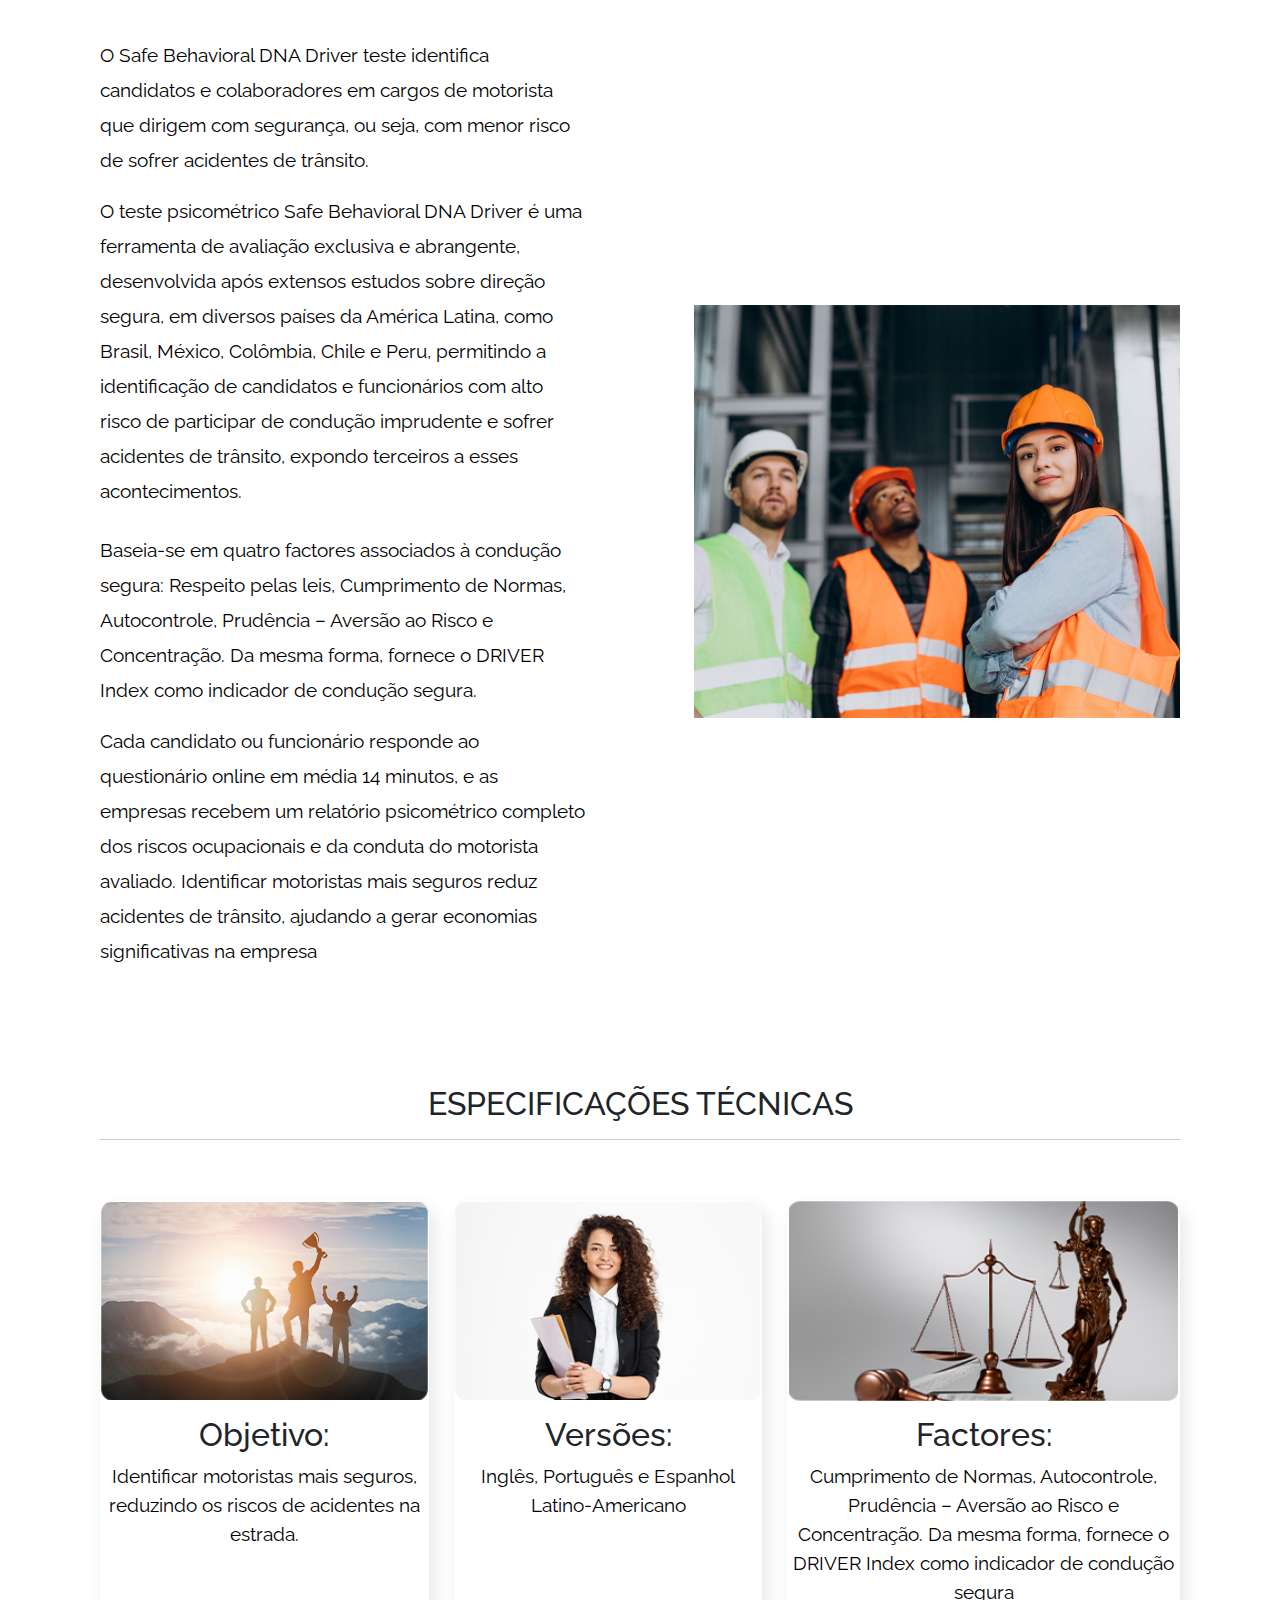
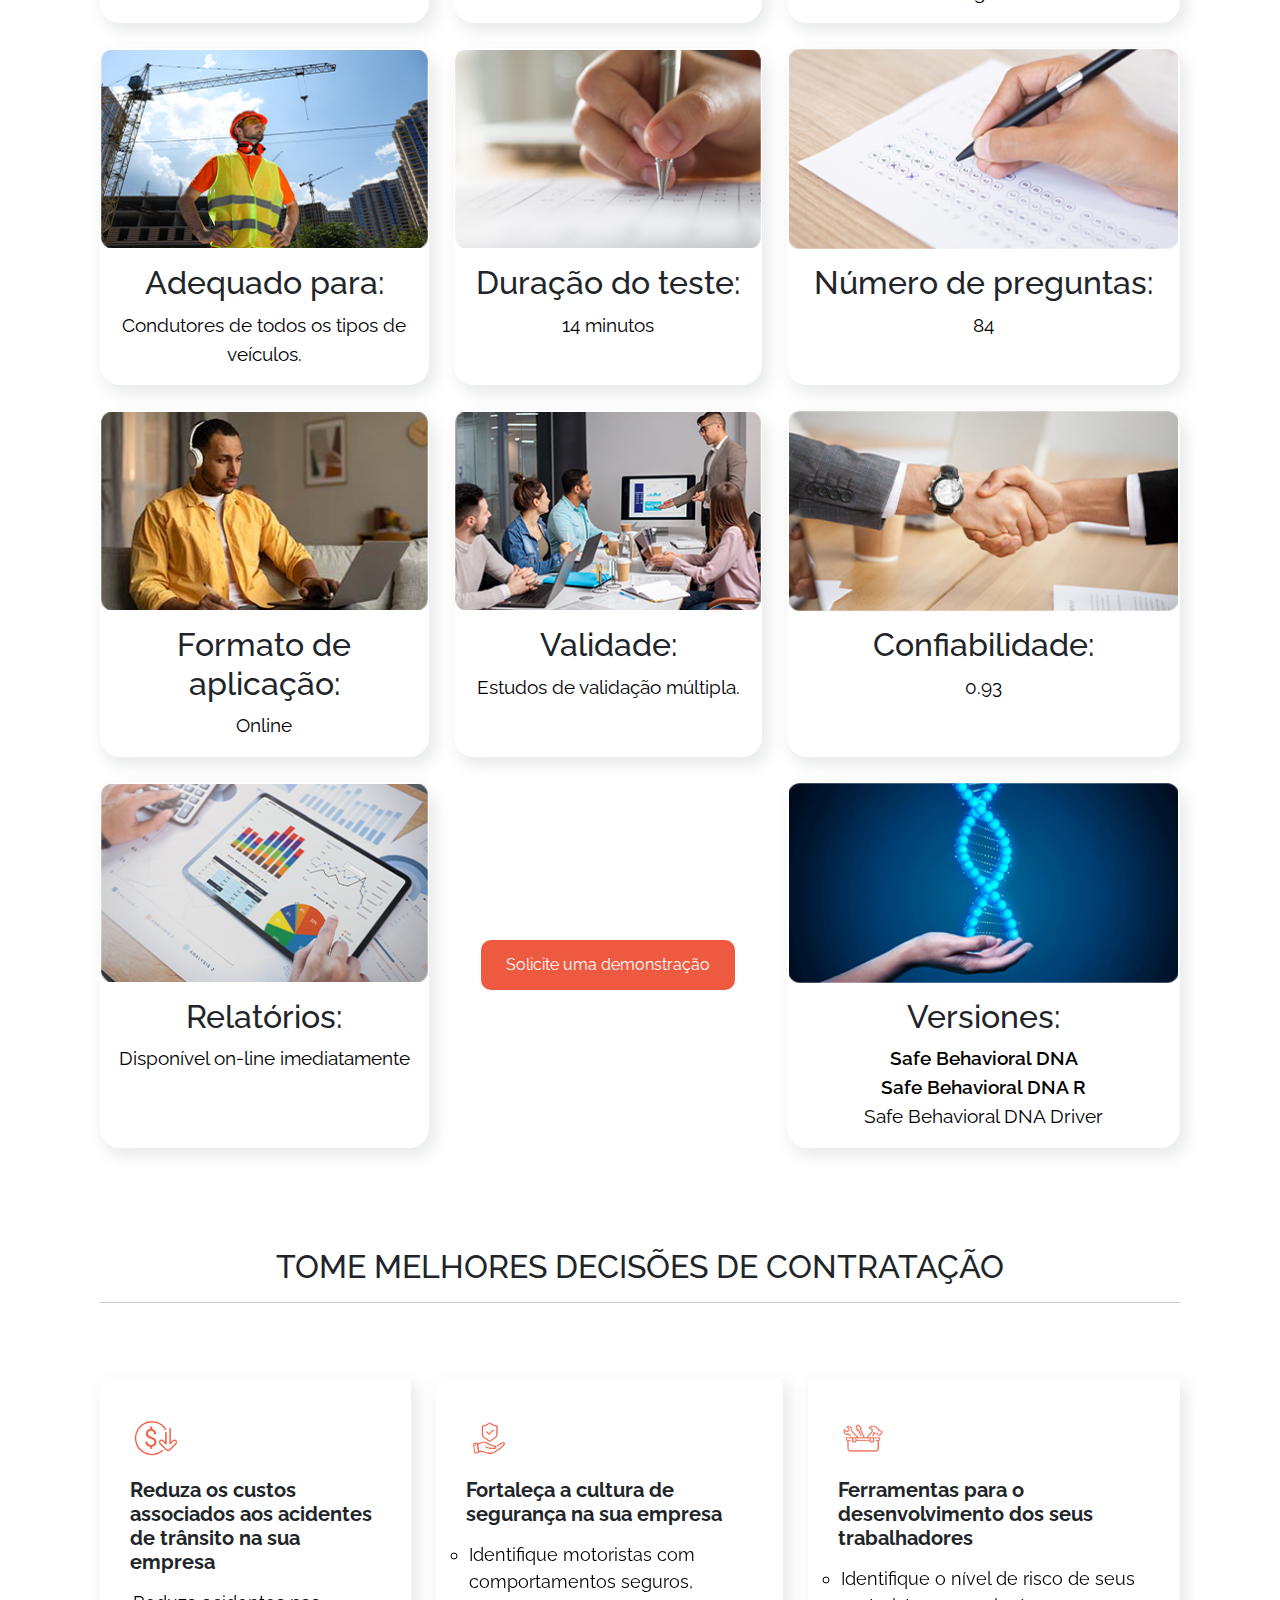
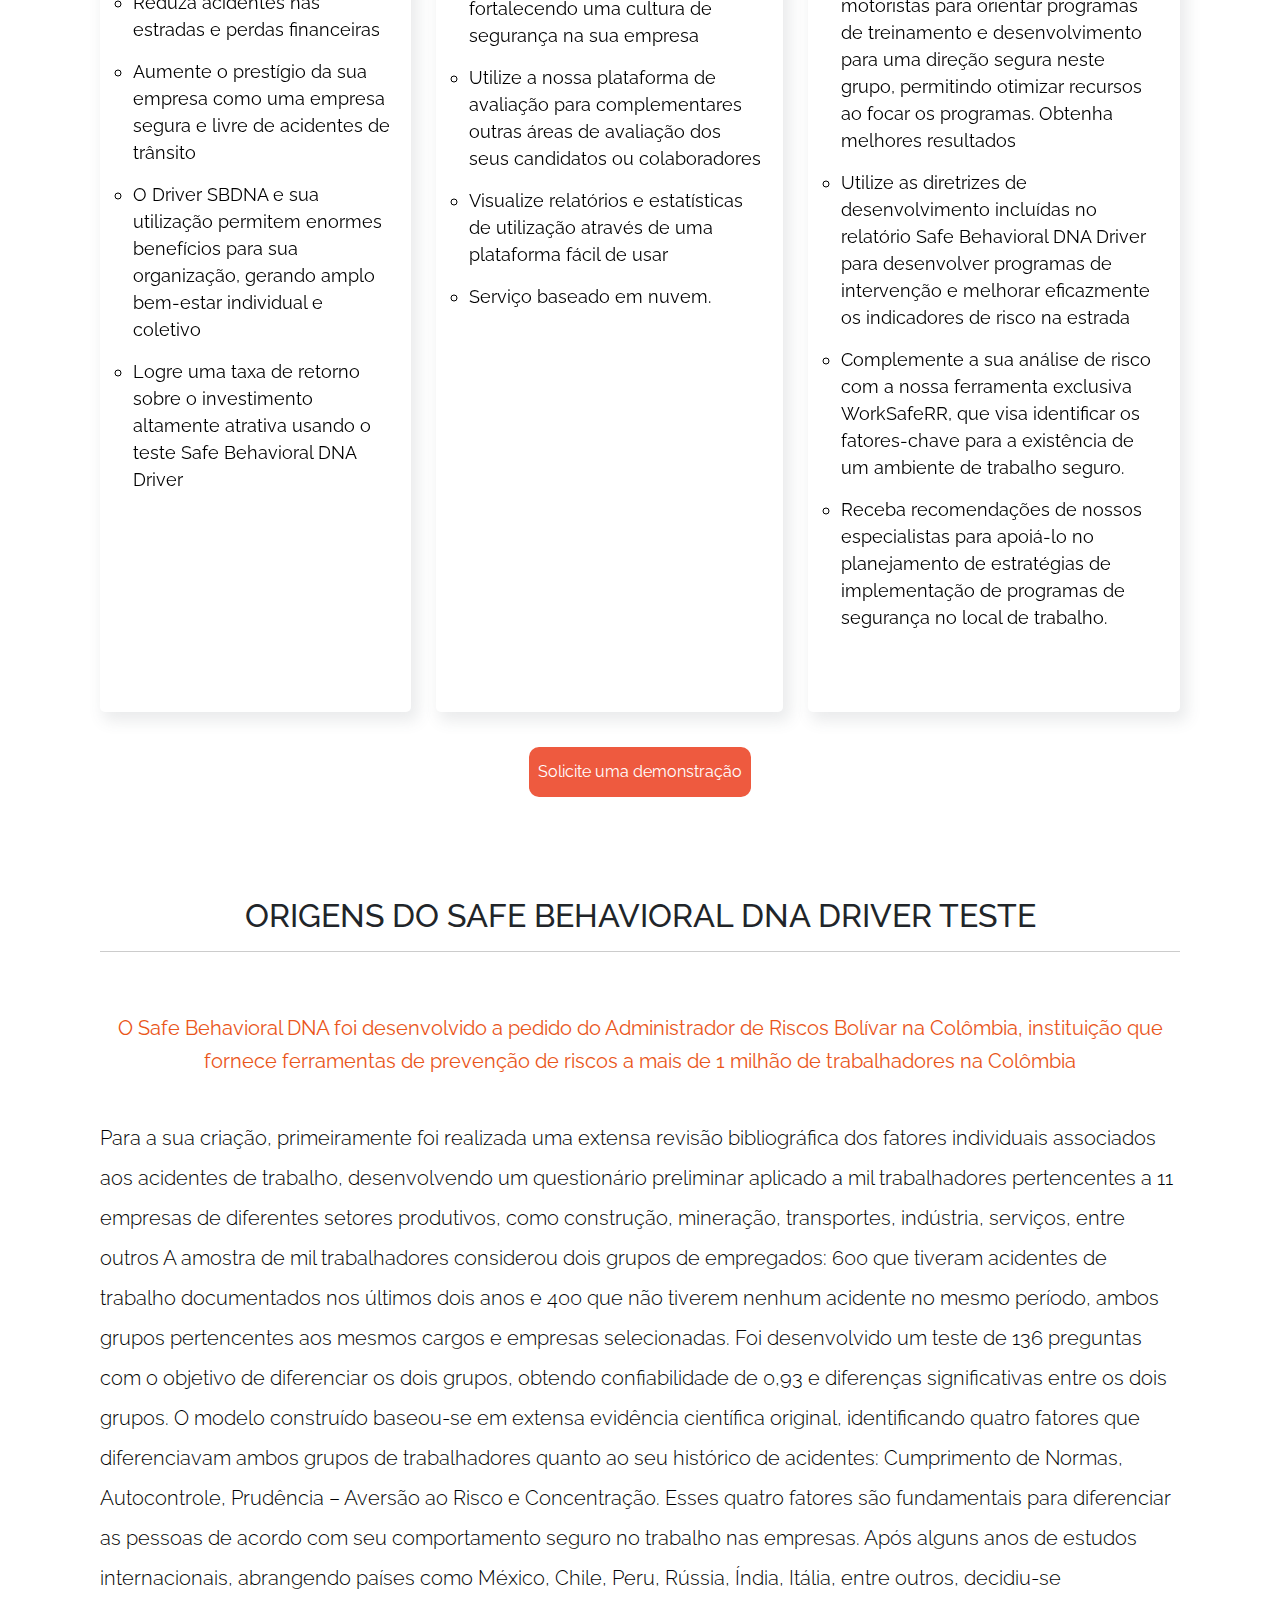
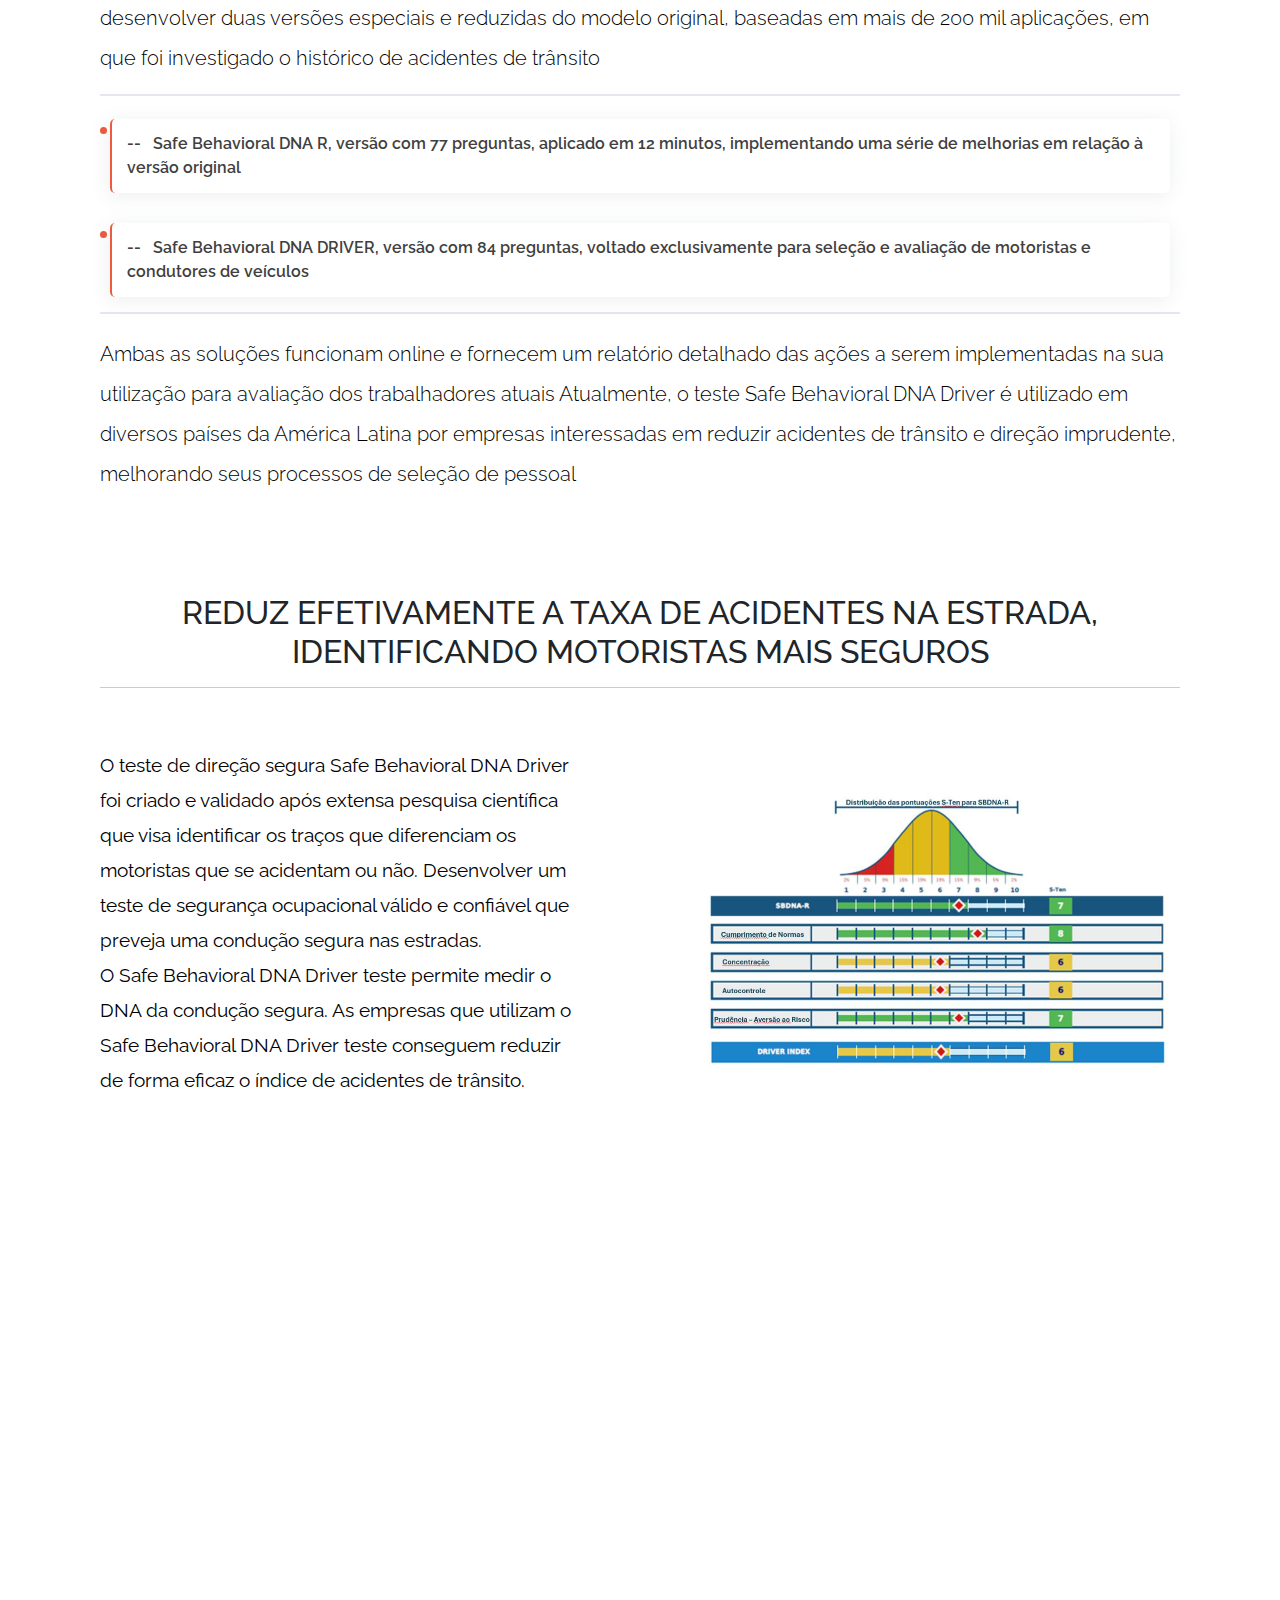
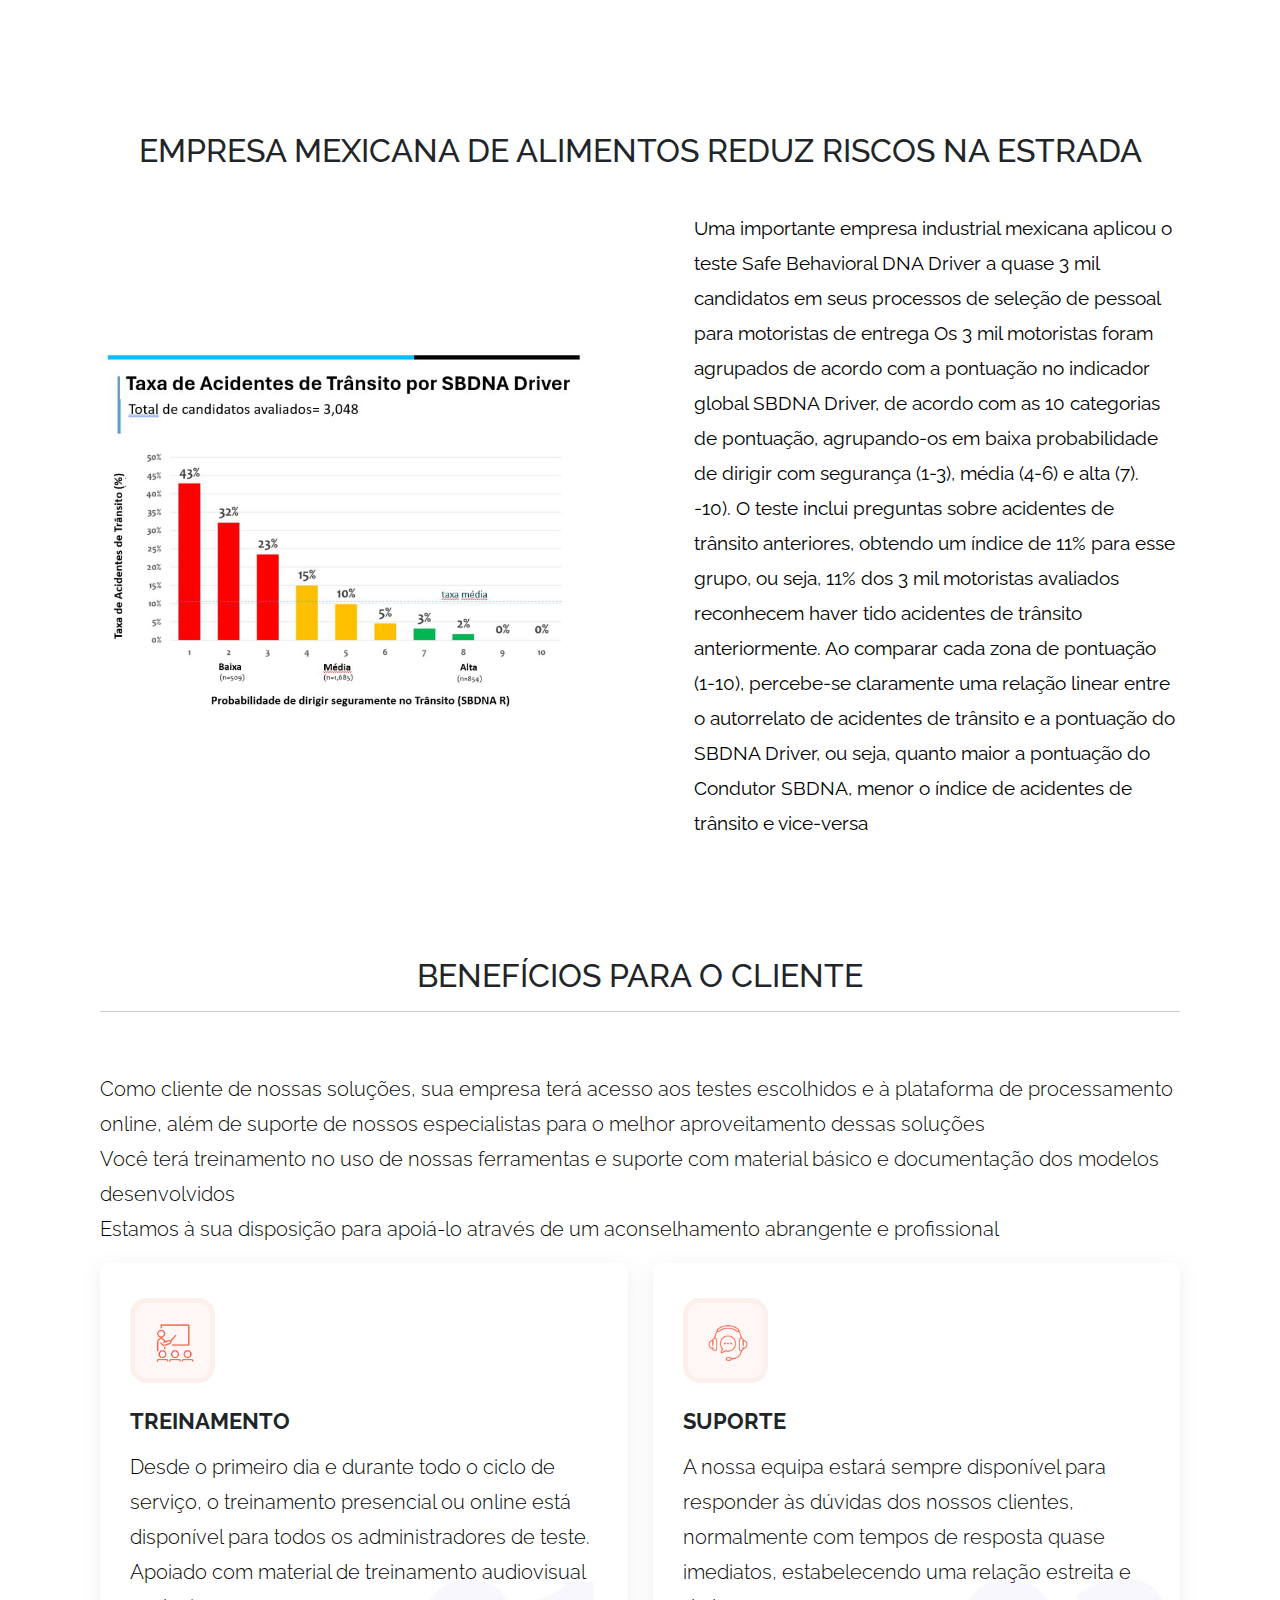
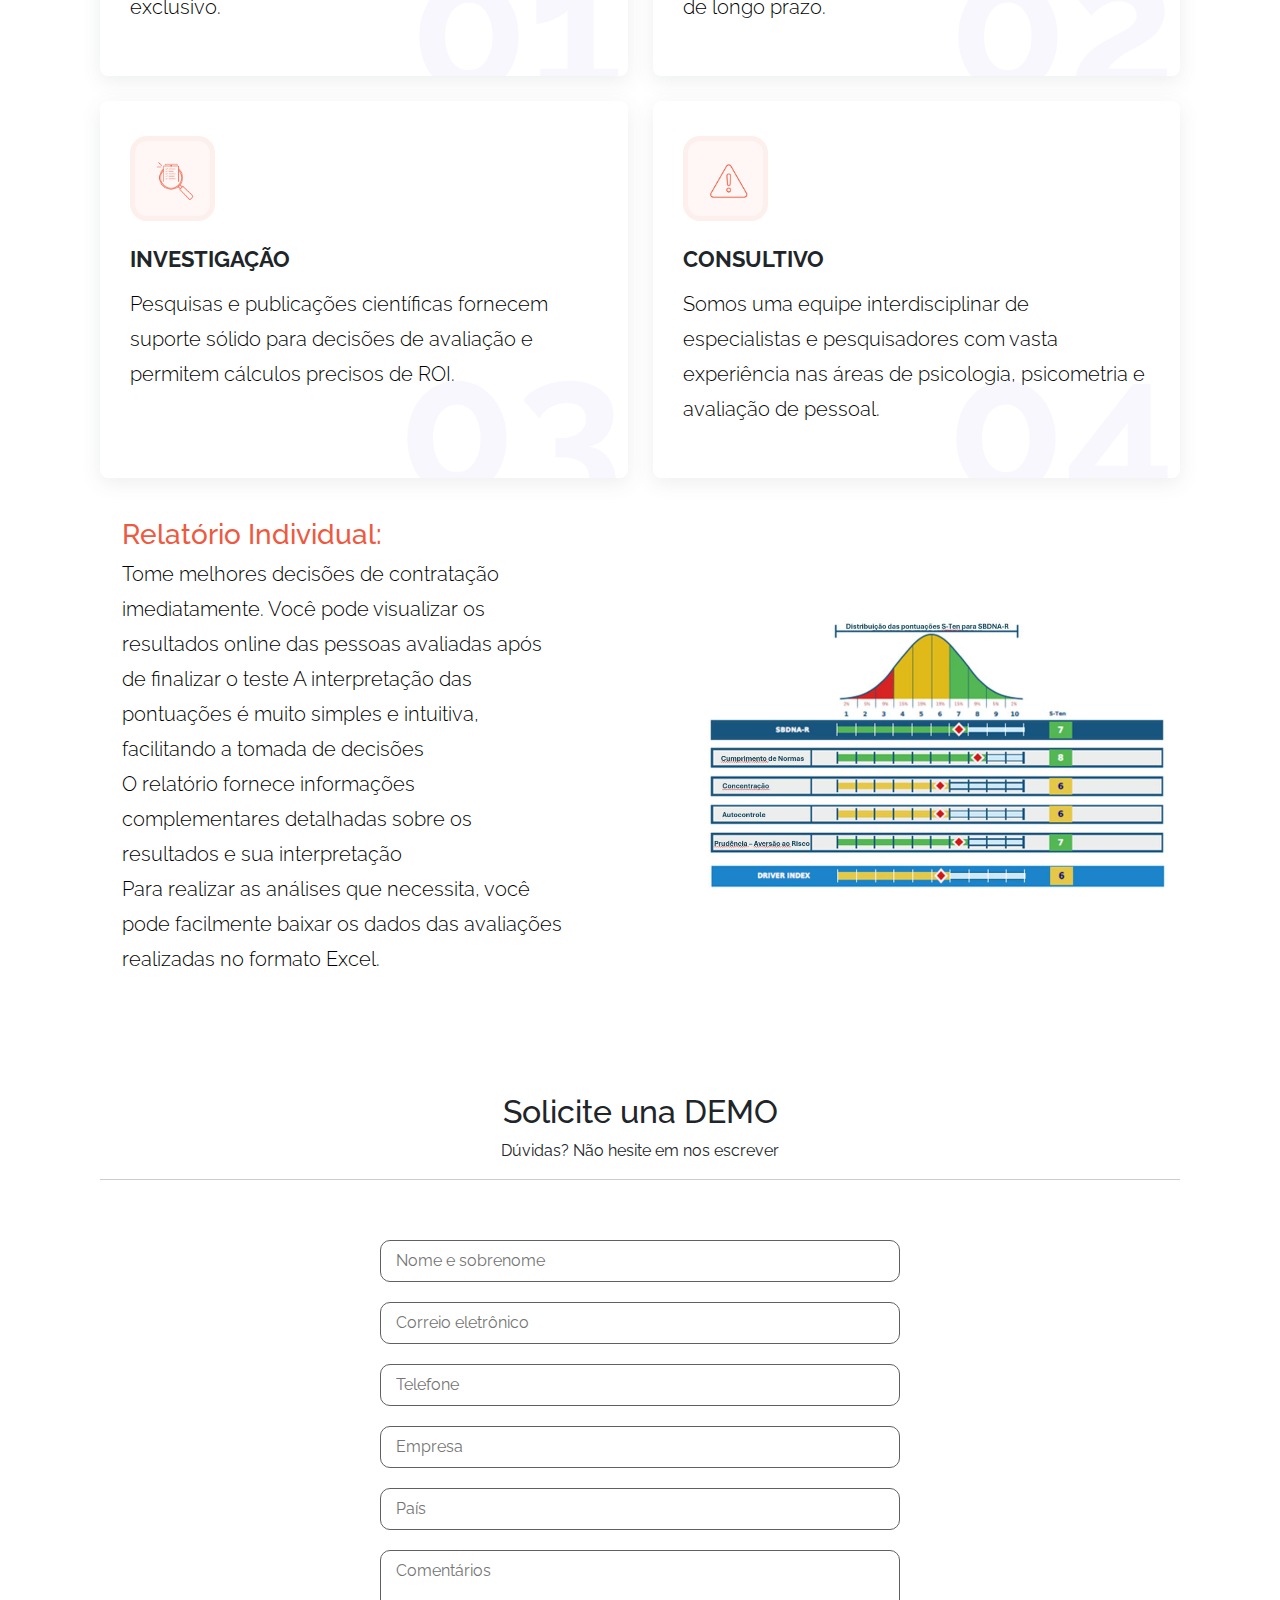
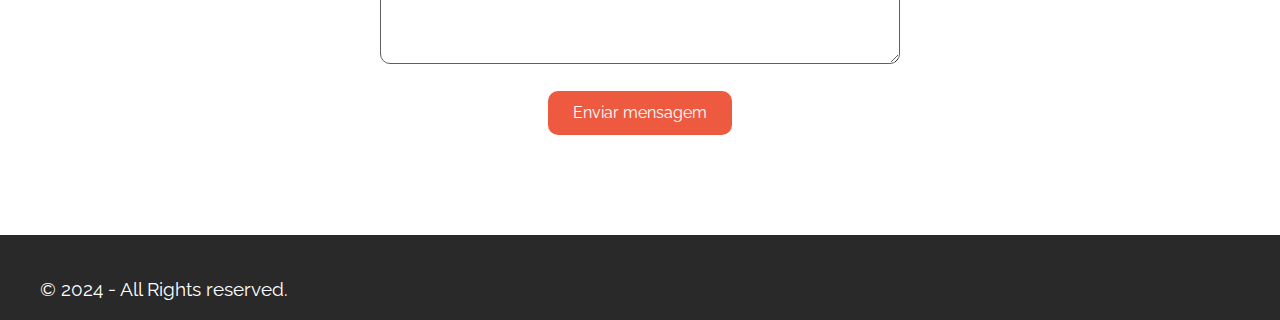
==== commit 0d64aff5: "update" ====
--- a/driver.html
+++ b/driver.html
@@ -1,646 +1,646 @@
-<!DOCTYPE html>
-<html lang="en">
-
-<head>
-    <meta charset="utf-8" />
-    <meta name="viewport" content="width=device-width, initial-scale=1, shrink-to-fit=no" />
-
-    <title>Safe Behavioral DNA Driver – Prueba de seguridad vial</title>
-
-    <link href="https://fonts.googleapis.com/css?family=Raleway:300,400,600,700,800|Work+Sans:300,400,500,600,700"
-        rel="stylesheet" />
-
-    <link rel="stylesheet" href="css/bootstrap.min.css" />
-
-    <link rel="stylesheet" href="https://use.fontawesome.com/releases/v5.2.0/css/all.css"
-        integrity="sha384-hWVjflwFxL6sNzntih27bfxkr27PmbbK/iSvJ+a4+0owXq79v+lsFkW54bOGbiDQ" crossorigin="anonymous" />
-
-    <link rel="stylesheet" href="css/styles.css" />
-
-    <link rel="icon" href="assets/logo.png" type="image/gif" />
-</head>
-
-<body>
-    <header class="header">
-        <h2>SAFE BEHAVORIAL DNA</h2>
-        <a href="./index.html">User</a>
-    </header>
-
-    <div class="heroSection1">
-        <div>
-            <h1> TESTE DE SEGURANÇA NO TRABALHO PARA MOTORISTAS </h1>
-        </div>
-    </div>
-
-    <section class="statics">
-        <div class="staticsList">
-            <div class="listCont">
-                <img src="/assets/application.png" />
-                <div data-wow-delay=".1s">
-                    <h2>Formato de aplicação</h2>
-                    <h3>Online</h3>
-                </div>
-            </div>
-
-            <div class="listCont">
-                <img src="/assets/duration.png" />
-                <div class="stats-list-text" data-wow-delay=".1s">
-                    <h2>Duração de teste</h2>
-                    <h3>14 minutos</h3>
-                </div>
-            </div>
-
-            <div class="listCont">
-                <img src="/assets/reliability.png" />
-                <div class="stats-list-text" data-wow-delay=".1s">
-                    <h2>Confiabilidade</h2>
-                    <h3>0.93</h3>
-                </div>
-            </div>
-        </div>
-    </section>
-
-    <div class="gridPadding">
-        <section class="sectionTop">
-            <h1>Safe Behavioral DNA Driver – Selecione motoristas seguros</h1>
-            <hr class="line" />
-            <div class="bg-grey">
-                <h2>
-                    Teste de segurança para reduzir riscos de acidentes de trânsito </h2>
-                <div class="imgCont">
-                    <div>
-                        <p>
-                            O Safe Behavioral DNA Driver teste identifica candidatos e colaboradores em cargos de
-                            motorista que dirigem com segurança, ou seja, com menor risco de sofrer acidentes de
-                            trânsito.
-                        </p>
-                        <p>
-                            O teste psicométrico Safe Behavioral DNA Driver é uma ferramenta de avaliação exclusiva e
-                            abrangente, desenvolvida após extensos estudos sobre direção segura, em diversos países da
-                            América Latina, como Brasil, México, Colômbia, Chile e Peru, permitindo a identificação de
-                            candidatos e funcionários com alto risco de participar de condução imprudente e sofrer
-                            acidentes de trânsito, expondo terceiros a esses acontecimentos.
-                        </p>
-                        <p class="mt-4">
-                            Baseia-se em quatro factores associados à condução segura: Respeito pelas leis, Cumprimento
-                            de Normas, Autocontrole, Prudência – Aversão ao Risco e Concentração. Da mesma forma,
-                            fornece o DRIVER Index como indicador de condução segura.
-                        </p>
-                        <p>
-                            Cada candidato ou funcionário responde ao questionário online em média 14 minutos, e as
-                            empresas recebem um relatório psicométrico completo dos riscos ocupacionais e da conduta do
-                            motorista avaliado. Identificar motoristas mais seguros reduz acidentes de trânsito,
-                            ajudando a gerar economias significativas na empresa
-                        </p>
-                    </div>
-                    <img src="./assets/reduceRisks.jpg" alt="About image" />
-                </div>
-            </div>
-        </section>
-
-        <section class="sectionTop">
-            <h1>Especificações técnicas</h1>
-            <hr class="line" />
-            <div class="cardFlex">
-
-                <div class="container2">
-                    <div class="wrapper">
-                        <div class="banner-image1"></div>
-                        <div class="cardcontent">
-                            <h2 class=".h2">Objetivo:</h2>
-                            <p>
-                                Identificar motoristas mais seguros, reduzindo os riscos de acidentes na estrada.
-                            </p>
-                        </div>
-                    </div>
-                </div>
-
-                <div class="container2">
-                    <div class="wrapper">
-                        <div class="banner-image2"></div>
-                        <div class="cardcontent">
-                            <h2 class=".h2">Versões:</h2>
-                            <p>Inglês, Português e Espanhol Latino-Americano</p>
-                        </div>
-                    </div>
-                </div>
-                <!-- <div class="container2">
-                    <div class="wrapper">
-                        <div class="banner-image2"></div>
-                        <div class="cardcontent">
-                            <h2 class=".h2">Países donde se ocupa en Latam:</h2>
-                            <p>México, Chile, Colombia, Perú, Brasil, Ecuador, Guatemala, entre otros.</p>
-                        </div>
-                    </div>
-                </div> -->
-
-                <div class="container2">
-                    <div class="wrapper">
-                        <div class="banner-image3"></div>
-                        <div class="cardcontent">
-                            <h2 class=".h2">Factores:</h2>
-                            <p>
-                                Cumprimento de Normas, Autocontrole, Prudência – Aversão ao Risco e Concentração. Da
-                                mesma forma, fornece o DRIVER Index como indicador de condução segura
-                            </p>
-                        </div>
-                    </div>
-                </div>
-
-                <div class="container2">
-                    <div class="wrapper">
-                        <div class="banner-image4"></div>
-                        <div class="cardcontent">
-                            <h2 class=".h2">Adequado para:</h2>
-                            <p>
-                                Condutores de todos os tipos de veículos.
-                            </p>
-                        </div>
-                    </div>
-                </div>
-
-                <div class="container2">
-                    <div class="wrapper">
-                        <div class="banner-image5"></div>
-                        <div class="cardcontent">
-                            <h2 class=".h2">Duração do teste: </h2>
-                            <p>14 minutos</p>
-                        </div>
-                    </div>
-                </div>
-
-                <div class="container2">
-                    <div class="wrapper">
-                        <div class="banner-image6"></div>
-                        <div class="cardcontent">
-                            <h2 class=".h2">Número de preguntas:</h2>
-                            <p>84</p>
-                        </div>
-                    </div>
-                </div>
-
-                <div class="container2">
-                    <div class="wrapper">
-                        <div class="banner-image7"></div>
-                        <div class="cardcontent">
-                            <h2 class=".h2">Formato de aplicação:</h2>
-                            <p>Online</p>
-                        </div>
-                    </div>
-                </div>
-
-                <div class="container2">
-                    <div class="wrapper">
-                        <div class="banner-image8"></div>
-                        <div class="cardcontent">
-                            <h2 class=".h2">Validade:</h2>
-                            <p>Estudos de validação múltipla.</p>
-                        </div>
-                    </div>
-                </div>
-
-                <div class="container2">
-                    <div class="wrapper">
-                        <div class="banner-image9"></div>
-                        <div class="cardcontent">
-                            <h2 class=".h2">Confiabilidade:</h2>
-                            <p>0.93</p>
-                        </div>
-                    </div>
-                </div>
-
-                <div class="container2">
-                    <div class="wrapper">
-                        <div class="banner-image10"></div>
-                        <div class="cardcontent">
-                            <h2 class=".h2">Relatórios:</h2>
-                            <p>Disponível on-line imediatamente</p>
-                        </div>
-                    </div>
-                </div>
-                <button class="solicitaBtn" onclick="scrollToSection('form')">
-                    Solicite uma demonstração
-                </button>
-                <div class="container2">
-                    <div class="wrapper">
-                        <div class="banner-image11"></div>
-                        <div class="cardcontent">
-                            <h2 class=".h2">Versiones:</h2>
-                            <p>
-                                <a class="redirect" href="./index.html">Safe Behavioral DNA</a> <br /> <a class="redirect" href="./index.html"> Safe
-                                    Behavioral DNA R</a> <br />Safe
-                                Behavioral DNA Driver
-                            </p>
-                        </div>
-                    </div>
-                </div>
-            </div>
-        </section>
-
-        <section class="sectionTop">
-            <h1>Tome melhores decisões de contratação</h1>
-            <hr class="line" />
-            <div class="cardFlex">
-                <div class="single-services-item">
-                    <div class="services-icon">
-                        <img src="./assets/reduceCost.png" alt="" />
-                    </div>
-                    <h3>
-                        Reduza os custos associados aos acidentes de trânsito na sua empresa
-                    </h3>
-                    <ul>
-                        <li>
-                            Reduza acidentes nas estradas e perdas financeiras
-                        </li>
-                        <li>
-                            Aumente o prestígio da sua empresa como uma empresa segura e livre de acidentes de trânsito
-                        </li>
-                        <li>
-                            O Driver SBDNA e sua utilização permitem enormes benefícios para sua organização, gerando
-                            amplo bem-estar individual e coletivo
-                        </li>
-                        <li>
-                            Logre uma taxa de retorno sobre o investimento altamente atrativa usando o teste Safe
-                            Behavioral DNA Driver
-                        </li>
-                    </ul>
-                </div>
-                <div class="single-services-item">
-                    <div class="services-icon">
-                        <img src="./assets/strengthenSafety.png" alt="" />
-                    </div>
-                    <h3>Fortaleça a cultura de segurança na sua empresa</h3>
-                    <ul>
-                        <li>Identifique motoristas com comportamentos seguros, fortalecendo uma cultura de segurança na
-                            sua empresa
-                        </li>
-                        <li>Utilize a nossa plataforma de avaliação para complementares outras áreas de avaliação dos
-                            seus candidatos ou colaboradores</li>
-                        <li>Visualize relatórios e estatísticas de utilização através de uma plataforma fácil de usar
-                        </li>
-                        <li>Serviço baseado em nuvem.</li>
-                    </ul>
-                </div>
-                <div class="single-services-item">
-                    <div class="services-icon">
-                        <img src="./assets/ToolsDevelopers.png" alt="" />
-                    </div>
-                    <h3>Ferramentas para o desenvolvimento dos seus trabalhadores</h3>
-                    <ul>
-                        <li>Identifique o nível de risco de seus motoristas para orientar programas de treinamento e
-                            desenvolvimento para uma direção segura neste grupo, permitindo otimizar recursos ao focar
-                            os programas. Obtenha melhores resultados
-                        </li>
-                        <li>Utilize as diretrizes de desenvolvimento incluídas no relatório Safe Behavioral DNA Driver
-                            para desenvolver programas de intervenção e melhorar eficazmente os indicadores de risco na
-                            estrada
-                        </li>
-                        <li>Complemente a sua análise de risco com a nossa ferramenta exclusiva WorkSafeRR, que visa
-                            identificar os fatores-chave para a existência de um ambiente de trabalho seguro.</li>
-                        <li>Receba recomendações de nossos especialistas para apoiá-lo no planejamento de estratégias de
-                            implementação de programas de segurança no local de trabalho.</li>
-                    </ul>
-                </div>
-            </div>
-            <div class="btnCont">
-                <button class="solicitaBtn" onclick="scrollToSection('form')">
-                    Solicite uma demonstração
-                </button>
-            </div>
-        </section>
-
-        <section class="sectionTop">
-            <h1>Origens do Safe Behavioral DNA Driver teste</h1>
-            <hr class="line" />
-            <div class="story_details pBlack">
-                <h4>
-                    O Safe Behavioral DNA foi desenvolvido a pedido do Administrador de Riscos Bolívar na Colômbia,
-                    instituição que fornece ferramentas de prevenção de riscos a mais de 1 milhão de trabalhadores na
-                    Colômbia
-                </h4>
-                <p class="storyPara">
-                    Para a sua criação, primeiramente foi realizada uma extensa revisão bibliográfica dos fatores
-                    individuais associados aos acidentes de trabalho, desenvolvendo um questionário preliminar aplicado
-                    a mil trabalhadores pertencentes a 11 empresas de diferentes setores produtivos, como construção,
-                    mineração, transportes, indústria, serviços, entre outros
-                    A amostra de mil trabalhadores considerou dois grupos de empregados: 600 que tiveram acidentes de
-                    trabalho documentados nos últimos dois anos e 400 que não tiverem nenhum acidente no mesmo período,
-                    ambos grupos pertencentes aos mesmos cargos e empresas selecionadas.
-                    Foi desenvolvido um teste de 136 preguntas com o objetivo de diferenciar os dois grupos, obtendo
-                    confiabilidade de 0,93 e diferenças significativas entre os dois grupos. O modelo construído
-                    baseou-se em extensa evidência científica original, identificando quatro fatores que diferenciavam
-                    ambos grupos de trabalhadores quanto ao seu histórico de acidentes: Cumprimento de Normas,
-                    Autocontrole, Prudência – Aversão ao Risco e Concentração.
-                    Esses quatro fatores são fundamentais para diferenciar as pessoas de acordo com seu comportamento
-                    seguro no trabalho nas empresas.
-                    Após alguns anos de estudos internacionais, abrangendo países como México, Chile, Peru, Rússia,
-                    Índia, Itália, entre outros, decidiu-se desenvolver duas versões especiais e reduzidas do modelo
-                    original, baseadas em mais de 200 mil aplicações, em que foi investigado o histórico de acidentes de
-                    trânsito
-                </p>
-                <ul class="features-list">
-                    <a href="./index.html">
-
-                        <li style="color: black; width: 80vw">
-                            <span>
-                                -- &nbsp; Safe Behavioral DNA R, versão com 77 preguntas, aplicado em 12 minutos,
-                                implementando uma série de melhorias em relação à versão original
-                            </span>
-                        </li>
-                    </a>
-                    <li style="margin-top: 20px; color: black; width: 80vw">
-                        <span>
-                            -- &nbsp; Safe Behavioral DNA DRIVER, versão com 84 preguntas, voltado exclusivamente para
-                            seleção e avaliação de motoristas e condutores de veículos
-                        </span>
-                    </li>
-                </ul>
-                <p>
-                    Ambas as soluções funcionam online e fornecem um relatório detalhado das ações a serem implementadas
-                    na sua utilização para avaliação dos trabalhadores atuais
-                    Atualmente, o teste Safe Behavioral DNA Driver é utilizado em diversos países da América Latina por
-                    empresas interessadas em reduzir acidentes de trânsito e direção imprudente, melhorando seus
-                    processos de seleção de pessoal
-                </p>
-            </div>
-        </section>
-
-        <section class="sectionTop">
-            <h1>
-                Reduz efetivamente a taxa de acidentes na estrada, identificando motoristas mais seguros
-            </h1>
-            <hr class="line" />
-            <div class="imgCont">
-                <div>
-                    <p>
-                        O teste de direção segura Safe Behavioral DNA Driver foi criado e validado após extensa pesquisa
-                        científica que visa identificar os traços que diferenciam os motoristas que se acidentam ou não.
-                        Desenvolver um teste de segurança ocupacional válido e confiável que preveja uma condução segura
-                        nas estradas. <br />
-                        O Safe Behavioral DNA Driver teste permite medir o DNA da condução segura. As empresas que
-                        utilizam o Safe Behavioral DNA Driver teste conseguem reduzir de forma eficaz o índice de
-                        acidentes de trânsito.
-                    </p>
-                </div>
-                <img src="./assets/driverReport.PNG" />
-            </div>
-        </section>
-    </div>
-
-    <section class="sectionTop">
-        <div class="bgBanner">
-            <div class="gridPadding">
-                <div class="section-title">
-                    <h2>
-                        Fatores associados à direção segura</h2>
-                    <hr class="right" />
-                </div>
-                <div class="iconFlex">
-                    <div class="iconList">
-                        <img src="./assets/Regulatory.png" />
-                        <p>Cumprimento de Normas</p>
-                    </div>
-                    <div class="iconList">
-                        <img src="./assets/Autocontrol.png" />
-                        <p>Auto-controle</p>
-                    </div>
-                    <div class="iconList">
-                        <img src="./assets/Prudence-Aversion to Risl.png" />
-                        <p><b> Prudência </b>- Aversão ao Risco</p>
-                    </div>
-                    <div class="iconList">
-                        <img src="./assets/concentration.png" />
-                        <p>Concentração</p>
-                    </div>
-                </div>
-            </div>
-        </div>
-    </section>
-
-    <div class="gridPadding">
-        <section class="sectionTop">
-            <h1 class="centerText">EMPRESA MEXICANA DE ALIMENTOS REDUZ RISCOS NA ESTRADA</h1>
-            <div class="imgCont">
-                <img src="./assets/driverRating.PNG" alt="">
-                <div>
-                    <p>
-                        Uma importante empresa industrial mexicana aplicou o teste Safe Behavioral DNA Driver a quase 3
-                        mil candidatos em seus processos de seleção de pessoal para motoristas de entrega
-
-                        Os 3 mil motoristas foram agrupados de acordo com a pontuação no indicador global SBDNA Driver,
-                        de acordo com as 10 categorias de pontuação, agrupando-os em baixa probabilidade de dirigir com
-                        segurança (1-3), média (4-6) e alta (7). -10).
-
-                        O teste inclui preguntas sobre acidentes de trânsito anteriores, obtendo um índice de 11% para
-                        esse grupo, ou seja, 11% dos 3 mil motoristas avaliados reconhecem haver tido acidentes de
-                        trânsito anteriormente.
-                        Ao comparar cada zona de pontuação (1-10), percebe-se claramente uma relação linear entre o
-                        autorrelato de acidentes de trânsito e a pontuação do SBDNA Driver, ou seja, quanto maior a
-                        pontuação do Condutor SBDNA, menor o índice de acidentes de trânsito e vice-versa
-
-
-                    </p>
-                </div>
-            </div>
-        </section>
-        <section class="sectionTop">
-            <h1>Benefícios para o cliente</h1>
-            <hr class="line" />
-            <div class="paras">
-                <p>
-                    Como cliente de nossas soluções, sua empresa terá acesso aos testes escolhidos e à plataforma de
-                    processamento online, além de suporte de nossos especialistas para o melhor aproveitamento dessas
-                    soluções <br />
-                    Você terá treinamento no uso de nossas ferramentas e suporte com material básico e documentação dos
-                    modelos desenvolvidos
-                    <br />
-                    Estamos à sua disposição para apoiá-lo através de um aconselhamento abrangente e profissional
-                </p>
-                <div class="workprocessCont">
-                    <div class="workprocess-single-item">
-                        <div class="workprocess-icon-box">
-                            <img src="./assets/training.png" style="width: 50px; height: 50px; object-fit: contain"
-                                alt="icon" />
-                        </div>
-                        <div class="workprocess-info">
-                            <h3>TREINAMENTO</h3>
-                            <p>
-                                Desde o primeiro dia e durante todo o ciclo de serviço, o treinamento presencial ou
-                                online está disponível para todos os administradores de teste. Apoiado com material de
-                                treinamento audiovisual exclusivo.
-                            </p>
-                        </div>
-                        <div class="workprocess-number-bg"><span>01</span></div>
-                    </div>
-                    <div class="workprocess-single-item">
-                        <div class="workprocess-icon-box">
-                            <img src="./assets/support.png" alt="icon"
-                                style="width: 50px; height: 50px; object-fit: contain" />
-                        </div>
-                        <div class="workprocess-info">
-                            <h3>SUPORTE</h3>
-                            <p>
-                                A nossa equipa estará sempre disponível para responder às dúvidas dos nossos clientes,
-                                normalmente com tempos de resposta quase imediatos, estabelecendo uma relação estreita e
-                                de longo prazo.
-                            </p>
-                        </div>
-                        <div class="workprocess-number-bg"><span>02</span></div>
-                    </div>
-                    <div class="workprocess-single-item">
-                        <div class="workprocess-icon-box">
-                            <img src="./assets/INVESTIGACIÓN.png" alt="icon"
-                                style="width: 50px; height: 50px; object-fit: contain" />
-                        </div>
-                        <div class="workprocess-info">
-                            <h3>INVESTIGAÇÃO</h3>
-                            <p>
-                                Pesquisas e publicações científicas fornecem suporte sólido para decisões de avaliação e
-                                permitem cálculos precisos de ROI.
-                            </p>
-                        </div>
-                        <div class="workprocess-number-bg"><span>03</span></div>
-                    </div>
-                    <div class="workprocess-single-item">
-                        <div class="workprocess-icon-box">
-                            <img src="./assets/ADVISORY.png" alt="icon"
-                                style="width: 50px; height: 50px; object-fit: contain" />
-                        </div>
-                        <div class="workprocess-info">
-                            <h3>CONSULTIVO</h3>
-                            <p>
-                                Somos uma equipe interdisciplinar de especialistas e pesquisadores com vasta experiência
-                                nas áreas de psicologia, psicometria e avaliação de pessoal.
-                            </p>
-                        </div>
-                        <div class="workprocess-number-bg"><span>04</span></div>
-                    </div>
-                </div>
-                <div class="imgCont2">
-                    <div class="imgCont2in">
-                        <h3>Relatório Individual:</h3>
-                        <p>
-                            Tome melhores decisões de contratação imediatamente. Você pode visualizar os resultados
-                            online das pessoas avaliadas após de finalizar o teste
-                            A interpretação das pontuações é muito simples e intuitiva, facilitando a tomada de decisões
-                            <br />
-                            O relatório fornece informações complementares detalhadas sobre os resultados e sua
-                            interpretação
-                            <br />
-                            Para realizar as análises que necessita, você pode facilmente baixar os dados das avaliações
-                            realizadas no formato Excel.
-                        </p>
-                    </div>
-                    <img src="./assets/driverReport.PNG" alt="" style="object-fit: contain" class="imgCont2in1" />
-                </div>
-            </div>
-        </section>
-
-        <section class="sectionTop" id="form">
-            <h2 class="centerText">Solicite una DEMO</h2>
-            <p class="centerText">Dúvidas? Não hesite em nos escrever</p>
-            <hr class="line" />
-            <form class="solicitaForm">
-                <div class="formGroup">
-                    <input type="text" class="formControl" name="fullName" id="name" placeholder="Nome e sobrenome"
-                        required />
-                </div>
-                <div class="formGroup">
-                    <input type="email" class="formControl" name="email" id="email" placeholder="Correio eletrônico"
-                        required />
-                </div>
-                <div class="formGroup">
-                    <input type="text" class="formControl" name="phoneNo" id="phone" placeholder="Telefone" required />
-                </div>
-                <div class="formGroup">
-                    <input type="text" class="formControl" name="Country" id="country" placeholder="Empresa" required />
-                </div>
-                <div class="formGroup">
-                    <input type="text" class="formControl" name="Company" id="company" placeholder="País" required />
-                </div>
-                <div class="formGroup">
-                    <textarea class="formControl" name="Mensaje" id="message" rows="4" placeholder="Comentários "
-                        required></textarea>
-                </div>
-                <button class="sendBtn" type="button" id="sendBtn">Enviar mensagem</button>
-            </form>
-        </section>
-    </div>
-
-    <div id="footer">
-        <p>© 2024 - All Rights reserved.</p>
-        <div class="footerIcons">
-            <a href="https://www.facebook.com/VyAconsultoresGroup?
-      mibextid=ZbWKwL" target="_blank">
-                <i class="fab fa-facebook-f"></i>
-            </a>
-            <a href="https://www.linkedin.com/company/vya-consultores-limitada/" target="_blank">
-                <i class="fab fa-linkedin"></i>
-            </a>
-        </div>
-    </div>
-
-    <script>
-        function scrollToSection(sectionId) {
-            var section = document.getElementById(sectionId);
-            if (section) {
-                section.scrollIntoView({ behavior: "smooth", block: "start" });
-            }
-        }
-
-        const getname = document.getElementById('name')
-        const getemail = document.getElementById('email')
-        const getphone = document.getElementById('phone')
-        const getcountry = document.getElementById('country')
-        const getcompany = document.getElementById('company')
-        const getmessage = document.getElementById('message')
-
-        const sendBtn = document.getElementById('sendBtn');
-
-        sendBtn.addEventListener('click', sendmail)
-
-        async function sendmail() {
-            try {
-                const name = getname.value;
-                const email = getemail.value;
-                const phone = getphone.value;
-                const country = getcountry.value;
-                const company = getcompany.value;
-                const message = getmessage.value;
-
-                if (name === '' || email === '' || phone === '' || country === '' || company === '' || message === '') {
-                    alert('Faltan campos obligatorios')
-                }
-                const apiUrl = "https://safety-email-api.vercel.app/api/sendmail";
-                const postData = {
-                    name,
-                    email,
-                    phone,
-                    company,
-                    country,
-                    message,
-                };
-
-                console.log(postData);
-
-                const requestOptions = {
-                    method: 'POST',
-                    headers: {
-                        "Content-type": "application/json; charset=UTF-8"
-                    },
-                    body: JSON.stringify(postData)
-                };
-                const response = await fetch(apiUrl, requestOptions);
-                if (!response.status) {
-                    console.log(response);
-                }
-                console.log(response);
-            } catch (error) {
-                console.error('Fetch error:', error.message);
-            }
-        }
-
-    </script>
-</body>
-
+<!DOCTYPE html>
+<html lang="en">
+
+<head>
+    <meta charset="utf-8" />
+    <meta name="viewport" content="width=device-width, initial-scale=1, shrink-to-fit=no" />
+
+    <title>Safe Behavioral DNA Driver – Prueba de seguridad vial</title>
+
+    <link href="https://fonts.googleapis.com/css?family=Raleway:300,400,600,700,800|Work+Sans:300,400,500,600,700"
+        rel="stylesheet" />
+
+    <link rel="stylesheet" href="css/bootstrap.min.css" />
+
+    <link rel="stylesheet" href="https://use.fontawesome.com/releases/v5.2.0/css/all.css"
+        integrity="sha384-hWVjflwFxL6sNzntih27bfxkr27PmbbK/iSvJ+a4+0owXq79v+lsFkW54bOGbiDQ" crossorigin="anonymous" />
+
+    <link rel="stylesheet" href="css/styles.css" />
+
+    <link rel="icon" href="assets/logo.png" type="image/gif" />
+</head>
+
+<body>
+    <header class="header">
+        <h2>SAFE BEHAVORIAL DNA</h2>
+        <a href="./index.html">SDBNA R</a>
+    </header>
+
+    <div class="heroSection1">
+        <div>
+            <h1> TESTE DE SEGURANÇA NO TRABALHO PARA MOTORISTAS </h1>
+        </div>
+    </div>
+
+    <section class="statics">
+        <div class="staticsList">
+            <div class="listCont">
+                <img src="/assets/application.png" />
+                <div data-wow-delay=".1s">
+                    <h2>Formato de aplicação</h2>
+                    <h3>Online</h3>
+                </div>
+            </div>
+
+            <div class="listCont">
+                <img src="/assets/duration.png" />
+                <div class="stats-list-text" data-wow-delay=".1s">
+                    <h2>Duração de teste</h2>
+                    <h3>14 minutos</h3>
+                </div>
+            </div>
+
+            <div class="listCont">
+                <img src="/assets/reliability.png" />
+                <div class="stats-list-text" data-wow-delay=".1s">
+                    <h2>Confiabilidade</h2>
+                    <h3>0.93</h3>
+                </div>
+            </div>
+        </div>
+    </section>
+
+    <div class="gridPadding">
+        <section class="sectionTop">
+            <h1>Safe Behavioral DNA Driver – Selecione motoristas seguros</h1>
+            <hr class="line" />
+            <div class="bg-grey">
+                <h2>
+                    Teste de segurança para reduzir riscos de acidentes de trânsito </h2>
+                <div class="imgCont">
+                    <div>
+                        <p>
+                            O Safe Behavioral DNA Driver teste identifica candidatos e colaboradores em cargos de
+                            motorista que dirigem com segurança, ou seja, com menor risco de sofrer acidentes de
+                            trânsito.
+                        </p>
+                        <p>
+                            O teste psicométrico Safe Behavioral DNA Driver é uma ferramenta de avaliação exclusiva e
+                            abrangente, desenvolvida após extensos estudos sobre direção segura, em diversos países da
+                            América Latina, como Brasil, México, Colômbia, Chile e Peru, permitindo a identificação de
+                            candidatos e funcionários com alto risco de participar de condução imprudente e sofrer
+                            acidentes de trânsito, expondo terceiros a esses acontecimentos.
+                        </p>
+                        <p class="mt-4">
+                            Baseia-se em quatro factores associados à condução segura: Respeito pelas leis, Cumprimento
+                            de Normas, Autocontrole, Prudência – Aversão ao Risco e Concentração. Da mesma forma,
+                            fornece o DRIVER Index como indicador de condução segura.
+                        </p>
+                        <p>
+                            Cada candidato ou funcionário responde ao questionário online em média 14 minutos, e as
+                            empresas recebem um relatório psicométrico completo dos riscos ocupacionais e da conduta do
+                            motorista avaliado. Identificar motoristas mais seguros reduz acidentes de trânsito,
+                            ajudando a gerar economias significativas na empresa
+                        </p>
+                    </div>
+                    <img src="./assets/reduceRisks.jpg" alt="About image" />
+                </div>
+            </div>
+        </section>
+
+        <section class="sectionTop">
+            <h1>Especificações técnicas</h1>
+            <hr class="line" />
+            <div class="cardFlex">
+
+                <div class="container2">
+                    <div class="wrapper">
+                        <div class="banner-image1"></div>
+                        <div class="cardcontent">
+                            <h2 class=".h2">Objetivo:</h2>
+                            <p>
+                                Identificar motoristas mais seguros, reduzindo os riscos de acidentes na estrada.
+                            </p>
+                        </div>
+                    </div>
+                </div>
+
+                <div class="container2">
+                    <div class="wrapper">
+                        <div class="banner-image2"></div>
+                        <div class="cardcontent">
+                            <h2 class=".h2">Versões:</h2>
+                            <p>Inglês, Português e Espanhol Latino-Americano</p>
+                        </div>
+                    </div>
+                </div>
+                <!-- <div class="container2">
+                    <div class="wrapper">
+                        <div class="banner-image2"></div>
+                        <div class="cardcontent">
+                            <h2 class=".h2">Países donde se ocupa en Latam:</h2>
+                            <p>México, Chile, Colombia, Perú, Brasil, Ecuador, Guatemala, entre otros.</p>
+                        </div>
+                    </div>
+                </div> -->
+
+                <div class="container2">
+                    <div class="wrapper">
+                        <div class="banner-image3"></div>
+                        <div class="cardcontent">
+                            <h2 class=".h2">Factores:</h2>
+                            <p>
+                                Cumprimento de Normas, Autocontrole, Prudência – Aversão ao Risco e Concentração. Da
+                                mesma forma, fornece o DRIVER Index como indicador de condução segura
+                            </p>
+                        </div>
+                    </div>
+                </div>
+
+                <div class="container2">
+                    <div class="wrapper">
+                        <div class="banner-image4"></div>
+                        <div class="cardcontent">
+                            <h2 class=".h2">Adequado para:</h2>
+                            <p>
+                                Condutores de todos os tipos de veículos.
+                            </p>
+                        </div>
+                    </div>
+                </div>
+
+                <div class="container2">
+                    <div class="wrapper">
+                        <div class="banner-image5"></div>
+                        <div class="cardcontent">
+                            <h2 class=".h2">Duração do teste: </h2>
+                            <p>14 minutos</p>
+                        </div>
+                    </div>
+                </div>
+
+                <div class="container2">
+                    <div class="wrapper">
+                        <div class="banner-image6"></div>
+                        <div class="cardcontent">
+                            <h2 class=".h2">Número de preguntas:</h2>
+                            <p>84</p>
+                        </div>
+                    </div>
+                </div>
+
+                <div class="container2">
+                    <div class="wrapper">
+                        <div class="banner-image7"></div>
+                        <div class="cardcontent">
+                            <h2 class=".h2">Formato de aplicação:</h2>
+                            <p>Online</p>
+                        </div>
+                    </div>
+                </div>
+
+                <div class="container2">
+                    <div class="wrapper">
+                        <div class="banner-image8"></div>
+                        <div class="cardcontent">
+                            <h2 class=".h2">Validade:</h2>
+                            <p>Estudos de validação múltipla.</p>
+                        </div>
+                    </div>
+                </div>
+
+                <div class="container2">
+                    <div class="wrapper">
+                        <div class="banner-image9"></div>
+                        <div class="cardcontent">
+                            <h2 class=".h2">Confiabilidade:</h2>
+                            <p>0.93</p>
+                        </div>
+                    </div>
+                </div>
+
+                <div class="container2">
+                    <div class="wrapper">
+                        <div class="banner-image10"></div>
+                        <div class="cardcontent">
+                            <h2 class=".h2">Relatórios:</h2>
+                            <p>Disponível on-line imediatamente</p>
+                        </div>
+                    </div>
+                </div>
+                <button class="solicitaBtn" onclick="scrollToSection('form')">
+                    Solicite uma demonstração
+                </button>
+                <div class="container2">
+                    <div class="wrapper">
+                        <div class="banner-image11"></div>
+                        <div class="cardcontent">
+                            <h2 class=".h2">Versiones:</h2>
+                            <p>
+                                <a class="redirect" href="./index.html">Safe Behavioral DNA</a> <br /> <a class="redirect" href="./index.html"> Safe
+                                    Behavioral DNA R</a> <br />Safe
+                                Behavioral DNA Driver
+                            </p>
+                        </div>
+                    </div>
+                </div>
+            </div>
+        </section>
+
+        <section class="sectionTop">
+            <h1>Tome melhores decisões de contratação</h1>
+            <hr class="line" />
+            <div class="cardFlex">
+                <div class="single-services-item">
+                    <div class="services-icon">
+                        <img src="./assets/reduceCost.png" alt="" />
+                    </div>
+                    <h3>
+                        Reduza os custos associados aos acidentes de trânsito na sua empresa
+                    </h3>
+                    <ul>
+                        <li>
+                            Reduza acidentes nas estradas e perdas financeiras
+                        </li>
+                        <li>
+                            Aumente o prestígio da sua empresa como uma empresa segura e livre de acidentes de trânsito
+                        </li>
+                        <li>
+                            O Driver SBDNA e sua utilização permitem enormes benefícios para sua organização, gerando
+                            amplo bem-estar individual e coletivo
+                        </li>
+                        <li>
+                            Logre uma taxa de retorno sobre o investimento altamente atrativa usando o teste Safe
+                            Behavioral DNA Driver
+                        </li>
+                    </ul>
+                </div>
+                <div class="single-services-item">
+                    <div class="services-icon">
+                        <img src="./assets/strengthenSafety.png" alt="" />
+                    </div>
+                    <h3>Fortaleça a cultura de segurança na sua empresa</h3>
+                    <ul>
+                        <li>Identifique motoristas com comportamentos seguros, fortalecendo uma cultura de segurança na
+                            sua empresa
+                        </li>
+                        <li>Utilize a nossa plataforma de avaliação para complementares outras áreas de avaliação dos
+                            seus candidatos ou colaboradores</li>
+                        <li>Visualize relatórios e estatísticas de utilização através de uma plataforma fácil de usar
+                        </li>
+                        <li>Serviço baseado em nuvem.</li>
+                    </ul>
+                </div>
+                <div class="single-services-item">
+                    <div class="services-icon">
+                        <img src="./assets/ToolsDevelopers.png" alt="" />
+                    </div>
+                    <h3>Ferramentas para o desenvolvimento dos seus trabalhadores</h3>
+                    <ul>
+                        <li>Identifique o nível de risco de seus motoristas para orientar programas de treinamento e
+                            desenvolvimento para uma direção segura neste grupo, permitindo otimizar recursos ao focar
+                            os programas. Obtenha melhores resultados
+                        </li>
+                        <li>Utilize as diretrizes de desenvolvimento incluídas no relatório Safe Behavioral DNA Driver
+                            para desenvolver programas de intervenção e melhorar eficazmente os indicadores de risco na
+                            estrada
+                        </li>
+                        <li>Complemente a sua análise de risco com a nossa ferramenta exclusiva WorkSafeRR, que visa
+                            identificar os fatores-chave para a existência de um ambiente de trabalho seguro.</li>
+                        <li>Receba recomendações de nossos especialistas para apoiá-lo no planejamento de estratégias de
+                            implementação de programas de segurança no local de trabalho.</li>
+                    </ul>
+                </div>
+            </div>
+            <div class="btnCont">
+                <button class="solicitaBtn" onclick="scrollToSection('form')">
+                    Solicite uma demonstração
+                </button>
+            </div>
+        </section>
+
+        <section class="sectionTop">
+            <h1>Origens do Safe Behavioral DNA Driver teste</h1>
+            <hr class="line" />
+            <div class="story_details pBlack">
+                <h4>
+                    O Safe Behavioral DNA foi desenvolvido a pedido do Administrador de Riscos Bolívar na Colômbia,
+                    instituição que fornece ferramentas de prevenção de riscos a mais de 1 milhão de trabalhadores na
+                    Colômbia
+                </h4>
+                <p class="storyPara">
+                    Para a sua criação, primeiramente foi realizada uma extensa revisão bibliográfica dos fatores
+                    individuais associados aos acidentes de trabalho, desenvolvendo um questionário preliminar aplicado
+                    a mil trabalhadores pertencentes a 11 empresas de diferentes setores produtivos, como construção,
+                    mineração, transportes, indústria, serviços, entre outros
+                    A amostra de mil trabalhadores considerou dois grupos de empregados: 600 que tiveram acidentes de
+                    trabalho documentados nos últimos dois anos e 400 que não tiverem nenhum acidente no mesmo período,
+                    ambos grupos pertencentes aos mesmos cargos e empresas selecionadas.
+                    Foi desenvolvido um teste de 136 preguntas com o objetivo de diferenciar os dois grupos, obtendo
+                    confiabilidade de 0,93 e diferenças significativas entre os dois grupos. O modelo construído
+                    baseou-se em extensa evidência científica original, identificando quatro fatores que diferenciavam
+                    ambos grupos de trabalhadores quanto ao seu histórico de acidentes: Cumprimento de Normas,
+                    Autocontrole, Prudência – Aversão ao Risco e Concentração.
+                    Esses quatro fatores são fundamentais para diferenciar as pessoas de acordo com seu comportamento
+                    seguro no trabalho nas empresas.
+                    Após alguns anos de estudos internacionais, abrangendo países como México, Chile, Peru, Rússia,
+                    Índia, Itália, entre outros, decidiu-se desenvolver duas versões especiais e reduzidas do modelo
+                    original, baseadas em mais de 200 mil aplicações, em que foi investigado o histórico de acidentes de
+                    trânsito
+                </p>
+                <ul class="features-list">
+                    <a href="./index.html">
+
+                        <li style="color: black; width: 80vw">
+                            <span>
+                                -- &nbsp; Safe Behavioral DNA R, versão com 77 preguntas, aplicado em 12 minutos,
+                                implementando uma série de melhorias em relação à versão original
+                            </span>
+                        </li>
+                    </a>
+                    <li style="margin-top: 20px; color: black; width: 80vw">
+                        <span>
+                            -- &nbsp; Safe Behavioral DNA DRIVER, versão com 84 preguntas, voltado exclusivamente para
+                            seleção e avaliação de motoristas e condutores de veículos
+                        </span>
+                    </li>
+                </ul>
+                <p>
+                    Ambas as soluções funcionam online e fornecem um relatório detalhado das ações a serem implementadas
+                    na sua utilização para avaliação dos trabalhadores atuais
+                    Atualmente, o teste Safe Behavioral DNA Driver é utilizado em diversos países da América Latina por
+                    empresas interessadas em reduzir acidentes de trânsito e direção imprudente, melhorando seus
+                    processos de seleção de pessoal
+                </p>
+            </div>
+        </section>
+
+        <section class="sectionTop">
+            <h1>
+                Reduz efetivamente a taxa de acidentes na estrada, identificando motoristas mais seguros
+            </h1>
+            <hr class="line" />
+            <div class="imgCont">
+                <div>
+                    <p>
+                        O teste de direção segura Safe Behavioral DNA Driver foi criado e validado após extensa pesquisa
+                        científica que visa identificar os traços que diferenciam os motoristas que se acidentam ou não.
+                        Desenvolver um teste de segurança ocupacional válido e confiável que preveja uma condução segura
+                        nas estradas. <br />
+                        O Safe Behavioral DNA Driver teste permite medir o DNA da condução segura. As empresas que
+                        utilizam o Safe Behavioral DNA Driver teste conseguem reduzir de forma eficaz o índice de
+                        acidentes de trânsito.
+                    </p>
+                </div>
+                <img src="./assets/driverReport.PNG" />
+            </div>
+        </section>
+    </div>
+
+    <section class="sectionTop">
+        <div class="bgBanner">
+            <div class="gridPadding">
+                <div class="section-title">
+                    <h2>
+                        Fatores associados à direção segura</h2>
+                    <hr class="right" />
+                </div>
+                <div class="iconFlex">
+                    <div class="iconList">
+                        <img src="./assets/Regulatory.png" />
+                        <p>Cumprimento de Normas</p>
+                    </div>
+                    <div class="iconList">
+                        <img src="./assets/Autocontrol.png" />
+                        <p>Auto-controle</p>
+                    </div>
+                    <div class="iconList">
+                        <img src="./assets/Prudence-Aversion to Risl.png" />
+                        <p><b> Prudência </b>- Aversão ao Risco</p>
+                    </div>
+                    <div class="iconList">
+                        <img src="./assets/concentration.png" />
+                        <p>Concentração</p>
+                    </div>
+                </div>
+            </div>
+        </div>
+    </section>
+
+    <div class="gridPadding">
+        <section class="sectionTop">
+            <h1 class="centerText">EMPRESA MEXICANA DE ALIMENTOS REDUZ RISCOS NA ESTRADA</h1>
+            <div class="imgCont">
+                <img src="./assets/driverRating.PNG" alt="">
+                <div>
+                    <p>
+                        Uma importante empresa industrial mexicana aplicou o teste Safe Behavioral DNA Driver a quase 3
+                        mil candidatos em seus processos de seleção de pessoal para motoristas de entrega
+
+                        Os 3 mil motoristas foram agrupados de acordo com a pontuação no indicador global SBDNA Driver,
+                        de acordo com as 10 categorias de pontuação, agrupando-os em baixa probabilidade de dirigir com
+                        segurança (1-3), média (4-6) e alta (7). -10).
+
+                        O teste inclui preguntas sobre acidentes de trânsito anteriores, obtendo um índice de 11% para
+                        esse grupo, ou seja, 11% dos 3 mil motoristas avaliados reconhecem haver tido acidentes de
+                        trânsito anteriormente.
+                        Ao comparar cada zona de pontuação (1-10), percebe-se claramente uma relação linear entre o
+                        autorrelato de acidentes de trânsito e a pontuação do SBDNA Driver, ou seja, quanto maior a
+                        pontuação do Condutor SBDNA, menor o índice de acidentes de trânsito e vice-versa
+
+
+                    </p>
+                </div>
+            </div>
+        </section>
+        <section class="sectionTop">
+            <h1>Benefícios para o cliente</h1>
+            <hr class="line" />
+            <div class="paras">
+                <p>
+                    Como cliente de nossas soluções, sua empresa terá acesso aos testes escolhidos e à plataforma de
+                    processamento online, além de suporte de nossos especialistas para o melhor aproveitamento dessas
+                    soluções <br />
+                    Você terá treinamento no uso de nossas ferramentas e suporte com material básico e documentação dos
+                    modelos desenvolvidos
+                    <br />
+                    Estamos à sua disposição para apoiá-lo através de um aconselhamento abrangente e profissional
+                </p>
+                <div class="workprocessCont">
+                    <div class="workprocess-single-item">
+                        <div class="workprocess-icon-box">
+                            <img src="./assets/training.png" style="width: 50px; height: 50px; object-fit: contain"
+                                alt="icon" />
+                        </div>
+                        <div class="workprocess-info">
+                            <h3>TREINAMENTO</h3>
+                            <p>
+                                Desde o primeiro dia e durante todo o ciclo de serviço, o treinamento presencial ou
+                                online está disponível para todos os administradores de teste. Apoiado com material de
+                                treinamento audiovisual exclusivo.
+                            </p>
+                        </div>
+                        <div class="workprocess-number-bg"><span>01</span></div>
+                    </div>
+                    <div class="workprocess-single-item">
+                        <div class="workprocess-icon-box">
+                            <img src="./assets/support.png" alt="icon"
+                                style="width: 50px; height: 50px; object-fit: contain" />
+                        </div>
+                        <div class="workprocess-info">
+                            <h3>SUPORTE</h3>
+                            <p>
+                                A nossa equipa estará sempre disponível para responder às dúvidas dos nossos clientes,
+                                normalmente com tempos de resposta quase imediatos, estabelecendo uma relação estreita e
+                                de longo prazo.
+                            </p>
+                        </div>
+                        <div class="workprocess-number-bg"><span>02</span></div>
+                    </div>
+                    <div class="workprocess-single-item">
+                        <div class="workprocess-icon-box">
+                            <img src="./assets/INVESTIGACIÓN.png" alt="icon"
+                                style="width: 50px; height: 50px; object-fit: contain" />
+                        </div>
+                        <div class="workprocess-info">
+                            <h3>INVESTIGAÇÃO</h3>
+                            <p>
+                                Pesquisas e publicações científicas fornecem suporte sólido para decisões de avaliação e
+                                permitem cálculos precisos de ROI.
+                            </p>
+                        </div>
+                        <div class="workprocess-number-bg"><span>03</span></div>
+                    </div>
+                    <div class="workprocess-single-item">
+                        <div class="workprocess-icon-box">
+                            <img src="./assets/ADVISORY.png" alt="icon"
+                                style="width: 50px; height: 50px; object-fit: contain" />
+                        </div>
+                        <div class="workprocess-info">
+                            <h3>CONSULTIVO</h3>
+                            <p>
+                                Somos uma equipe interdisciplinar de especialistas e pesquisadores com vasta experiência
+                                nas áreas de psicologia, psicometria e avaliação de pessoal.
+                            </p>
+                        </div>
+                        <div class="workprocess-number-bg"><span>04</span></div>
+                    </div>
+                </div>
+                <div class="imgCont2">
+                    <div class="imgCont2in">
+                        <h3>Relatório Individual:</h3>
+                        <p>
+                            Tome melhores decisões de contratação imediatamente. Você pode visualizar os resultados
+                            online das pessoas avaliadas após de finalizar o teste
+                            A interpretação das pontuações é muito simples e intuitiva, facilitando a tomada de decisões
+                            <br />
+                            O relatório fornece informações complementares detalhadas sobre os resultados e sua
+                            interpretação
+                            <br />
+                            Para realizar as análises que necessita, você pode facilmente baixar os dados das avaliações
+                            realizadas no formato Excel.
+                        </p>
+                    </div>
+                    <img src="./assets/driverReport.PNG" alt="" style="object-fit: contain" class="imgCont2in1" />
+                </div>
+            </div>
+        </section>
+
+        <section class="sectionTop" id="form">
+            <h2 class="centerText">Solicite una DEMO</h2>
+            <p class="centerText">Dúvidas? Não hesite em nos escrever</p>
+            <hr class="line" />
+            <form class="solicitaForm">
+                <div class="formGroup">
+                    <input type="text" class="formControl" name="fullName" id="name" placeholder="Nome e sobrenome"
+                        required />
+                </div>
+                <div class="formGroup">
+                    <input type="email" class="formControl" name="email" id="email" placeholder="Correio eletrônico"
+                        required />
+                </div>
+                <div class="formGroup">
+                    <input type="text" class="formControl" name="phoneNo" id="phone" placeholder="Telefone" required />
+                </div>
+                <div class="formGroup">
+                    <input type="text" class="formControl" name="Country" id="country" placeholder="Empresa" required />
+                </div>
+                <div class="formGroup">
+                    <input type="text" class="formControl" name="Company" id="company" placeholder="País" required />
+                </div>
+                <div class="formGroup">
+                    <textarea class="formControl" name="Mensaje" id="message" rows="4" placeholder="Comentários "
+                        required></textarea>
+                </div>
+                <button class="sendBtn" type="button" id="sendBtn">Enviar mensagem</button>
+            </form>
+        </section>
+    </div>
+
+    <div id="footer">
+        <p>© 2024 - All Rights reserved.</p>
+        <div class="footerIcons">
+            <a href="https://www.facebook.com/VyAconsultoresGroup?
+      mibextid=ZbWKwL" target="_blank">
+                <i class="fab fa-facebook-f"></i>
+            </a>
+            <a href="https://www.linkedin.com/company/vya-consultores-limitada/" target="_blank">
+                <i class="fab fa-linkedin"></i>
+            </a>
+        </div>
+    </div>
+
+    <script>
+        function scrollToSection(sectionId) {
+            var section = document.getElementById(sectionId);
+            if (section) {
+                section.scrollIntoView({ behavior: "smooth", block: "start" });
+            }
+        }
+
+        const getname = document.getElementById('name')
+        const getemail = document.getElementById('email')
+        const getphone = document.getElementById('phone')
+        const getcountry = document.getElementById('country')
+        const getcompany = document.getElementById('company')
+        const getmessage = document.getElementById('message')
+
+        const sendBtn = document.getElementById('sendBtn');
+
+        sendBtn.addEventListener('click', sendmail)
+
+        async function sendmail() {
+            try {
+                const name = getname.value;
+                const email = getemail.value;
+                const phone = getphone.value;
+                const country = getcountry.value;
+                const company = getcompany.value;
+                const message = getmessage.value;
+
+                if (name === '' || email === '' || phone === '' || country === '' || company === '' || message === '') {
+                    alert('Faltan campos obligatorios')
+                }
+                const apiUrl = "https://safety-email-api.vercel.app/api/sendmail";
+                const postData = {
+                    name,
+                    email,
+                    phone,
+                    company,
+                    country,
+                    message,
+                };
+
+                console.log(postData);
+
+                const requestOptions = {
+                    method: 'POST',
+                    headers: {
+                        "Content-type": "application/json; charset=UTF-8"
+                    },
+                    body: JSON.stringify(postData)
+                };
+                const response = await fetch(apiUrl, requestOptions);
+                if (!response.status) {
+                    console.log(response);
+                }
+                console.log(response);
+            } catch (error) {
+                console.error('Fetch error:', error.message);
+            }
+        }
+
+    </script>
+</body>
+
 </html>--- a/css/styles.css
+++ b/css/styles.css
@@ -26,6 +26,31 @@
     font-weight: bold !important;
     line-height: 90px !important;
     width: 180px;
+}
+
+.heroSection1 {
+    height: 120vh;
+    width: 100vw;
+    background: linear-gradient(rgba(0, 0, 0, 0.6), rgba(0, 0, 0, 0.6)),
+        url(../assets/safetyDriver.jpg) !important;
+    background-size: cover !important;
+    background-position: top center !important;
+    background-repeat: no-repeat !important;
+    padding-left: 50px;
+}
+
+.heroSection1>div {
+    height: 120vh;
+    display: flex;
+    align-items: center;
+}
+
+.heroSection1>div>h1 {
+    color: rgb(251, 251, 143) !important;
+    font-size: 70px !important;
+    font-weight: bold !important;
+    line-height: 90px !important;
+    width: 500px;
 }
 
 * {
@@ -495,9 +520,12 @@
 .header>a {
     font-size: larger;
     text-decoration: none;
-    color: white;
+    color: black;
+    padding: 2px 8px;
+    border-radius: 8px;
+    background-color: yellow;
+    font-weight: 500 !important;
     /* ml */
-    /* font-weight: 800 !important; */
 }
 
 .heroBanner {
@@ -1066,11 +1094,11 @@
     }
 }
 
-a{
+a {
     text-decoration: none !important;
 }
 
-.redirect{
+.redirect {
     color: black;
     font-weight: 600;
 }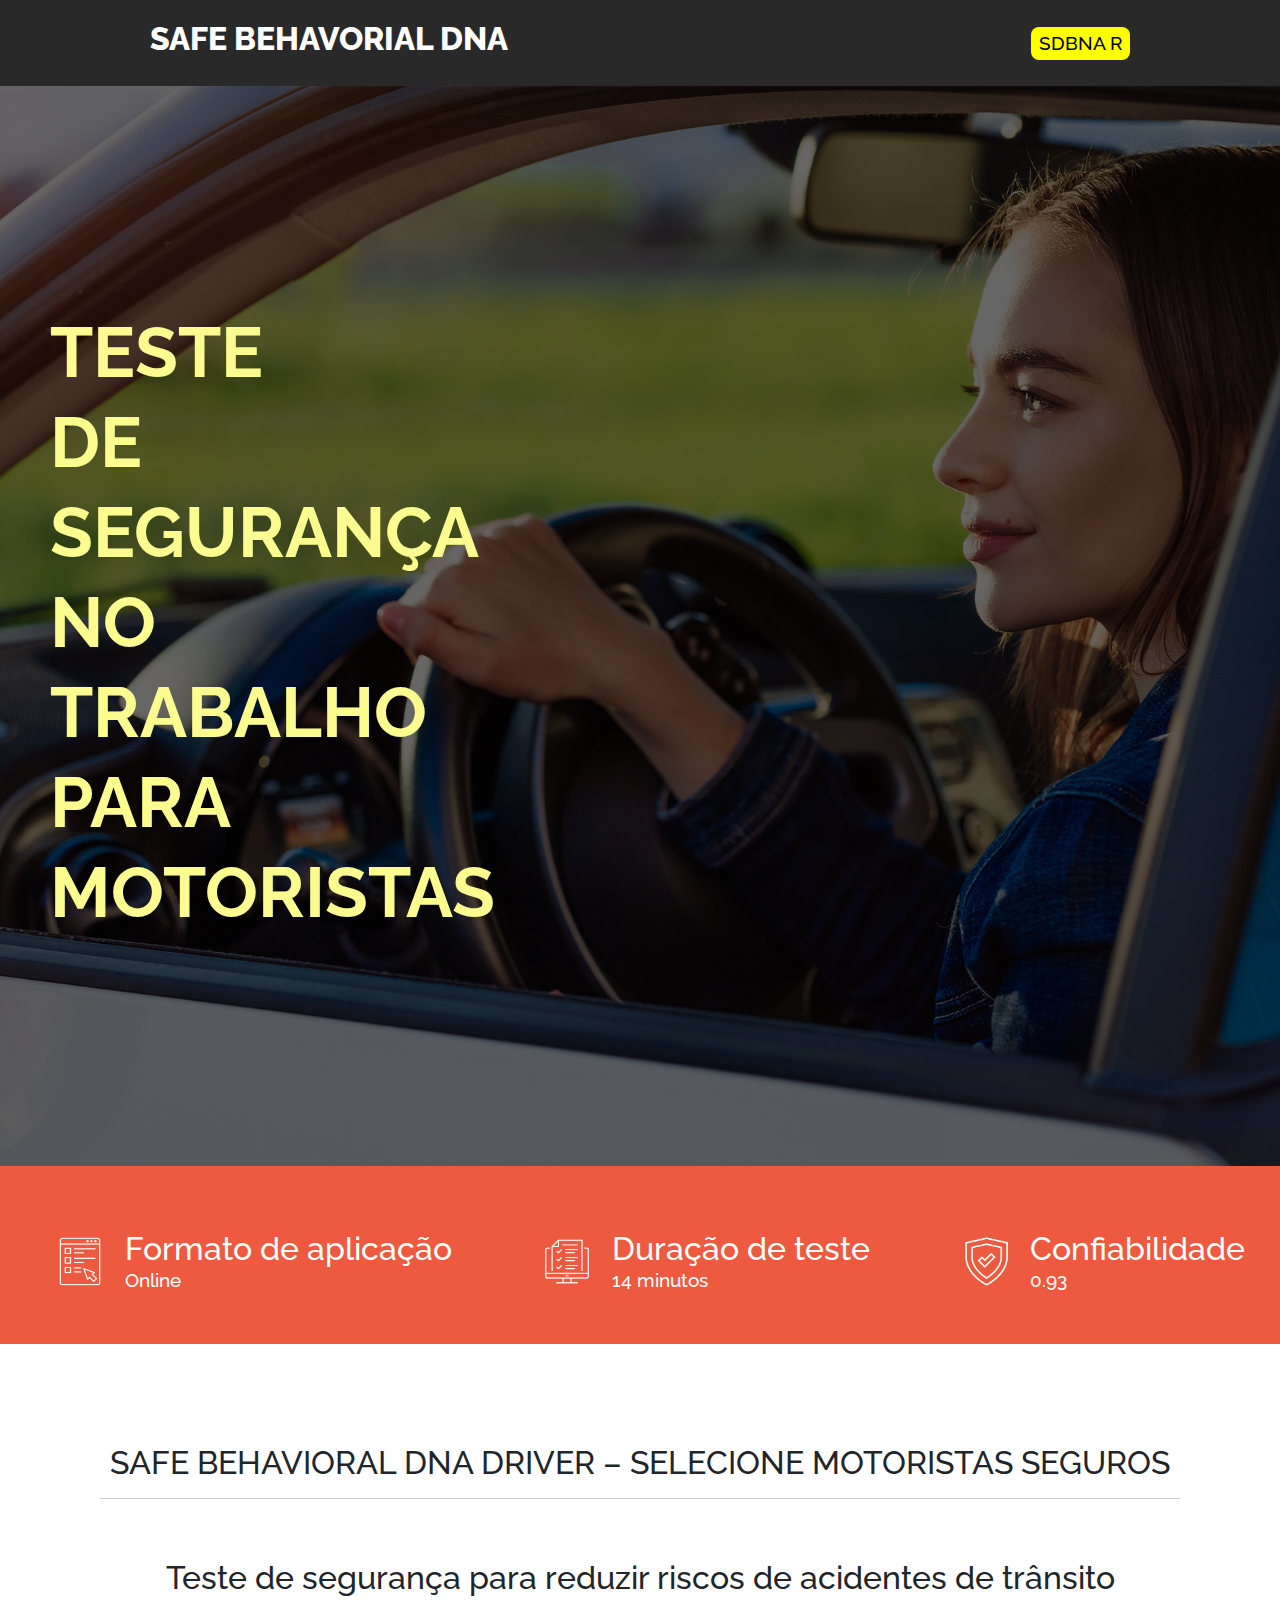
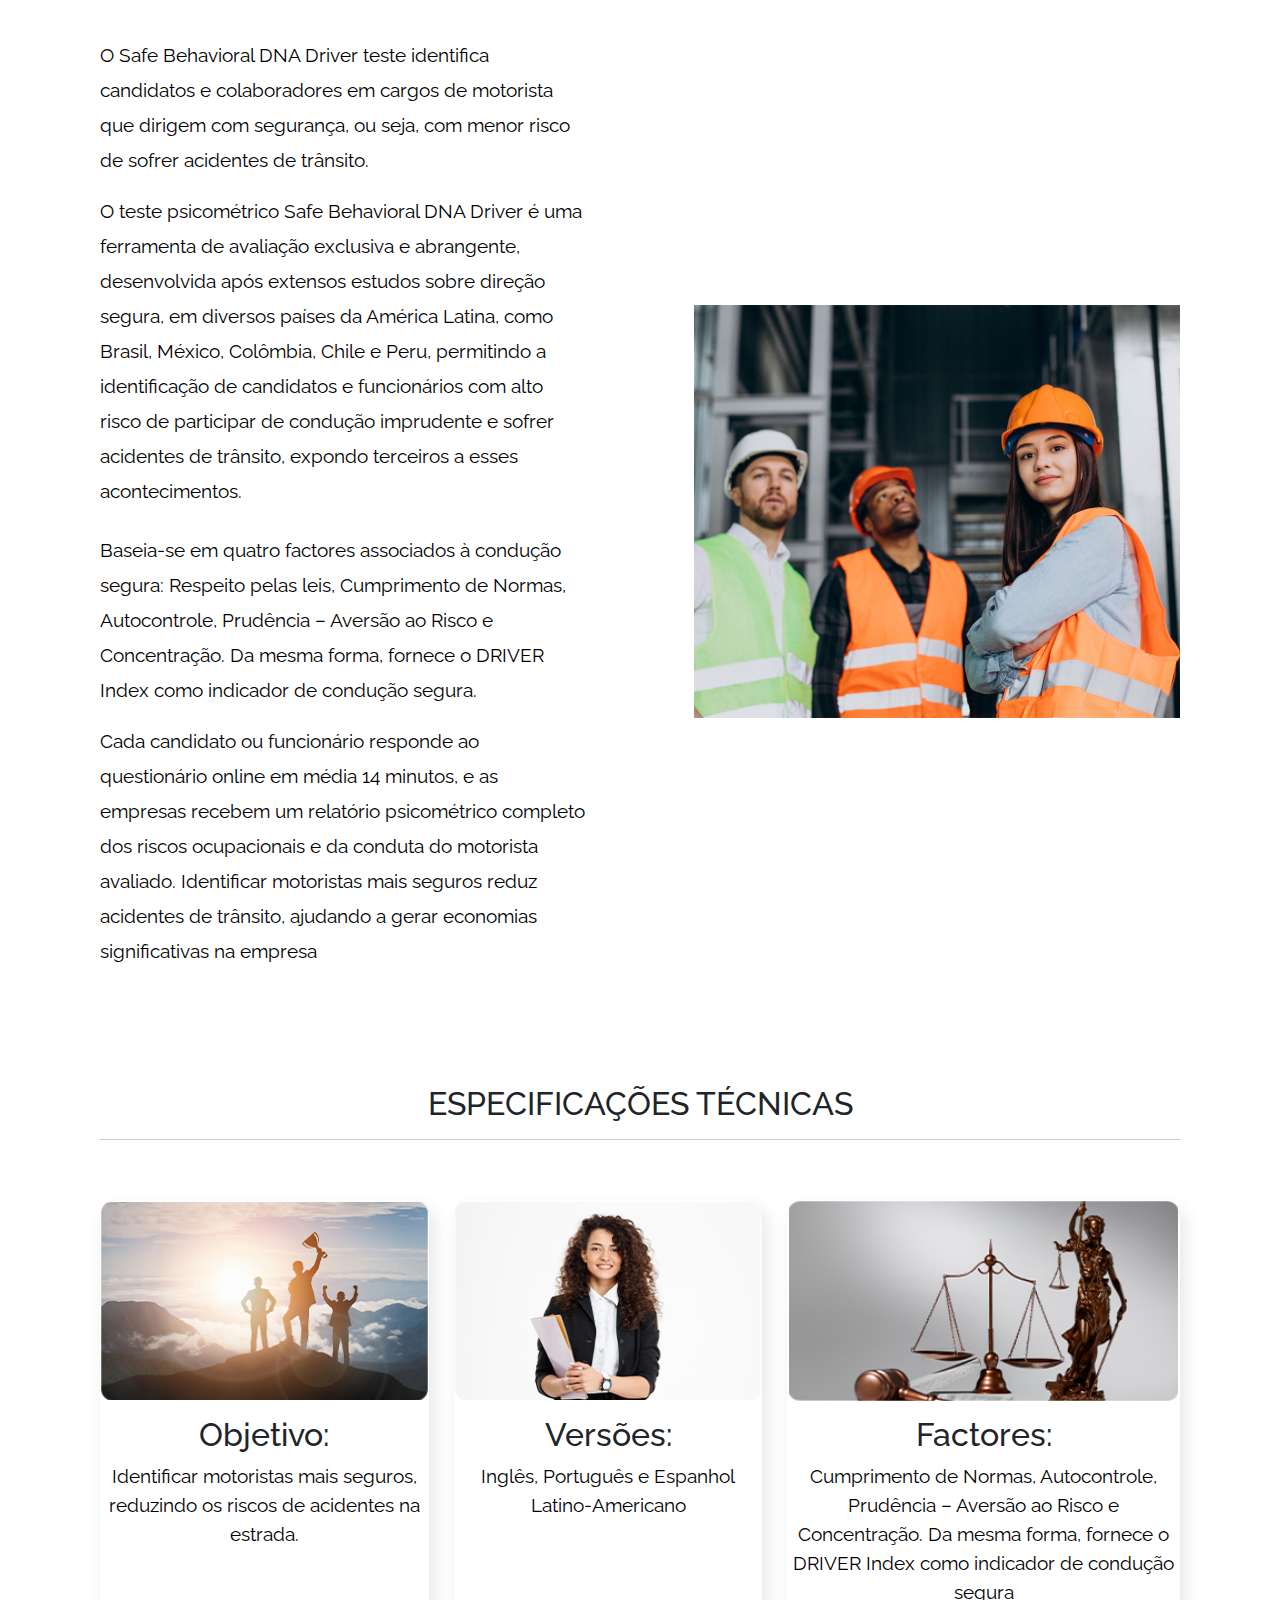
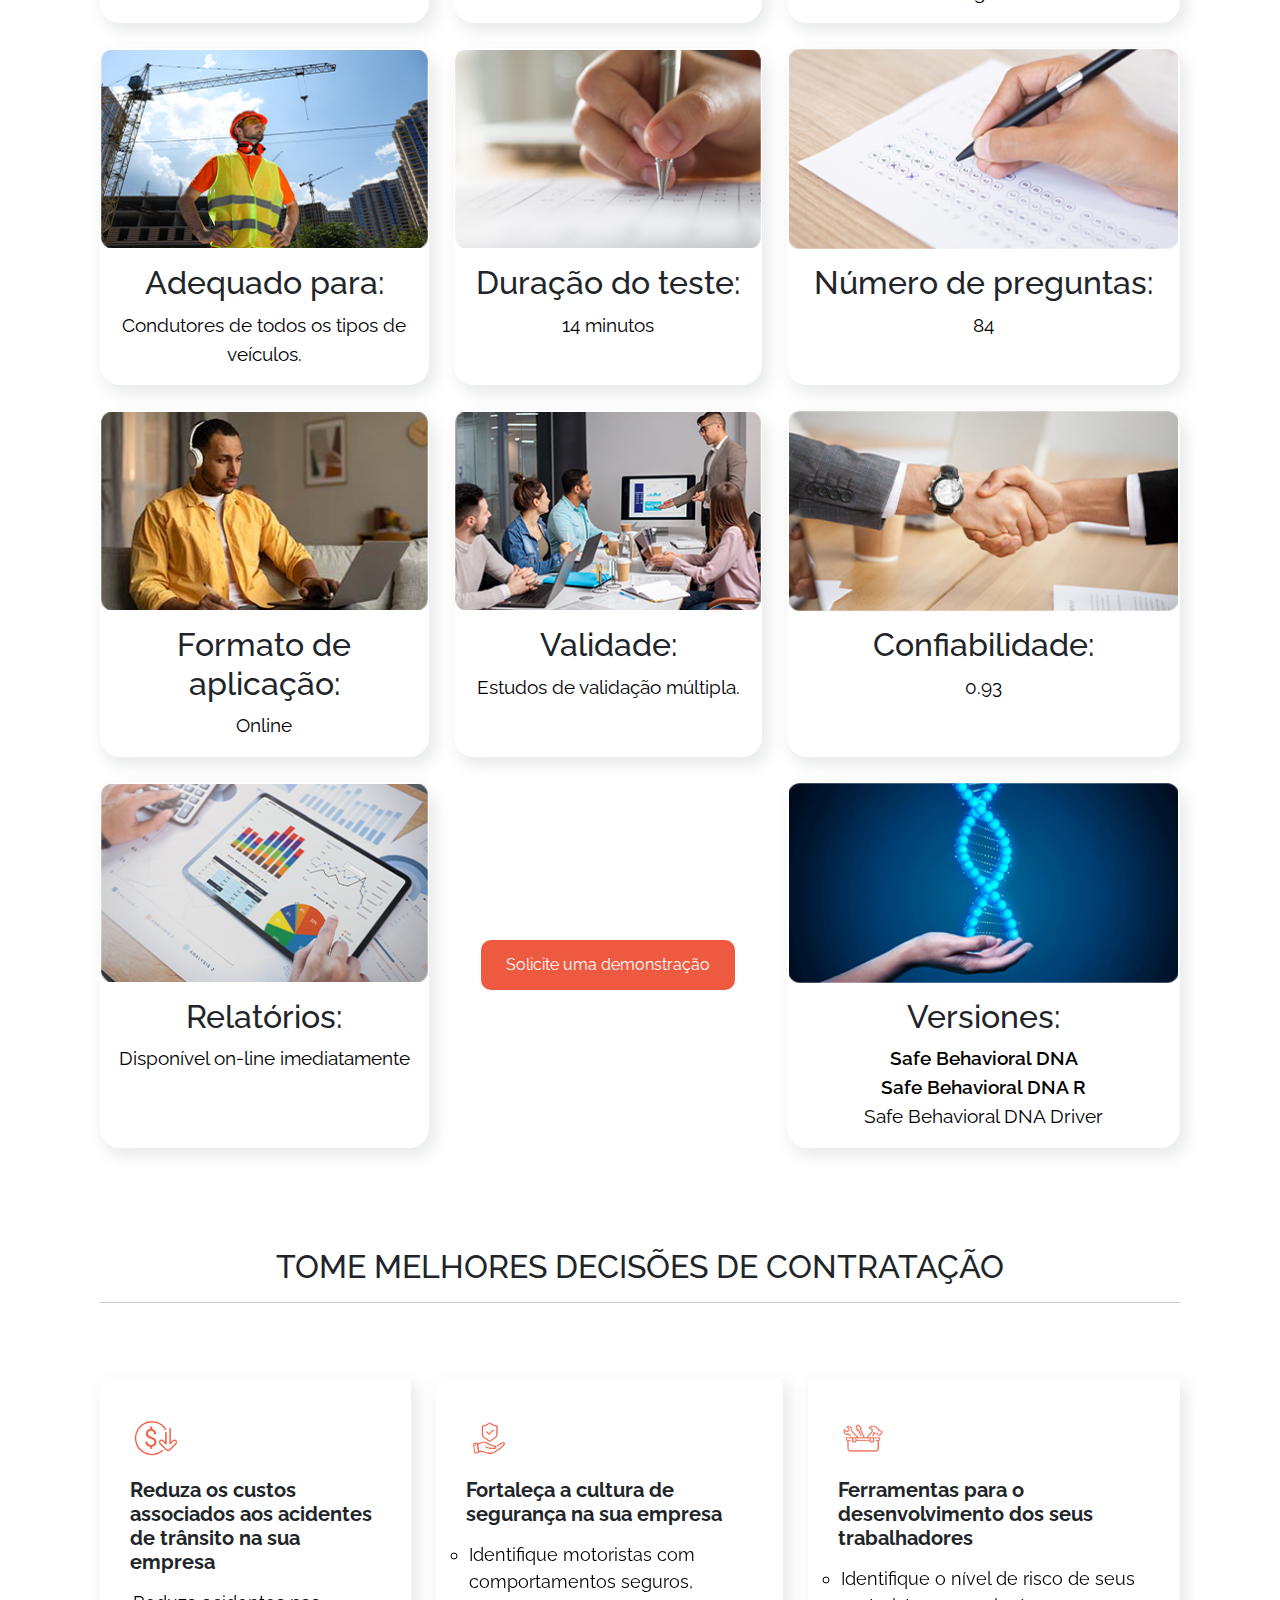
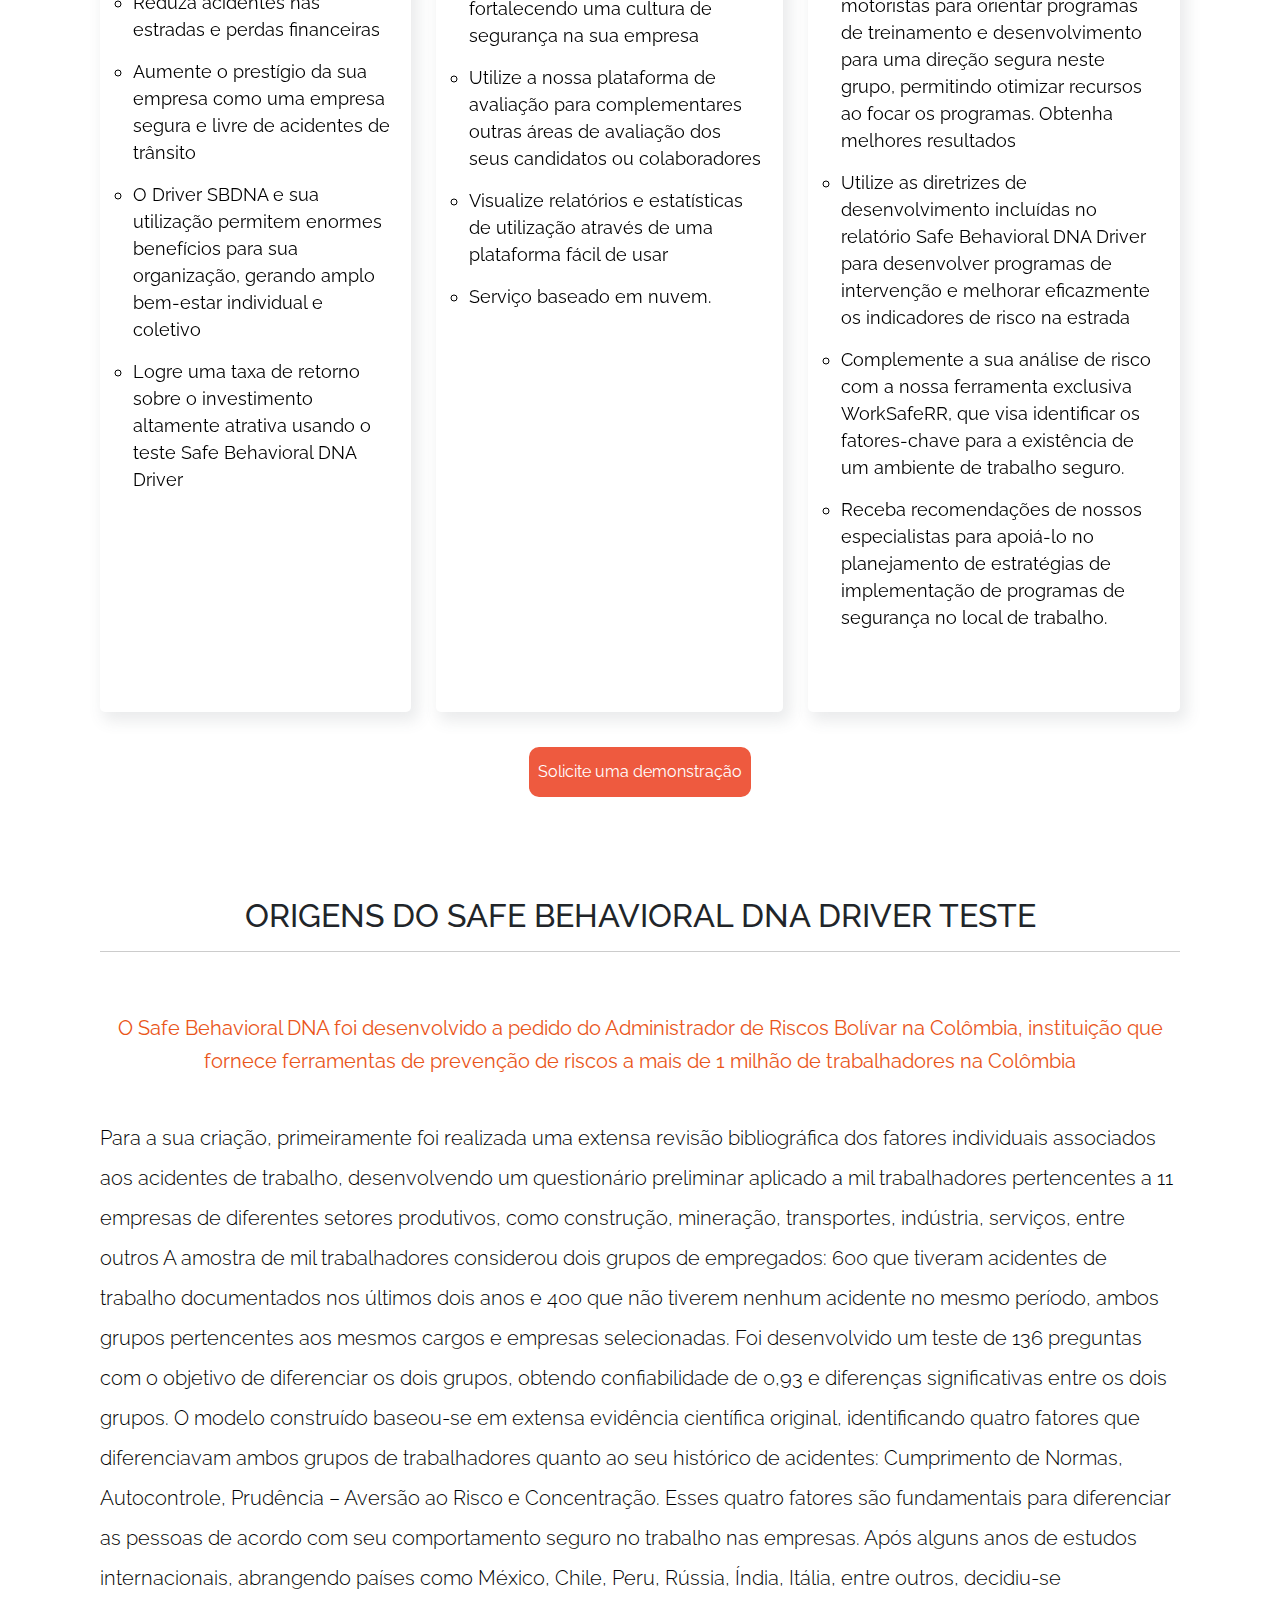
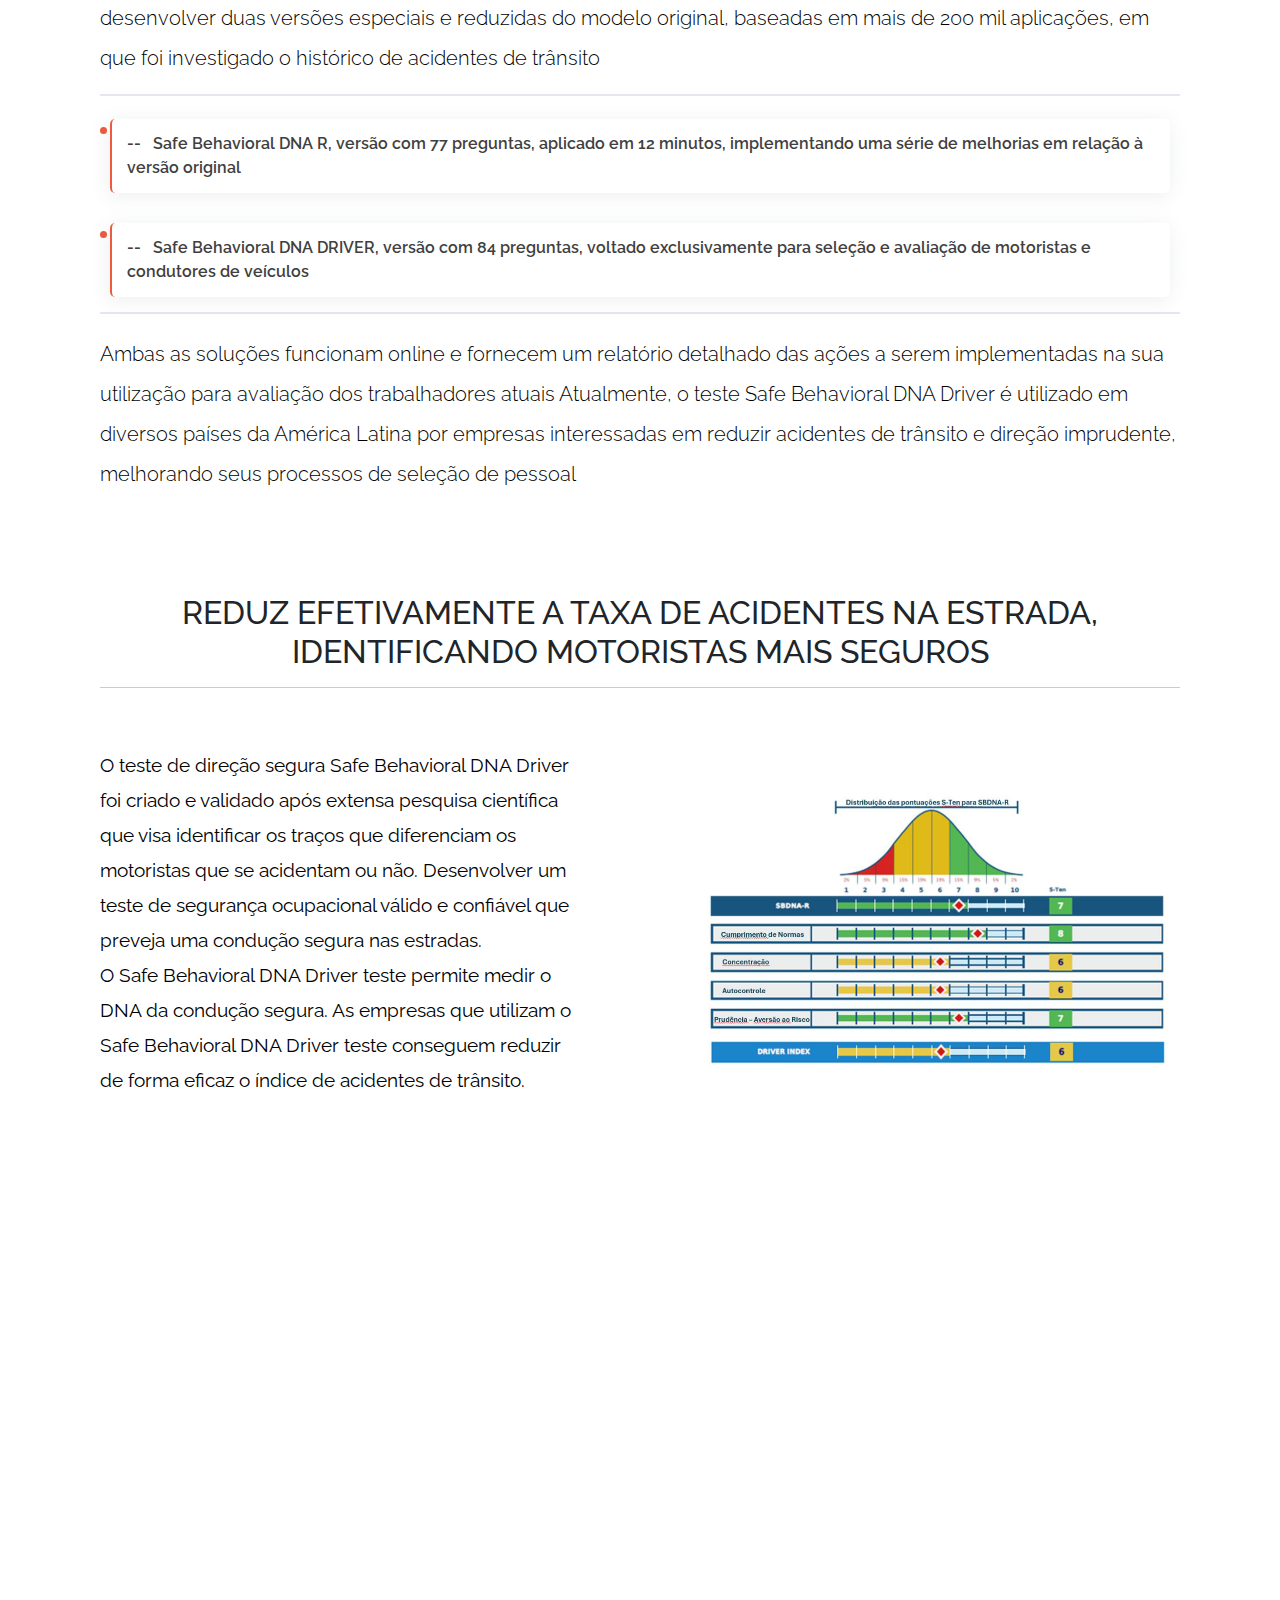
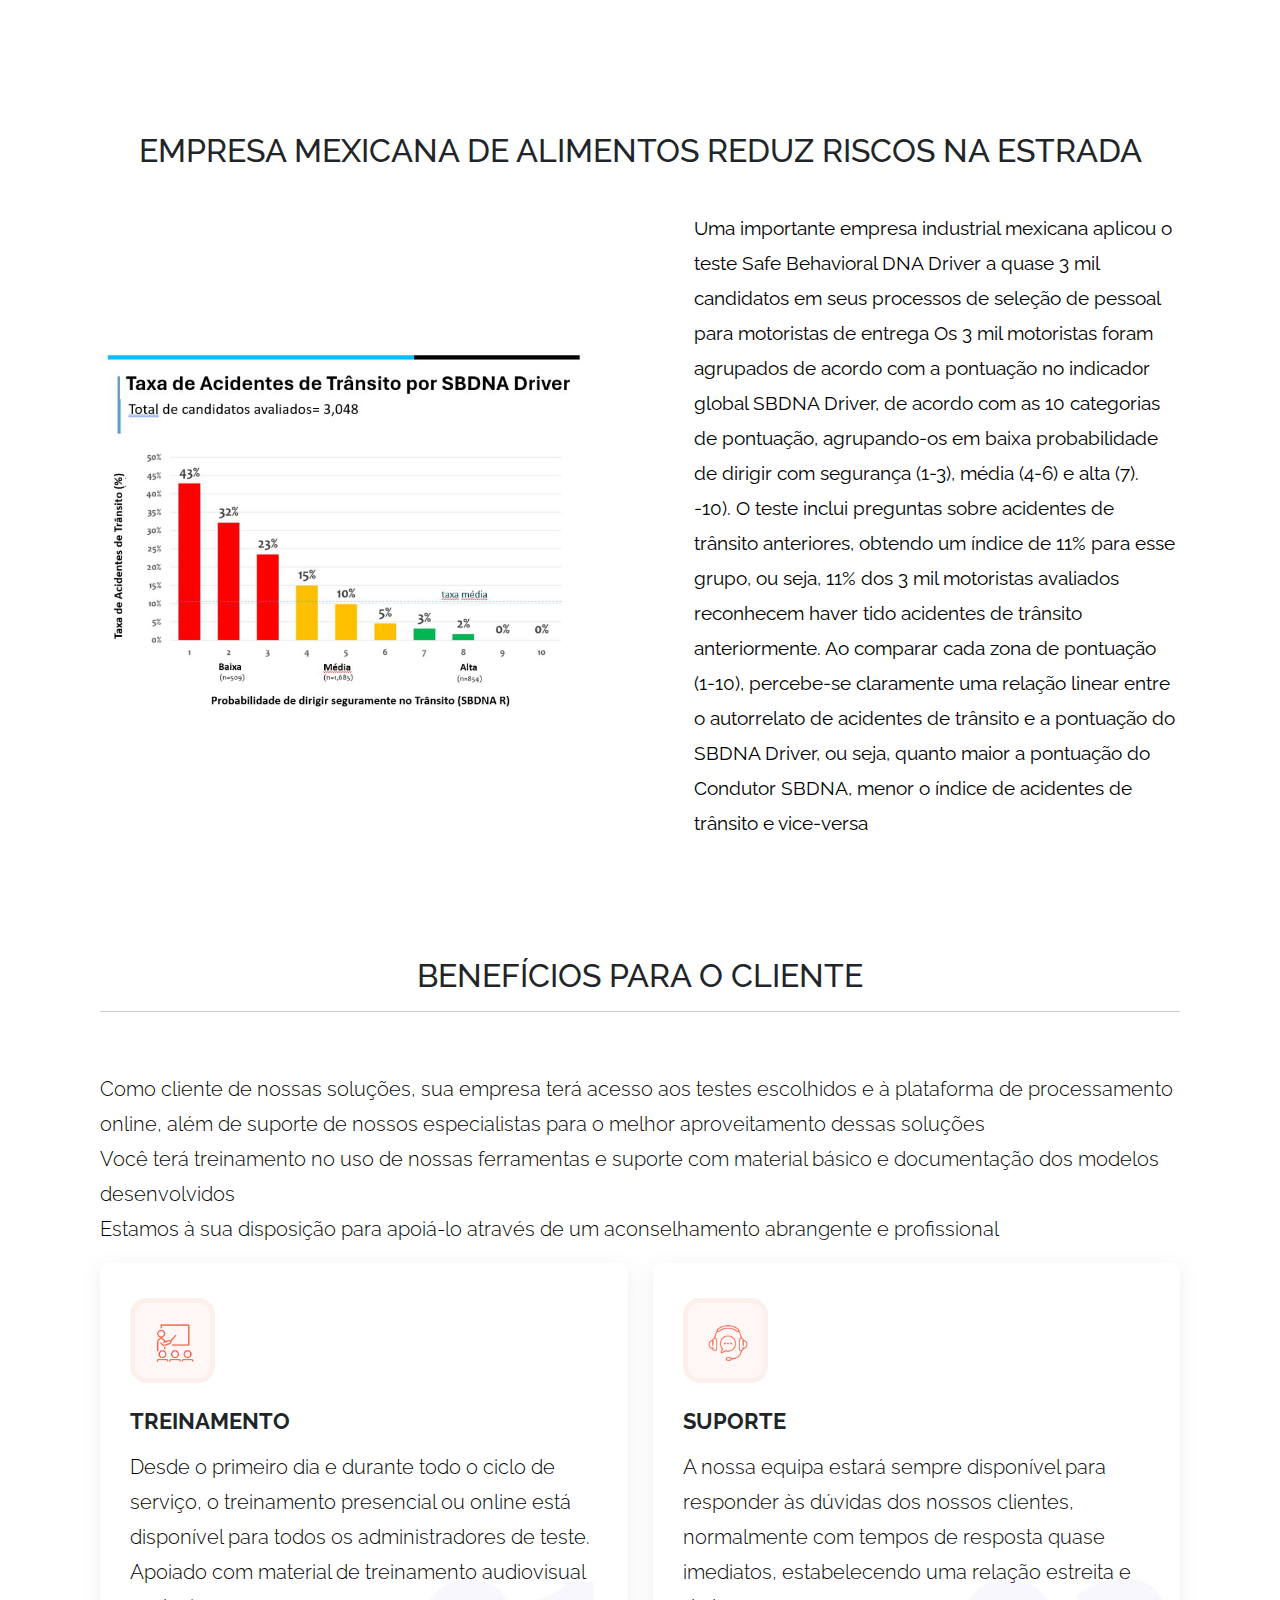
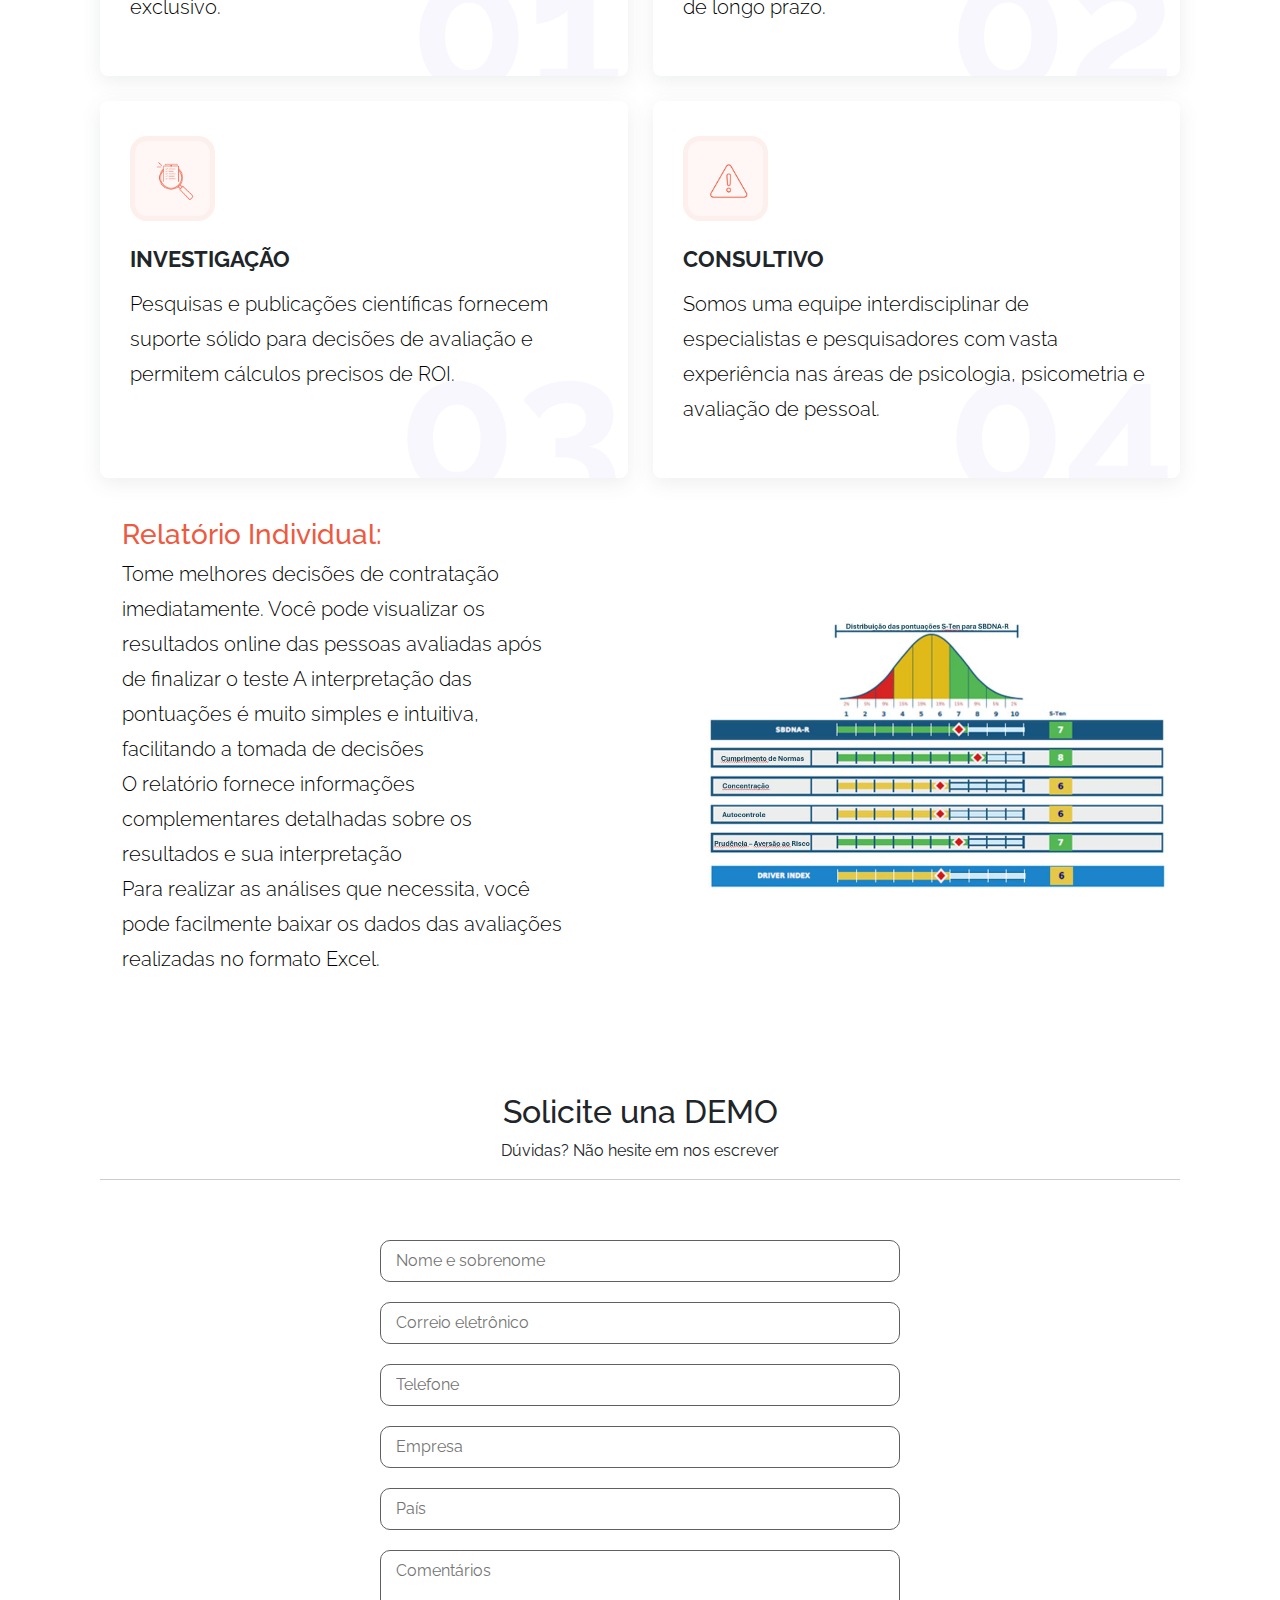
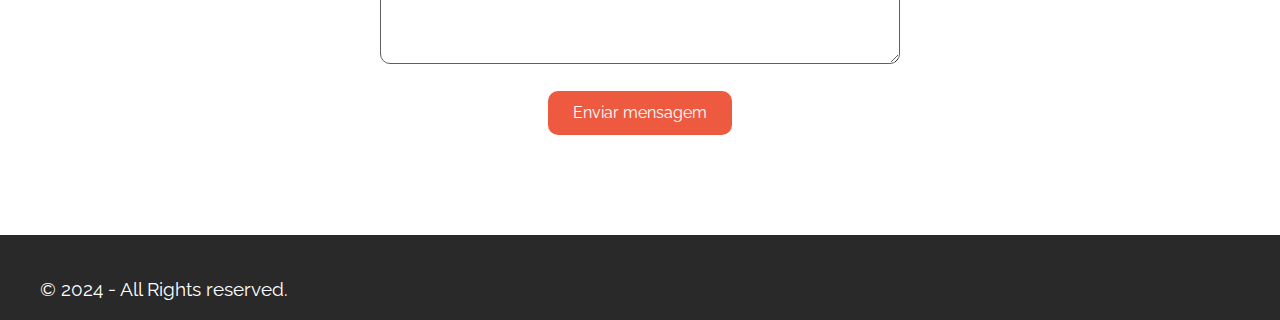
==== commit e2bc886e: "update" ====
--- a/driver.html
+++ b/driver.html
@@ -26,7 +26,7 @@
         <a href="./index.html">SDBNA R</a>
     </header>
 
-    <div class="heroSection1">
+    <div class="heroSection2">
         <div>
             <h1> TESTE DE SEGURANÇA NO TRABALHO PARA MOTORISTAS </h1>
         </div>
--- a/css/styles.css
+++ b/css/styles.css
@@ -3,7 +3,32 @@
     overflow-x: hidden !important;
 }
 
-.heroSection1 {
+.heroSection2 {
+    height: 120vh;
+    width: 100vw;
+    background: linear-gradient(rgba(0, 0, 0, 0.6), rgba(0, 0, 0, 0.6)),
+        url(../assets/safetyDriver.jpg) !important;
+    background-size: cover !important;
+    background-position: top center !important;
+    background-repeat: no-repeat !important;
+    padding-left: 50px;
+}
+
+.heroSection2>div {
+    height: 120vh;
+    display: flex;
+    align-items: center;
+}
+
+.heroSection2>div>h1 {
+    color: rgb(251, 251, 143) !important;
+    font-size: 70px !important;
+    font-weight: bold !important;
+    line-height: 90px !important;
+    width: 180px;
+}
+
+.heroSection {
     height: 120vh;
     width: 100vw;
     background: linear-gradient(rgba(0, 0, 0, 0.6), rgba(0, 0, 0, 0.6)),
@@ -14,13 +39,13 @@
     padding-left: 50px;
 }
 
-.heroSection1>div {
+.heroSection>div {
     height: 120vh;
     display: flex;
     align-items: center;
 }
 
-.heroSection1>div>h1 {
+.heroSection>div>h1 {
     color: rgb(251, 251, 143) !important;
     font-size: 70px !important;
     font-weight: bold !important;
